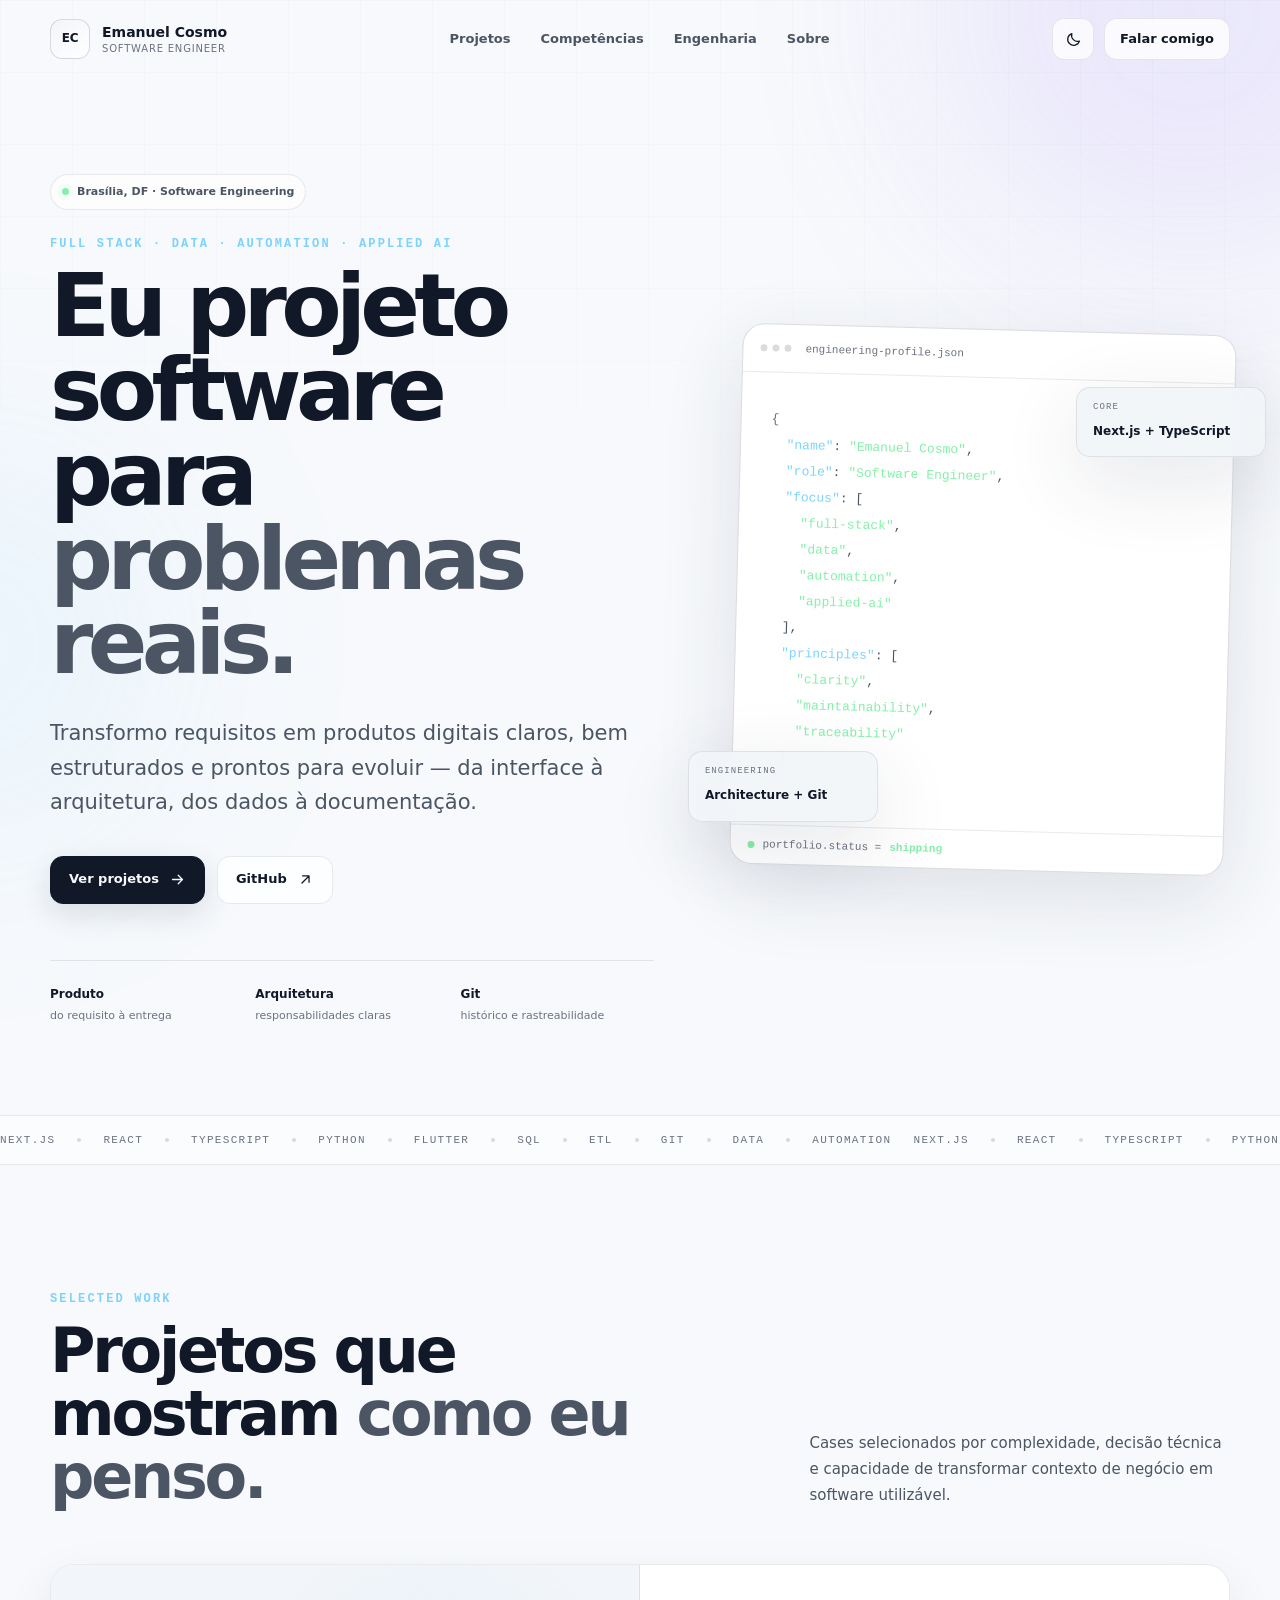
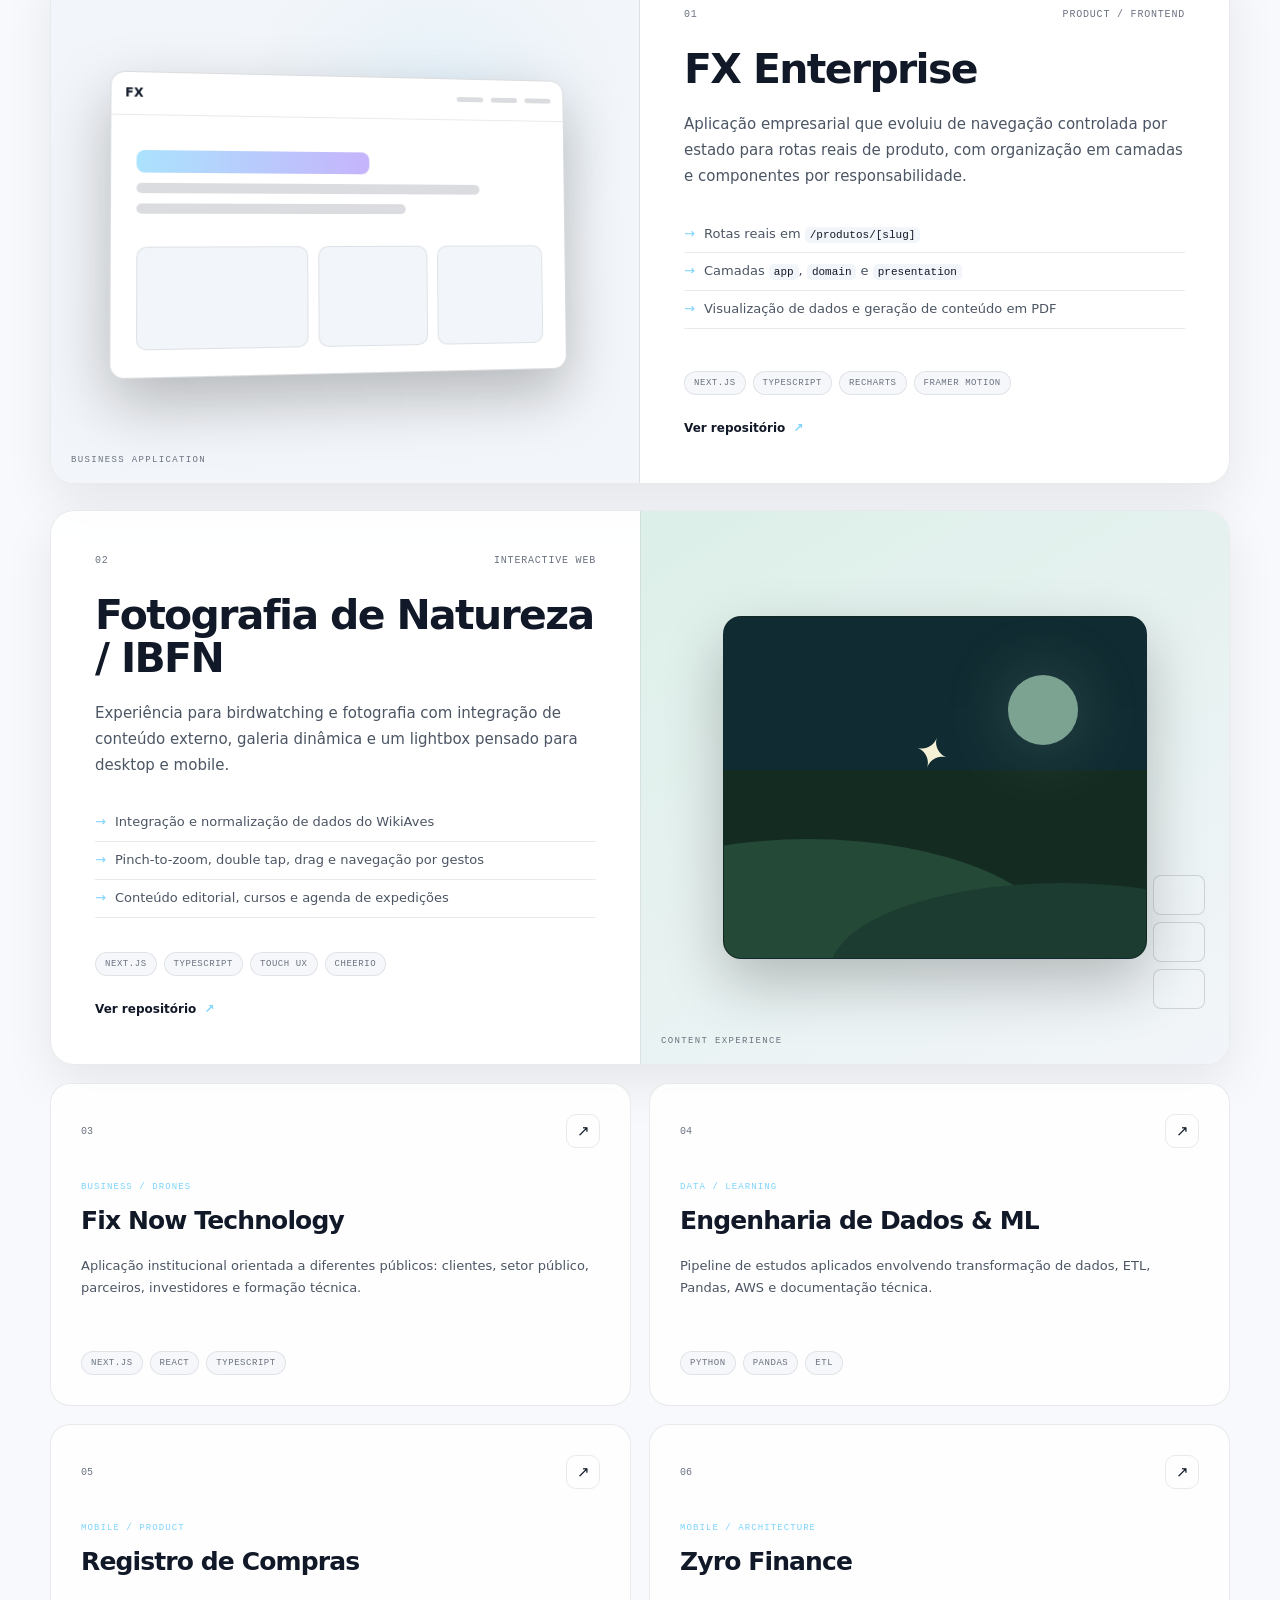
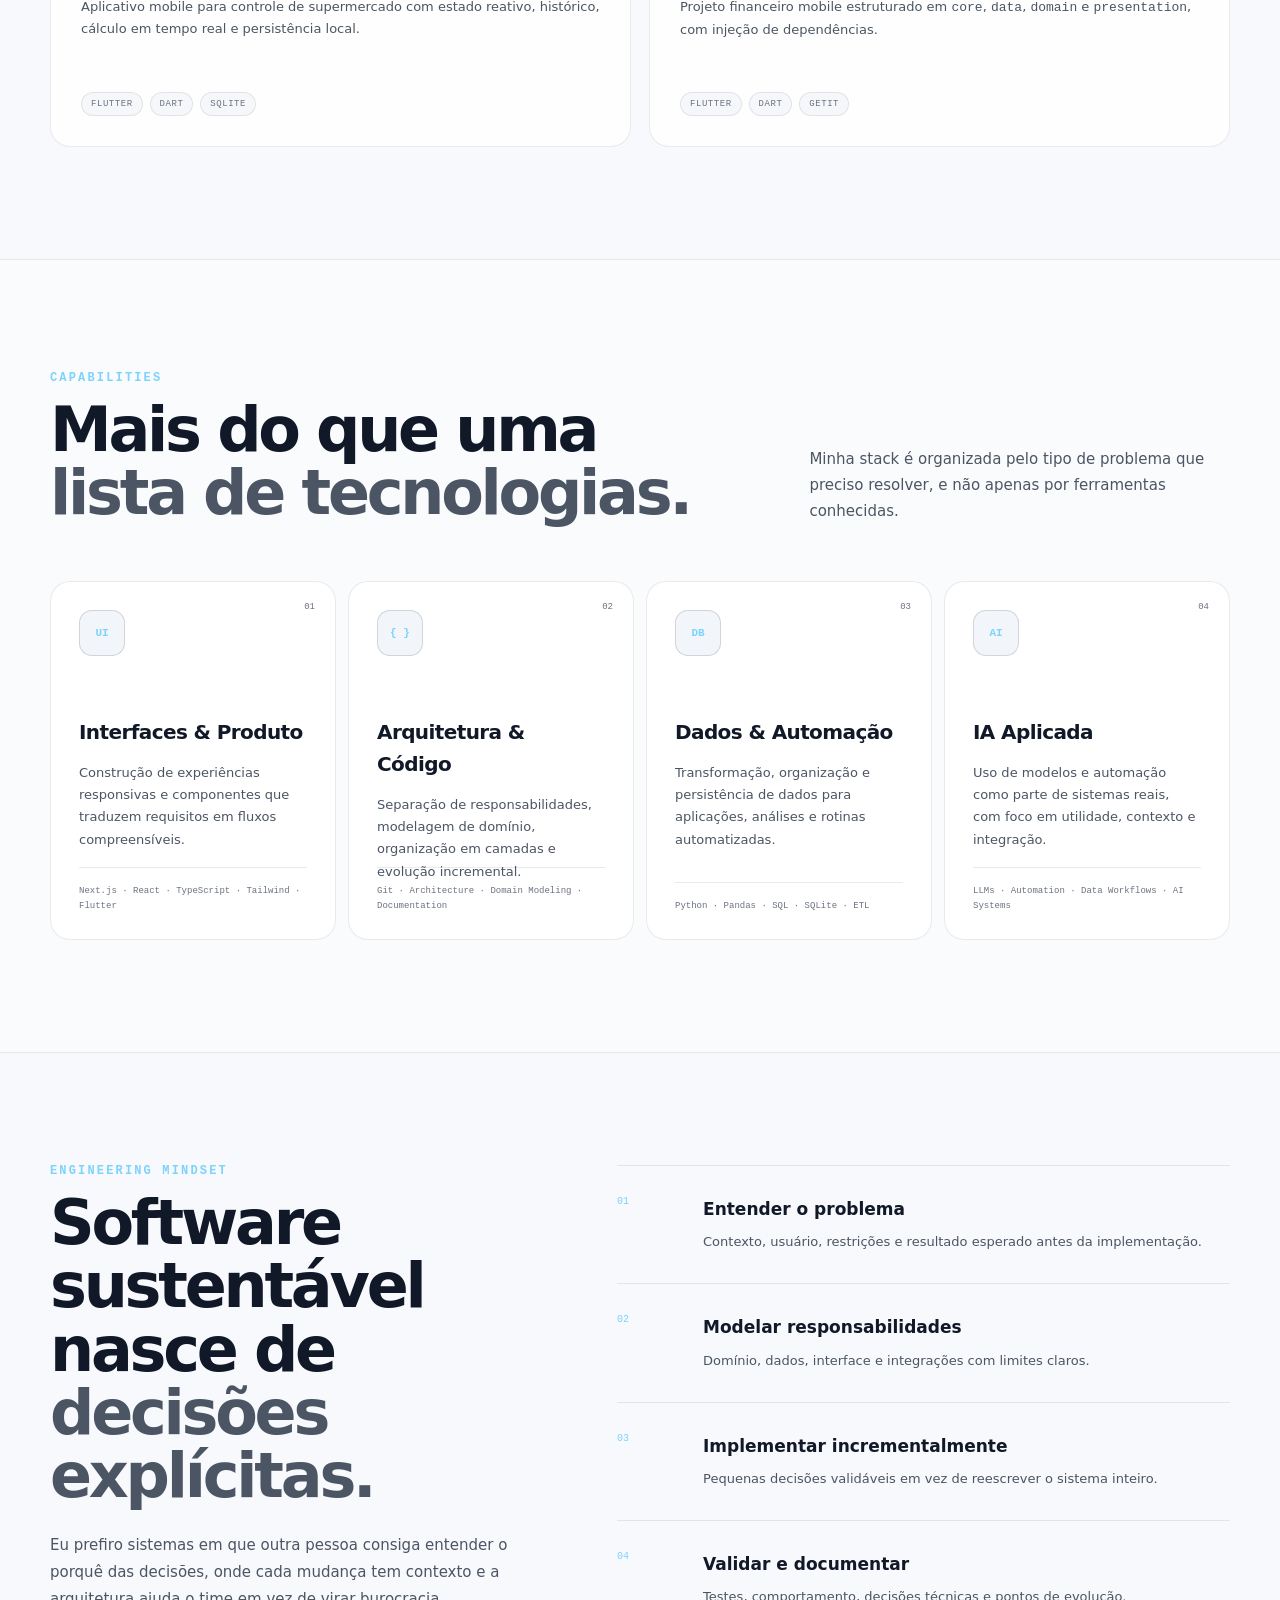
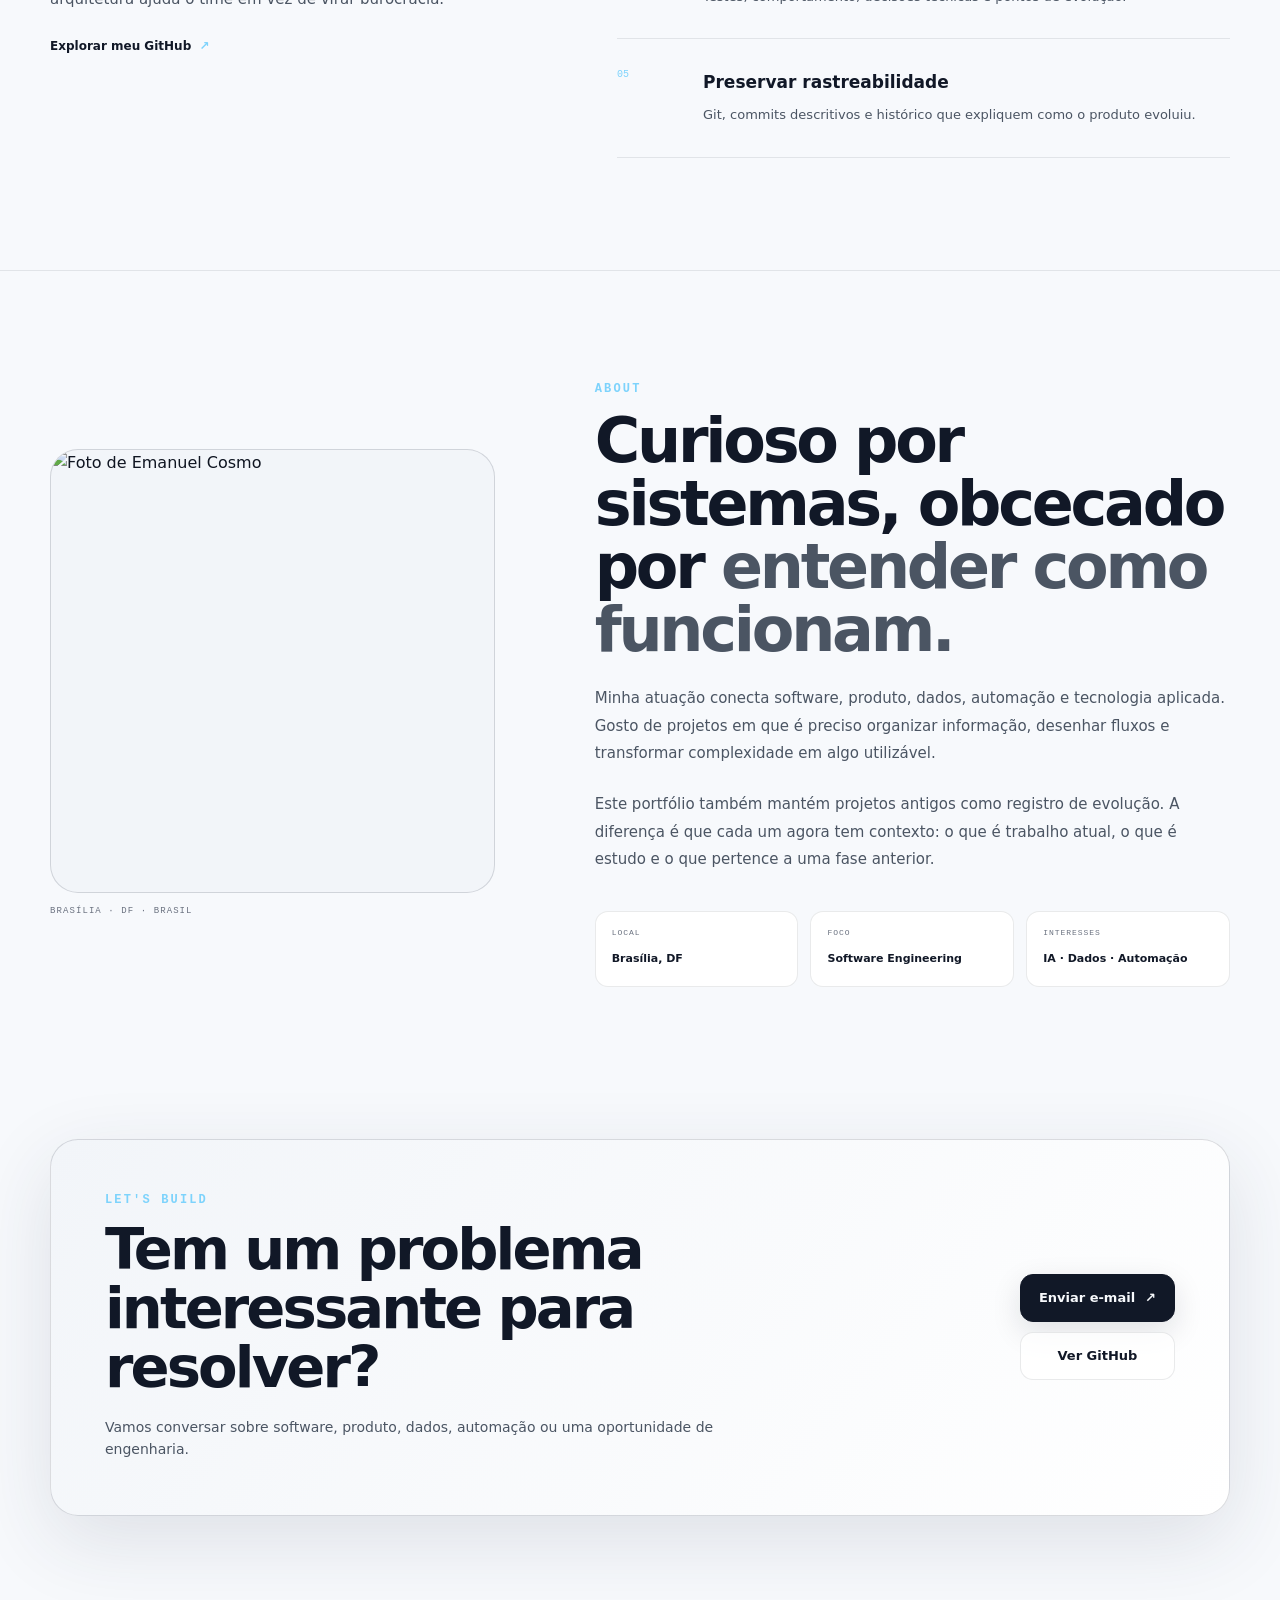
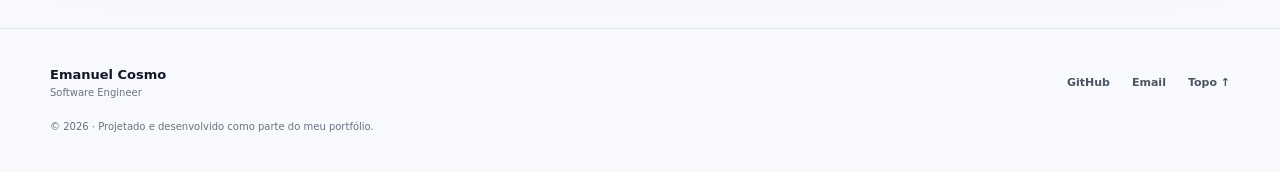
==== docs/index.html @ 71a80a71 "fix: publish redesigned portfolio from GitHub Pages source" ====
<!doctype html>
<html lang="pt-BR" data-theme="dark">
<head>
  <meta charset="utf-8" />
  <meta name="viewport" content="width=device-width, initial-scale=1" />
  <meta name="description" content="Portfólio de Emanuel Cosmo — Software Engineer em Brasília, DF. Full Stack, dados, automação e IA aplicada." />
  <meta name="theme-color" content="#090d14" />
  <meta name="color-scheme" content="dark light" />
  <meta property="og:title" content="Emanuel Cosmo — Software Engineer" />
  <meta property="og:description" content="Software, produtos digitais, dados e automação. Conheça projetos, decisões de engenharia e stack." />
  <meta property="og:type" content="website" />
  <meta property="og:url" content="https://c-o-s-m-o.github.io/" />
  <meta property="og:image" content="https://avatars.githubusercontent.com/u/66525527?v=4" />
  <meta name="twitter:card" content="summary" />
  <link rel="canonical" href="https://c-o-s-m-o.github.io/" />
  <link rel="preconnect" href="https://avatars.githubusercontent.com" />
  <link rel="stylesheet" href="styles.css" />
  <title>Emanuel Cosmo — Software Engineer</title>
</head>
<body>
  <a class="skip-link" href="#main">Ir para o conteúdo</a>

  <div class="page-grid" aria-hidden="true"></div>
  <div class="ambient ambient-one" aria-hidden="true"></div>
  <div class="ambient ambient-two" aria-hidden="true"></div>

  <header class="site-header" data-header>
    <div class="container nav-shell">
      <a class="brand" href="#top" aria-label="Emanuel Cosmo — início">
        <span class="brand-mark">EC</span>
        <span class="brand-copy">
          <strong>Emanuel Cosmo</strong>
          <small>Software Engineer</small>
        </span>
      </a>

      <nav class="desktop-nav" aria-label="Navegação principal">
        <a href="#work">Projetos</a>
        <a href="#capabilities">Competências</a>
        <a href="#process">Engenharia</a>
        <a href="#about">Sobre</a>
      </nav>

      <div class="nav-actions">
        <button class="icon-button" type="button" data-theme-toggle aria-label="Alternar tema" title="Alternar tema">
          <svg class="theme-icon theme-icon-sun" viewBox="0 0 24 24" aria-hidden="true"><path d="M12 3v2M12 19v2M3 12h2M19 12h2M5.64 5.64l1.42 1.42M16.94 16.94l1.42 1.42M18.36 5.64l-1.42 1.42M7.06 16.94l-1.42 1.42"/><circle cx="12" cy="12" r="4"/></svg>
          <svg class="theme-icon theme-icon-moon" viewBox="0 0 24 24" aria-hidden="true"><path d="M20.4 14.3A8.5 8.5 0 0 1 9.7 3.6 8.5 8.5 0 1 0 20.4 14.3Z"/></svg>
        </button>
        <a class="button button-ghost header-cta" href="mailto:emanuelcosmo@hotmail.com">Falar comigo</a>
        <button class="icon-button mobile-menu-button" type="button" data-menu-toggle aria-label="Abrir menu" aria-expanded="false">
          <span></span><span></span><span></span>
        </button>
      </div>
    </div>

    <nav class="mobile-nav" data-mobile-nav aria-label="Navegação mobile">
      <a href="#work">Projetos</a>
      <a href="#capabilities">Competências</a>
      <a href="#process">Engenharia</a>
      <a href="#about">Sobre</a>
      <a href="mailto:emanuelcosmo@hotmail.com">Contato</a>
    </nav>
  </header>

  <main id="main">
    <section class="hero section" id="top">
      <div class="container hero-grid">
        <div class="hero-copy reveal">
          <div class="availability"><span class="availability-dot"></span> Brasília, DF · Software Engineering</div>
          <p class="kicker">FULL STACK · DATA · AUTOMATION · APPLIED AI</p>
          <h1>Eu projeto software para <span>problemas reais.</span></h1>
          <p class="hero-lead">Transformo requisitos em produtos digitais claros, bem estruturados e prontos para evoluir — da interface à arquitetura, dos dados à documentação.</p>

          <div class="hero-actions">
            <a class="button button-primary" href="#work">
              Ver projetos
              <svg viewBox="0 0 24 24" aria-hidden="true"><path d="M5 12h14M13 6l6 6-6 6"/></svg>
            </a>
            <a class="button button-secondary" href="https://github.com/c-o-s-m-o" target="_blank" rel="noreferrer">
              GitHub
              <svg viewBox="0 0 24 24" aria-hidden="true"><path d="M7 17 17 7M8 7h9v9"/></svg>
            </a>
          </div>

          <div class="hero-proof" aria-label="Destaques profissionais">
            <div><strong>Produto</strong><span>do requisito à entrega</span></div>
            <div><strong>Arquitetura</strong><span>responsabilidades claras</span></div>
            <div><strong>Git</strong><span>histórico e rastreabilidade</span></div>
          </div>
        </div>

        <div class="hero-visual reveal delay-1" aria-label="Resumo de engenharia">
          <div class="terminal-card">
            <div class="terminal-top">
              <div class="terminal-dots"><i></i><i></i><i></i></div>
              <span>engineering-profile.json</span>
            </div>
            <pre><code><span class="syntax-muted">{</span>
  <span class="syntax-key">"name"</span>: <span class="syntax-string">"Emanuel Cosmo"</span>,
  <span class="syntax-key">"role"</span>: <span class="syntax-string">"Software Engineer"</span>,
  <span class="syntax-key">"focus"</span>: [
    <span class="syntax-string">"full-stack"</span>,
    <span class="syntax-string">"data"</span>,
    <span class="syntax-string">"automation"</span>,
    <span class="syntax-string">"applied-ai"</span>
  ],
  <span class="syntax-key">"principles"</span>: [
    <span class="syntax-string">"clarity"</span>,
    <span class="syntax-string">"maintainability"</span>,
    <span class="syntax-string">"traceability"</span>
  ]
<span class="syntax-muted">}</span></code></pre>
            <div class="terminal-status"><span></span> portfolio.status = <strong>shipping</strong></div>
          </div>

          <div class="floating-card floating-card-one">
            <small>CORE</small>
            <strong>Next.js + TypeScript</strong>
          </div>
          <div class="floating-card floating-card-two">
            <small>ENGINEERING</small>
            <strong>Architecture + Git</strong>
          </div>
        </div>
      </div>
    </section>

    <section class="marquee" aria-label="Tecnologias principais">
      <div class="marquee-track">
        <span>Next.js</span><i></i><span>React</span><i></i><span>TypeScript</span><i></i><span>Python</span><i></i><span>Flutter</span><i></i><span>SQL</span><i></i><span>ETL</span><i></i><span>Git</span><i></i><span>Data</span><i></i><span>Automation</span>
        <span aria-hidden="true">Next.js</span><i aria-hidden="true"></i><span aria-hidden="true">React</span><i aria-hidden="true"></i><span aria-hidden="true">TypeScript</span><i aria-hidden="true"></i><span aria-hidden="true">Python</span><i aria-hidden="true"></i><span aria-hidden="true">Flutter</span><i aria-hidden="true"></i><span aria-hidden="true">SQL</span><i aria-hidden="true"></i><span aria-hidden="true">ETL</span><i aria-hidden="true"></i><span aria-hidden="true">Git</span><i aria-hidden="true"></i><span aria-hidden="true">Data</span><i aria-hidden="true"></i><span aria-hidden="true">Automation</span>
      </div>
    </section>

    <section class="section work-section" id="work">
      <div class="container">
        <div class="section-heading reveal">
          <div>
            <p class="kicker">SELECTED WORK</p>
            <h2>Projetos que mostram <span>como eu penso.</span></h2>
          </div>
          <p>Cases selecionados por complexidade, decisão técnica e capacidade de transformar contexto de negócio em software utilizável.</p>
        </div>

        <div class="featured-projects">
          <article class="project-card project-featured reveal">
            <div class="project-visual visual-enterprise" aria-hidden="true">
              <div class="mock-window">
                <div class="mock-nav"><b>FX</b><span></span><span></span><span></span></div>
                <div class="mock-hero-lines"><i></i><i></i><i></i></div>
                <div class="mock-dashboard"><div></div><div></div><div></div></div>
              </div>
              <span class="visual-label">BUSINESS APPLICATION</span>
            </div>
            <div class="project-content">
              <div class="project-meta"><span>01</span><span>Product / Frontend</span></div>
              <h3>FX Enterprise</h3>
              <p>Aplicação empresarial que evoluiu de navegação controlada por estado para rotas reais de produto, com organização em camadas e componentes por responsabilidade.</p>
              <ul class="project-points">
                <li>Rotas reais em <code>/produtos/[slug]</code></li>
                <li>Camadas <code>app</code>, <code>domain</code> e <code>presentation</code></li>
                <li>Visualização de dados e geração de conteúdo em PDF</li>
              </ul>
              <div class="project-footer">
                <div class="tags"><span>Next.js</span><span>TypeScript</span><span>Recharts</span><span>Framer Motion</span></div>
                <a class="text-link" href="https://github.com/c-o-s-m-o/fx_enterprise" target="_blank" rel="noreferrer">Ver repositório <span>↗</span></a>
              </div>
            </div>
          </article>

          <article class="project-card project-featured reverse reveal">
            <div class="project-visual visual-nature" aria-hidden="true">
              <div class="nature-frame"><div class="nature-sun"></div><div class="nature-bird">✦</div><div class="nature-hill hill-a"></div><div class="nature-hill hill-b"></div></div>
              <div class="photo-strip"><i></i><i></i><i></i></div>
              <span class="visual-label">CONTENT EXPERIENCE</span>
            </div>
            <div class="project-content">
              <div class="project-meta"><span>02</span><span>Interactive Web</span></div>
              <h3>Fotografia de Natureza / IBFN</h3>
              <p>Experiência para birdwatching e fotografia com integração de conteúdo externo, galeria dinâmica e um lightbox pensado para desktop e mobile.</p>
              <ul class="project-points">
                <li>Integração e normalização de dados do WikiAves</li>
                <li>Pinch-to-zoom, double tap, drag e navegação por gestos</li>
                <li>Conteúdo editorial, cursos e agenda de expedições</li>
              </ul>
              <div class="project-footer">
                <div class="tags"><span>Next.js</span><span>TypeScript</span><span>Touch UX</span><span>Cheerio</span></div>
                <a class="text-link" href="https://github.com/c-o-s-m-o/Ibfn-Instituto_Brasileiro_de_Fotografia_de_Natureza" target="_blank" rel="noreferrer">Ver repositório <span>↗</span></a>
              </div>
            </div>
          </article>
        </div>

        <div class="project-grid reveal">
          <a class="mini-project" href="https://github.com/c-o-s-m-o/FixNowTechnology" target="_blank" rel="noreferrer">
            <div class="mini-top"><span>03</span><span class="mini-icon">↗</span></div>
            <p class="mini-type">BUSINESS / DRONES</p>
            <h3>Fix Now Technology</h3>
            <p>Aplicação institucional orientada a diferentes públicos: clientes, setor público, parceiros, investidores e formação técnica.</p>
            <div class="tags"><span>Next.js</span><span>React</span><span>TypeScript</span></div>
          </a>

          <a class="mini-project" href="https://github.com/c-o-s-m-o/totvs-fundamentos-engenharia-dados-machine-learning" target="_blank" rel="noreferrer">
            <div class="mini-top"><span>04</span><span class="mini-icon">↗</span></div>
            <p class="mini-type">DATA / LEARNING</p>
            <h3>Engenharia de Dados & ML</h3>
            <p>Pipeline de estudos aplicados envolvendo transformação de dados, ETL, Pandas, AWS e documentação técnica.</p>
            <div class="tags"><span>Python</span><span>Pandas</span><span>ETL</span></div>
          </a>

          <a class="mini-project" href="https://github.com/c-o-s-m-o/registro_de_compras" target="_blank" rel="noreferrer">
            <div class="mini-top"><span>05</span><span class="mini-icon">↗</span></div>
            <p class="mini-type">MOBILE / PRODUCT</p>
            <h3>Registro de Compras</h3>
            <p>Aplicativo mobile para controle de supermercado com estado reativo, histórico, cálculo em tempo real e persistência local.</p>
            <div class="tags"><span>Flutter</span><span>Dart</span><span>SQLite</span></div>
          </a>

          <a class="mini-project" href="https://github.com/c-o-s-m-o/zyro_finance" target="_blank" rel="noreferrer">
            <div class="mini-top"><span>06</span><span class="mini-icon">↗</span></div>
            <p class="mini-type">MOBILE / ARCHITECTURE</p>
            <h3>Zyro Finance</h3>
            <p>Projeto financeiro mobile estruturado em <code>core</code>, <code>data</code>, <code>domain</code> e <code>presentation</code>, com injeção de dependências.</p>
            <div class="tags"><span>Flutter</span><span>Dart</span><span>GetIt</span></div>
          </a>
        </div>
      </div>
    </section>

    <section class="section capabilities-section" id="capabilities">
      <div class="container">
        <div class="section-heading reveal">
          <div><p class="kicker">CAPABILITIES</p><h2>Mais do que uma <span>lista de tecnologias.</span></h2></div>
          <p>Minha stack é organizada pelo tipo de problema que preciso resolver, e não apenas por ferramentas conhecidas.</p>
        </div>

        <div class="capability-grid">
          <article class="capability-card reveal">
            <span class="capability-number">01</span>
            <div class="capability-icon">UI</div>
            <h3>Interfaces & Produto</h3>
            <p>Construção de experiências responsivas e componentes que traduzem requisitos em fluxos compreensíveis.</p>
            <div class="capability-stack">Next.js · React · TypeScript · Tailwind · Flutter</div>
          </article>
          <article class="capability-card reveal delay-1">
            <span class="capability-number">02</span>
            <div class="capability-icon">{ }</div>
            <h3>Arquitetura & Código</h3>
            <p>Separação de responsabilidades, modelagem de domínio, organização em camadas e evolução incremental.</p>
            <div class="capability-stack">Git · Architecture · Domain Modeling · Documentation</div>
          </article>
          <article class="capability-card reveal delay-2">
            <span class="capability-number">03</span>
            <div class="capability-icon">DB</div>
            <h3>Dados & Automação</h3>
            <p>Transformação, organização e persistência de dados para aplicações, análises e rotinas automatizadas.</p>
            <div class="capability-stack">Python · Pandas · SQL · SQLite · ETL</div>
          </article>
          <article class="capability-card reveal delay-3">
            <span class="capability-number">04</span>
            <div class="capability-icon">AI</div>
            <h3>IA Aplicada</h3>
            <p>Uso de modelos e automação como parte de sistemas reais, com foco em utilidade, contexto e integração.</p>
            <div class="capability-stack">LLMs · Automation · Data Workflows · AI Systems</div>
          </article>
        </div>
      </div>
    </section>

    <section class="section process-section" id="process">
      <div class="container process-layout">
        <div class="process-intro reveal">
          <p class="kicker">ENGINEERING MINDSET</p>
          <h2>Software sustentável nasce de <span>decisões explícitas.</span></h2>
          <p>Eu prefiro sistemas em que outra pessoa consiga entender o porquê das decisões, onde cada mudança tem contexto e a arquitetura ajuda o time em vez de virar burocracia.</p>
          <a class="text-link" href="https://github.com/c-o-s-m-o" target="_blank" rel="noreferrer">Explorar meu GitHub <span>↗</span></a>
        </div>

        <ol class="process-list reveal delay-1">
          <li><span>01</span><div><strong>Entender o problema</strong><p>Contexto, usuário, restrições e resultado esperado antes da implementação.</p></div></li>
          <li><span>02</span><div><strong>Modelar responsabilidades</strong><p>Domínio, dados, interface e integrações com limites claros.</p></div></li>
          <li><span>03</span><div><strong>Implementar incrementalmente</strong><p>Pequenas decisões validáveis em vez de reescrever o sistema inteiro.</p></div></li>
          <li><span>04</span><div><strong>Validar e documentar</strong><p>Testes, comportamento, decisões técnicas e pontos de evolução.</p></div></li>
          <li><span>05</span><div><strong>Preservar rastreabilidade</strong><p>Git, commits descritivos e histórico que expliquem como o produto evoluiu.</p></div></li>
        </ol>
      </div>
    </section>

    <section class="section about-section" id="about">
      <div class="container about-grid">
        <div class="about-photo reveal">
          <div class="portrait-frame">
            <img src="https://avatars.githubusercontent.com/u/66525527?v=4" alt="Foto de Emanuel Cosmo" width="460" height="460" loading="lazy" />
          </div>
          <span class="portrait-caption">Brasília · DF · Brasil</span>
        </div>

        <div class="about-copy reveal delay-1">
          <p class="kicker">ABOUT</p>
          <h2>Curioso por sistemas, obcecado por <span>entender como funcionam.</span></h2>
          <p>Minha atuação conecta software, produto, dados, automação e tecnologia aplicada. Gosto de projetos em que é preciso organizar informação, desenhar fluxos e transformar complexidade em algo utilizável.</p>
          <p>Este portfólio também mantém projetos antigos como registro de evolução. A diferença é que cada um agora tem contexto: o que é trabalho atual, o que é estudo e o que pertence a uma fase anterior.</p>

          <div class="about-facts">
            <div><small>LOCAL</small><strong>Brasília, DF</strong></div>
            <div><small>FOCO</small><strong>Software Engineering</strong></div>
            <div><small>INTERESSES</small><strong>IA · Dados · Automação</strong></div>
          </div>
        </div>
      </div>
    </section>

    <section class="contact-section section">
      <div class="container reveal">
        <div class="contact-card">
          <div>
            <p class="kicker">LET'S BUILD</p>
            <h2>Tem um problema interessante para resolver?</h2>
            <p>Vamos conversar sobre software, produto, dados, automação ou uma oportunidade de engenharia.</p>
          </div>
          <div class="contact-actions">
            <a class="button button-primary" href="mailto:emanuelcosmo@hotmail.com">Enviar e-mail <span>↗</span></a>
            <a class="button button-secondary" href="https://github.com/c-o-s-m-o" target="_blank" rel="noreferrer">Ver GitHub</a>
          </div>
        </div>
      </div>
    </section>
  </main>

  <footer class="site-footer">
    <div class="container footer-grid">
      <div><strong>Emanuel Cosmo</strong><span>Software Engineer</span></div>
      <div class="footer-links"><a href="https://github.com/c-o-s-m-o" target="_blank" rel="noreferrer">GitHub</a><a href="mailto:emanuelcosmo@hotmail.com">Email</a><a href="#top">Topo ↑</a></div>
      <p>© <span data-year></span> · Projetado e desenvolvido como parte do meu portfólio.</p>
    </div>
  </footer>

  <script src="app.js" defer></script>
</body>
</html>
---- docs/styles.css ----
/* Professional portfolio — Emanuel Cosmo */
:root {
  --bg: #090d14;
  --surface: #101722;
  --surface-2: #151f2d;
  --surface-3: #1b2738;
  --text: #f4f7fb;
  --muted: #9aa8ba;
  --subtle: #718095;
  --line: rgba(255,255,255,.09);
  --line-strong: rgba(255,255,255,.16);
  --accent: #7dd3fc;
  --accent-2: #a78bfa;
  --accent-3: #86efac;
  --shadow: 0 24px 80px rgba(0,0,0,.28);
  --radius: 24px;
  --max: 1180px;
}

html[data-theme="light"] {
  --bg: #f7f9fc;
  --surface: #ffffff;
  --surface-2: #f2f5f9;
  --surface-3: #e9eef5;
  --text: #111827;
  --muted: #4b5563;
  --subtle: #6b7280;
  --line: rgba(15,23,42,.09);
  --line-strong: rgba(15,23,42,.15);
  --shadow: 0 24px 80px rgba(39,51,77,.12);
}

* { box-sizing: border-box; }
html { scroll-behavior: smooth; }
body {
  margin: 0;
  min-width: 320px;
  overflow-x: hidden;
  font-family: Inter, ui-sans-serif, system-ui, -apple-system, BlinkMacSystemFont, "Segoe UI", sans-serif;
  background: var(--bg);
  color: var(--text);
  line-height: 1.6;
  -webkit-font-smoothing: antialiased;
}
body.menu-open { overflow: hidden; }
::selection { background: rgba(125,211,252,.25); }
a { color: inherit; text-decoration: none; }
button, a { -webkit-tap-highlight-color: transparent; }
button { font: inherit; }
img { max-width: 100%; display: block; }
code { font-family: "SFMono-Regular", Consolas, "Liberation Mono", monospace; }

.skip-link {
  position: fixed;
  top: 10px;
  left: 10px;
  transform: translateY(-150%);
  z-index: 1000;
  padding: 10px 14px;
  border-radius: 10px;
  background: var(--text);
  color: var(--bg);
  font-weight: 800;
}
.skip-link:focus { transform: translateY(0); }

.container { width: min(calc(100% - 40px), var(--max)); margin: 0 auto; }
.section { padding: 112px 0; position: relative; }
.kicker {
  margin: 0 0 14px;
  color: var(--accent);
  font-family: "SFMono-Regular", Consolas, monospace;
  font-size: 12px;
  line-height: 1;
  letter-spacing: .18em;
  font-weight: 800;
}

.page-grid {
  position: fixed;
  inset: 0;
  pointer-events: none;
  opacity: .24;
  z-index: -3;
  background-image:
    linear-gradient(var(--line) 1px, transparent 1px),
    linear-gradient(90deg, var(--line) 1px, transparent 1px);
  background-size: 72px 72px;
  mask-image: linear-gradient(to bottom, black 0, transparent 72%);
}
.ambient { position: fixed; z-index: -2; border-radius: 50%; filter: blur(110px); pointer-events: none; opacity: .16; }
.ambient-one { width: 500px; height: 500px; background: var(--accent-2); top: -240px; right: -160px; }
.ambient-two { width: 420px; height: 420px; background: var(--accent); bottom: 5%; left: -240px; opacity: .1; }

.site-header {
  position: fixed;
  top: 0;
  left: 0;
  right: 0;
  z-index: 100;
  border-bottom: 1px solid transparent;
  transition: background .3s ease, border-color .3s ease, box-shadow .3s ease;
}
.site-header.scrolled {
  background: color-mix(in srgb, var(--bg) 82%, transparent);
  border-color: var(--line);
  backdrop-filter: blur(18px);
  box-shadow: 0 8px 30px rgba(0,0,0,.08);
}
.nav-shell { height: 78px; display: flex; align-items: center; justify-content: space-between; gap: 24px; }
.brand { display: inline-flex; align-items: center; gap: 12px; }
.brand-mark {
  width: 40px;
  height: 40px;
  display: grid;
  place-items: center;
  border: 1px solid var(--line-strong);
  border-radius: 12px;
  background: linear-gradient(145deg, var(--surface-2), var(--surface));
  font-size: 12px;
  letter-spacing: -.03em;
  font-weight: 900;
}
.brand-copy { display: flex; flex-direction: column; line-height: 1.15; }
.brand-copy strong { font-size: 14px; }
.brand-copy small { margin-top: 3px; color: var(--subtle); font-size: 10px; letter-spacing: .08em; text-transform: uppercase; }
.desktop-nav { display: flex; align-items: center; gap: 30px; }
.desktop-nav a { position: relative; color: var(--muted); font-size: 13px; font-weight: 700; transition: color .2s ease; }
.desktop-nav a::after { content: ""; position: absolute; height: 1px; left: 0; right: 100%; bottom: -6px; background: var(--accent); transition: right .2s ease; }
.desktop-nav a:hover { color: var(--text); }
.desktop-nav a:hover::after { right: 0; }
.nav-actions { display: flex; align-items: center; gap: 10px; }
.icon-button {
  width: 42px;
  height: 42px;
  border: 1px solid var(--line);
  border-radius: 12px;
  background: color-mix(in srgb, var(--surface) 75%, transparent);
  color: var(--text);
  cursor: pointer;
  display: grid;
  place-items: center;
  transition: transform .2s ease, border-color .2s ease, background .2s ease;
}
.icon-button:hover { transform: translateY(-2px); border-color: var(--line-strong); background: var(--surface-2); }
.theme-icon { width: 17px; height: 17px; fill: none; stroke: currentColor; stroke-width: 1.8; stroke-linecap: round; stroke-linejoin: round; }
html[data-theme="dark"] .theme-icon-moon { display: none; }
html[data-theme="light"] .theme-icon-sun { display: none; }
.mobile-menu-button, .mobile-nav { display: none; }
.mobile-menu-button { gap: 4px; }
.mobile-menu-button span { display: block; width: 17px; height: 1px; background: currentColor; transition: transform .2s ease, opacity .2s ease; }
.mobile-menu-button.active span:nth-child(1) { transform: translateY(5px) rotate(45deg); }
.mobile-menu-button.active span:nth-child(2) { opacity: 0; }
.mobile-menu-button.active span:nth-child(3) { transform: translateY(-5px) rotate(-45deg); }

.button {
  min-height: 48px;
  padding: 0 18px;
  display: inline-flex;
  align-items: center;
  justify-content: center;
  gap: 10px;
  border-radius: 13px;
  border: 1px solid var(--line);
  font-size: 13px;
  font-weight: 800;
  transition: transform .2s ease, border-color .2s ease, background .2s ease, box-shadow .2s ease;
}
.button svg { width: 17px; height: 17px; fill: none; stroke: currentColor; stroke-width: 1.8; stroke-linecap: round; stroke-linejoin: round; }
.button:hover { transform: translateY(-2px); }
.button-primary {
  background: var(--text);
  color: var(--bg);
  border-color: var(--text);
  box-shadow: 0 10px 30px color-mix(in srgb, var(--text) 12%, transparent);
}
.button-secondary, .button-ghost { background: color-mix(in srgb, var(--surface) 78%, transparent); }
.button-secondary:hover, .button-ghost:hover { border-color: var(--line-strong); background: var(--surface-2); }
.header-cta { min-height: 42px; padding-inline: 15px; }

.hero { padding-top: 174px; padding-bottom: 90px; min-height: 820px; display: flex; align-items: center; }
.hero-grid { display: grid; grid-template-columns: 1.1fr .9fr; align-items: center; gap: 82px; }
.availability {
  width: max-content;
  max-width: 100%;
  display: inline-flex;
  align-items: center;
  gap: 8px;
  padding: 8px 11px;
  margin-bottom: 28px;
  border: 1px solid var(--line);
  border-radius: 999px;
  background: color-mix(in srgb, var(--surface) 70%, transparent);
  color: var(--muted);
  font-size: 11px;
  font-weight: 700;
}
.availability-dot { width: 7px; height: 7px; border-radius: 50%; background: var(--accent-3); box-shadow: 0 0 0 5px rgba(134,239,172,.08); }
.hero h1 { margin: 0; max-width: 760px; font-size: clamp(54px, 7vw, 88px); line-height: .96; letter-spacing: -.065em; font-weight: 850; }
.hero h1 span, .section-heading h2 span, .process-intro h2 span, .about-copy h2 span { color: var(--muted); font-weight: inherit; }
.hero-lead { max-width: 690px; margin: 30px 0 0; color: var(--muted); font-size: clamp(18px, 1.7vw, 21px); line-height: 1.65; }
.hero-actions { display: flex; flex-wrap: wrap; gap: 12px; margin-top: 36px; }
.hero-proof { display: grid; grid-template-columns: repeat(3, 1fr); gap: 12px; margin-top: 56px; padding-top: 24px; border-top: 1px solid var(--line); }
.hero-proof div { display: flex; flex-direction: column; gap: 3px; }
.hero-proof strong { font-size: 12px; }
.hero-proof span { color: var(--subtle); font-size: 11px; }

.hero-visual { position: relative; min-height: 540px; display: flex; align-items: center; justify-content: center; }
.terminal-card {
  position: relative;
  z-index: 2;
  width: 100%;
  max-width: 530px;
  overflow: hidden;
  border: 1px solid var(--line-strong);
  border-radius: 22px;
  background: color-mix(in srgb, var(--surface) 92%, transparent);
  box-shadow: var(--shadow);
  transform: rotate(1.5deg);
}
.terminal-top { height: 48px; display: flex; align-items: center; gap: 14px; padding: 0 17px; border-bottom: 1px solid var(--line); color: var(--subtle); font: 11px "SFMono-Regular", Consolas, monospace; }
.terminal-dots { display: flex; gap: 5px; }
.terminal-dots i { width: 7px; height: 7px; border-radius: 50%; background: var(--line-strong); }
.terminal-card pre { margin: 0; padding: 34px 30px 28px; overflow-x: auto; font-size: 13px; line-height: 2; }
.terminal-card code { color: var(--muted); }
.syntax-key { color: var(--accent); }
.syntax-string { color: var(--accent-3); }
.syntax-muted { color: var(--subtle); }
.terminal-status { display: flex; align-items: center; gap: 8px; padding: 13px 17px; border-top: 1px solid var(--line); color: var(--subtle); font: 11px "SFMono-Regular", Consolas, monospace; }
.terminal-status span { width: 7px; height: 7px; border-radius: 50%; background: var(--accent-3); }
.terminal-status strong { color: var(--accent-3); font-weight: 700; }
.floating-card { position: absolute; z-index: 3; min-width: 190px; padding: 14px 16px; border: 1px solid var(--line); border-radius: 14px; background: color-mix(in srgb, var(--surface-2) 90%, transparent); box-shadow: var(--shadow); backdrop-filter: blur(12px); }
.floating-card small { display: block; margin-bottom: 5px; color: var(--subtle); font: 9px "SFMono-Regular", Consolas, monospace; letter-spacing: .12em; }
.floating-card strong { font-size: 12px; }
.floating-card-one { top: 58px; right: -36px; }
.floating-card-two { bottom: 48px; left: -48px; }

.marquee { overflow: hidden; border-top: 1px solid var(--line); border-bottom: 1px solid var(--line); background: color-mix(in srgb, var(--surface) 45%, transparent); }
.marquee-track { width: max-content; padding: 18px 0; display: flex; align-items: center; gap: 22px; color: var(--subtle); font: 11px "SFMono-Regular", Consolas, monospace; letter-spacing: .12em; text-transform: uppercase; animation: marquee 34s linear infinite; }
.marquee-track i { width: 4px; height: 4px; border-radius: 50%; background: var(--line-strong); }
@keyframes marquee { to { transform: translateX(-50%); } }

.section-heading { display: grid; grid-template-columns: 1.05fr .65fr; gap: 80px; align-items: end; margin-bottom: 56px; }
.section-heading h2, .process-intro h2, .about-copy h2 { margin: 0; font-size: clamp(40px, 5vw, 62px); line-height: 1.02; letter-spacing: -.052em; }
.section-heading > p { margin: 0; color: var(--muted); font-size: 15px; line-height: 1.75; }
.work-section { padding-top: 128px; }
.featured-projects { display: grid; gap: 26px; }
.project-card { overflow: hidden; border: 1px solid var(--line); border-radius: var(--radius); background: color-mix(in srgb, var(--surface) 90%, transparent); box-shadow: 0 18px 50px rgba(0,0,0,.08); }
.project-featured { display: grid; grid-template-columns: 1fr 1fr; min-height: 520px; }
.project-featured.reverse .project-visual { order: 2; }
.project-featured.reverse .project-content { order: 1; }
.project-visual { position: relative; min-height: 420px; display: flex; align-items: center; justify-content: center; overflow: hidden; border-right: 1px solid var(--line); background: var(--surface-2); }
.project-featured.reverse .project-visual { border-right: 0; border-left: 1px solid var(--line); }
.visual-label { position: absolute; left: 20px; bottom: 18px; color: var(--subtle); font: 9px "SFMono-Regular", Consolas, monospace; letter-spacing: .15em; }
.visual-enterprise { background: radial-gradient(circle at 65% 30%, rgba(125,211,252,.12), transparent 36%), var(--surface-2); }
.mock-window { width: 78%; border: 1px solid var(--line-strong); border-radius: 14px; background: var(--surface); box-shadow: 0 24px 60px rgba(0,0,0,.25); transform: perspective(900px) rotateY(8deg) rotateX(2deg); }
.mock-nav { height: 42px; display: flex; align-items: center; gap: 8px; padding: 0 13px; border-bottom: 1px solid var(--line); }
.mock-nav b { margin-right: auto; font-size: 12px; }
.mock-nav span { width: 28px; height: 5px; border-radius: 5px; background: var(--line-strong); }
.mock-hero-lines { padding: 34px 24px 22px; }
.mock-hero-lines i { display: block; height: 10px; margin-bottom: 10px; border-radius: 8px; background: var(--line-strong); }
.mock-hero-lines i:first-child { width: 56%; height: 22px; background: linear-gradient(90deg, var(--accent), var(--accent-2)); opacity: .65; }
.mock-hero-lines i:nth-child(2) { width: 84%; }
.mock-hero-lines i:nth-child(3) { width: 65%; }
.mock-dashboard { display: grid; grid-template-columns: 1.2fr .8fr .8fr; gap: 10px; padding: 0 24px 26px; }
.mock-dashboard div { height: 100px; border: 1px solid var(--line); border-radius: 10px; background: var(--surface-2); }
.visual-nature { background: linear-gradient(150deg, #0e1d1b, var(--surface-2)); }
html[data-theme="light"] .visual-nature { background: linear-gradient(150deg, #dcefe8, var(--surface-2)); }
.nature-frame { position: relative; width: 72%; height: 62%; overflow: hidden; border: 1px solid var(--line-strong); border-radius: 18px; background: linear-gradient(to bottom, #102b31 0 45%, #142b22 45%); box-shadow: 0 24px 60px rgba(0,0,0,.24); }
.nature-sun { position: absolute; width: 70px; height: 70px; right: 16%; top: 17%; border-radius: 50%; background: #b7e4c7; opacity: .65; box-shadow: 0 0 70px rgba(183,228,199,.35); }
.nature-bird { position: absolute; z-index: 3; top: 30%; left: 45%; color: #f5f1d7; font-size: 42px; transform: rotate(18deg); }
.nature-hill { position: absolute; bottom: -30%; border-radius: 50% 50% 0 0; background: #244936; }
.hill-a { width: 120%; height: 65%; left: -40%; }
.hill-b { width: 110%; height: 52%; right: -35%; background: #1d3c31; }
.photo-strip { position: absolute; right: 4%; bottom: 10%; display: grid; gap: 7px; }
.photo-strip i { width: 52px; height: 40px; border: 1px solid var(--line-strong); border-radius: 8px; background: rgba(255,255,255,.08); backdrop-filter: blur(6px); }
.project-content { padding: 44px; display: flex; flex-direction: column; justify-content: center; }
.project-meta { display: flex; align-items: center; justify-content: space-between; margin-bottom: 28px; color: var(--subtle); font: 10px "SFMono-Regular", Consolas, monospace; letter-spacing: .08em; text-transform: uppercase; }
.project-content h3 { margin: 0; font-size: clamp(30px, 3.2vw, 42px); letter-spacing: -.04em; line-height: 1.04; }
.project-content > p { margin: 20px 0 0; color: var(--muted); font-size: 15px; line-height: 1.75; }
.project-points { margin: 26px 0 0; padding: 0; list-style: none; }
.project-points li { position: relative; padding: 8px 0 8px 20px; color: var(--muted); font-size: 13px; border-bottom: 1px solid var(--line); }
.project-points li::before { content: "→"; position: absolute; left: 0; color: var(--accent); }
.project-points code { padding: 2px 5px; border-radius: 5px; background: var(--surface-2); color: var(--text); font-size: 11px; }
.project-footer { margin-top: auto; padding-top: 34px; }
.tags { display: flex; flex-wrap: wrap; gap: 7px; }
.tags span { padding: 6px 9px; border: 1px solid var(--line); border-radius: 999px; color: var(--subtle); background: color-mix(in srgb, var(--surface-2) 74%, transparent); font: 9px "SFMono-Regular", Consolas, monospace; text-transform: uppercase; letter-spacing: .06em; }
.text-link { display: inline-flex; gap: 8px; align-items: center; margin-top: 24px; font-size: 12px; font-weight: 800; }
.text-link span { color: var(--accent); }
.project-grid { display: grid; grid-template-columns: repeat(2, 1fr); gap: 18px; margin-top: 18px; }
.mini-project { min-height: 300px; padding: 30px; border: 1px solid var(--line); border-radius: 20px; background: color-mix(in srgb, var(--surface) 85%, transparent); transition: transform .25s ease, border-color .25s ease, background .25s ease; }
.mini-project:hover { transform: translateY(-5px); border-color: var(--line-strong); background: var(--surface-2); }
.mini-top { display: flex; justify-content: space-between; align-items: center; color: var(--subtle); font: 10px "SFMono-Regular", Consolas, monospace; }
.mini-icon { width: 34px; height: 34px; display: grid; place-items: center; border: 1px solid var(--line); border-radius: 10px; color: var(--text); font-size: 15px; }
.mini-type { margin: 34px 0 9px; color: var(--accent); font: 9px "SFMono-Regular", Consolas, monospace; letter-spacing: .12em; }
.mini-project h3 { margin: 0; font-size: 25px; letter-spacing: -.035em; }
.mini-project > p:not(.mini-type) { min-height: 72px; margin: 14px 0 24px; color: var(--muted); font-size: 13px; line-height: 1.7; }

.capabilities-section { background: color-mix(in srgb, var(--surface) 38%, transparent); border-top: 1px solid var(--line); border-bottom: 1px solid var(--line); }
.capability-grid { display: grid; grid-template-columns: repeat(4, 1fr); gap: 12px; }
.capability-card { position: relative; min-height: 340px; padding: 28px; overflow: hidden; border: 1px solid var(--line); border-radius: 20px; background: var(--surface); }
.capability-number { position: absolute; top: 20px; right: 20px; color: var(--subtle); font: 9px "SFMono-Regular", Consolas, monospace; }
.capability-icon { width: 46px; height: 46px; margin-bottom: 60px; display: grid; place-items: center; border: 1px solid var(--line-strong); border-radius: 13px; color: var(--accent); background: var(--surface-2); font: 11px "SFMono-Regular", Consolas, monospace; font-weight: 800; }
.capability-card h3 { margin: 0; font-size: 20px; letter-spacing: -.03em; }
.capability-card p { margin: 14px 0 28px; color: var(--muted); font-size: 13px; line-height: 1.72; }
.capability-stack { position: absolute; left: 28px; right: 28px; bottom: 26px; padding-top: 16px; border-top: 1px solid var(--line); color: var(--subtle); font: 9px "SFMono-Regular", Consolas, monospace; line-height: 1.6; }

.process-layout { display: grid; grid-template-columns: .8fr 1.05fr; gap: 100px; }
.process-intro { position: sticky; top: 120px; align-self: start; }
.process-intro > p:not(.kicker) { margin: 25px 0 0; color: var(--muted); font-size: 15px; line-height: 1.8; }
.process-list { margin: 0; padding: 0; list-style: none; border-top: 1px solid var(--line); }
.process-list li { display: grid; grid-template-columns: 66px 1fr; gap: 20px; padding: 30px 0; border-bottom: 1px solid var(--line); }
.process-list > li > span { color: var(--accent); font: 10px "SFMono-Regular", Consolas, monospace; }
.process-list strong { font-size: 17px; }
.process-list p { margin: 8px 0 0; color: var(--muted); font-size: 13px; line-height: 1.7; }

.about-section { border-top: 1px solid var(--line); }
.about-grid { display: grid; grid-template-columns: .7fr 1fr; gap: 100px; align-items: center; }
.portrait-frame { position: relative; overflow: hidden; aspect-ratio: 1 / 1; border: 1px solid var(--line-strong); border-radius: 28px; background: var(--surface-2); }
.portrait-frame::after { content: ""; position: absolute; inset: 0; box-shadow: inset 0 0 0 1px rgba(255,255,255,.04); pointer-events: none; }
.portrait-frame img { width: 100%; height: 100%; object-fit: cover; filter: saturate(.82) contrast(1.03); }
.portrait-caption { display: inline-block; margin-top: 13px; color: var(--subtle); font: 9px "SFMono-Regular", Consolas, monospace; letter-spacing: .12em; text-transform: uppercase; }
.about-copy > p:not(.kicker) { margin: 24px 0 0; color: var(--muted); font-size: 15px; line-height: 1.82; }
.about-facts { display: grid; grid-template-columns: repeat(3, 1fr); gap: 12px; margin-top: 38px; }
.about-facts div { padding: 16px; border: 1px solid var(--line); border-radius: 13px; background: var(--surface); }
.about-facts small { display: block; margin-bottom: 7px; color: var(--subtle); font: 8px "SFMono-Regular", Consolas, monospace; letter-spacing: .12em; }
.about-facts strong { font-size: 11px; }

.contact-section { padding-top: 40px; }
.contact-card { padding: 54px; display: flex; align-items: center; justify-content: space-between; gap: 50px; border: 1px solid var(--line-strong); border-radius: 28px; background: linear-gradient(130deg, var(--surface-2), var(--surface)); box-shadow: var(--shadow); }
.contact-card h2 { max-width: 700px; margin: 0; font-size: clamp(34px, 4.5vw, 58px); line-height: 1.03; letter-spacing: -.05em; }
.contact-card p:not(.kicker) { max-width: 620px; margin: 18px 0 0; color: var(--muted); font-size: 14px; }
.contact-actions { flex-shrink: 0; display: flex; flex-direction: column; gap: 10px; }

.site-footer { padding: 36px 0; border-top: 1px solid var(--line); }
.footer-grid { display: grid; grid-template-columns: 1fr auto; gap: 18px 40px; align-items: center; }
.footer-grid > div:first-child { display: flex; flex-direction: column; }
.footer-grid strong { font-size: 13px; }
.footer-grid span, .footer-grid p { color: var(--subtle); font-size: 10px; }
.footer-links { display: flex; gap: 22px; color: var(--muted); font-size: 11px; font-weight: 700; }
.footer-grid p { grid-column: 1 / -1; margin: 0; }

.reveal { opacity: 0; transform: translateY(22px); transition: opacity .7s ease, transform .7s ease; }
.reveal.visible { opacity: 1; transform: translateY(0); }
.delay-1 { transition-delay: .08s; }
.delay-2 { transition-delay: .16s; }
.delay-3 { transition-delay: .24s; }

@media (prefers-reduced-motion: reduce) {
  *, *::before, *::after { scroll-behavior: auto !important; animation-duration: .01ms !important; animation-iteration-count: 1 !important; transition-duration: .01ms !important; }
  .reveal { opacity: 1; transform: none; }
}

@media (max-width: 1060px) {
  .desktop-nav { display: none; }
  .mobile-menu-button { display: grid; }
  .mobile-nav {
    display: grid;
    position: fixed;
    top: 78px;
    left: 20px;
    right: 20px;
    padding: 14px;
    border: 1px solid var(--line);
    border-radius: 18px;
    background: var(--surface);
    box-shadow: var(--shadow);
    opacity: 0;
    transform: translateY(-10px);
    visibility: hidden;
    transition: .2s ease;
  }
  .mobile-nav.open { opacity: 1; transform: translateY(0); visibility: visible; }
  .mobile-nav a { padding: 13px 12px; border-bottom: 1px solid var(--line); color: var(--muted); font-size: 13px; font-weight: 700; }
  .mobile-nav a:last-child { border-bottom: 0; }
  .hero-grid { grid-template-columns: 1fr; gap: 20px; }
  .hero { min-height: auto; }
  .hero-copy { max-width: 850px; }
  .hero-visual { min-height: 500px; max-width: 680px; width: 100%; margin: 0 auto; }
  .capability-grid { grid-template-columns: repeat(2, 1fr); }
  .process-layout { gap: 60px; }
  .about-grid { gap: 60px; }
}

@media (max-width: 820px) {
  .section { padding: 86px 0; }
  .header-cta { display: none; }
  .hero { padding-top: 142px; padding-bottom: 70px; }
  .hero h1 { font-size: clamp(48px, 14vw, 72px); }
  .hero-proof { grid-template-columns: 1fr; }
  .hero-proof div { padding: 4px 0; }
  .floating-card-one { right: -4px; }
  .floating-card-two { left: -4px; }
  .section-heading { grid-template-columns: 1fr; gap: 20px; margin-bottom: 38px; }
  .project-featured, .project-featured.reverse { grid-template-columns: 1fr; }
  .project-featured.reverse .project-visual, .project-featured.reverse .project-content { order: initial; }
  .project-visual, .project-featured.reverse .project-visual { border: 0; border-bottom: 1px solid var(--line); }
  .project-grid { grid-template-columns: 1fr; }
  .process-layout, .about-grid { grid-template-columns: 1fr; gap: 45px; }
  .process-intro { position: static; }
  .about-photo { max-width: 440px; }
  .contact-card { padding: 38px; align-items: flex-start; flex-direction: column; }
  .contact-actions { flex-direction: row; flex-wrap: wrap; }
}

@media (max-width: 580px) {
  .container { width: min(calc(100% - 28px), var(--max)); }
  .nav-shell { height: 70px; }
  .brand-copy small { display: none; }
  .mobile-nav { top: 70px; left: 14px; right: 14px; }
  .hero { padding-top: 124px; }
  .hero-visual { min-height: 400px; }
  .terminal-card { transform: none; }
  .terminal-card pre { padding: 26px 20px; font-size: 10.5px; }
  .floating-card { display: none; }
  .capability-grid { grid-template-columns: 1fr; }
  .capability-card { min-height: 285px; }
  .capability-icon { margin-bottom: 36px; }
  .project-content { padding: 30px 24px; }
  .project-visual { min-height: 300px; }
  .mock-window { width: 88%; }
  .nature-frame { width: 82%; }
  .mini-project { padding: 24px; }
  .about-facts { grid-template-columns: 1fr; }
  .contact-card { padding: 30px 24px; }
  .contact-actions { width: 100%; }
  .contact-actions .button { width: 100%; }
  .footer-grid { grid-template-columns: 1fr; }
  .footer-links { flex-wrap: wrap; }
}
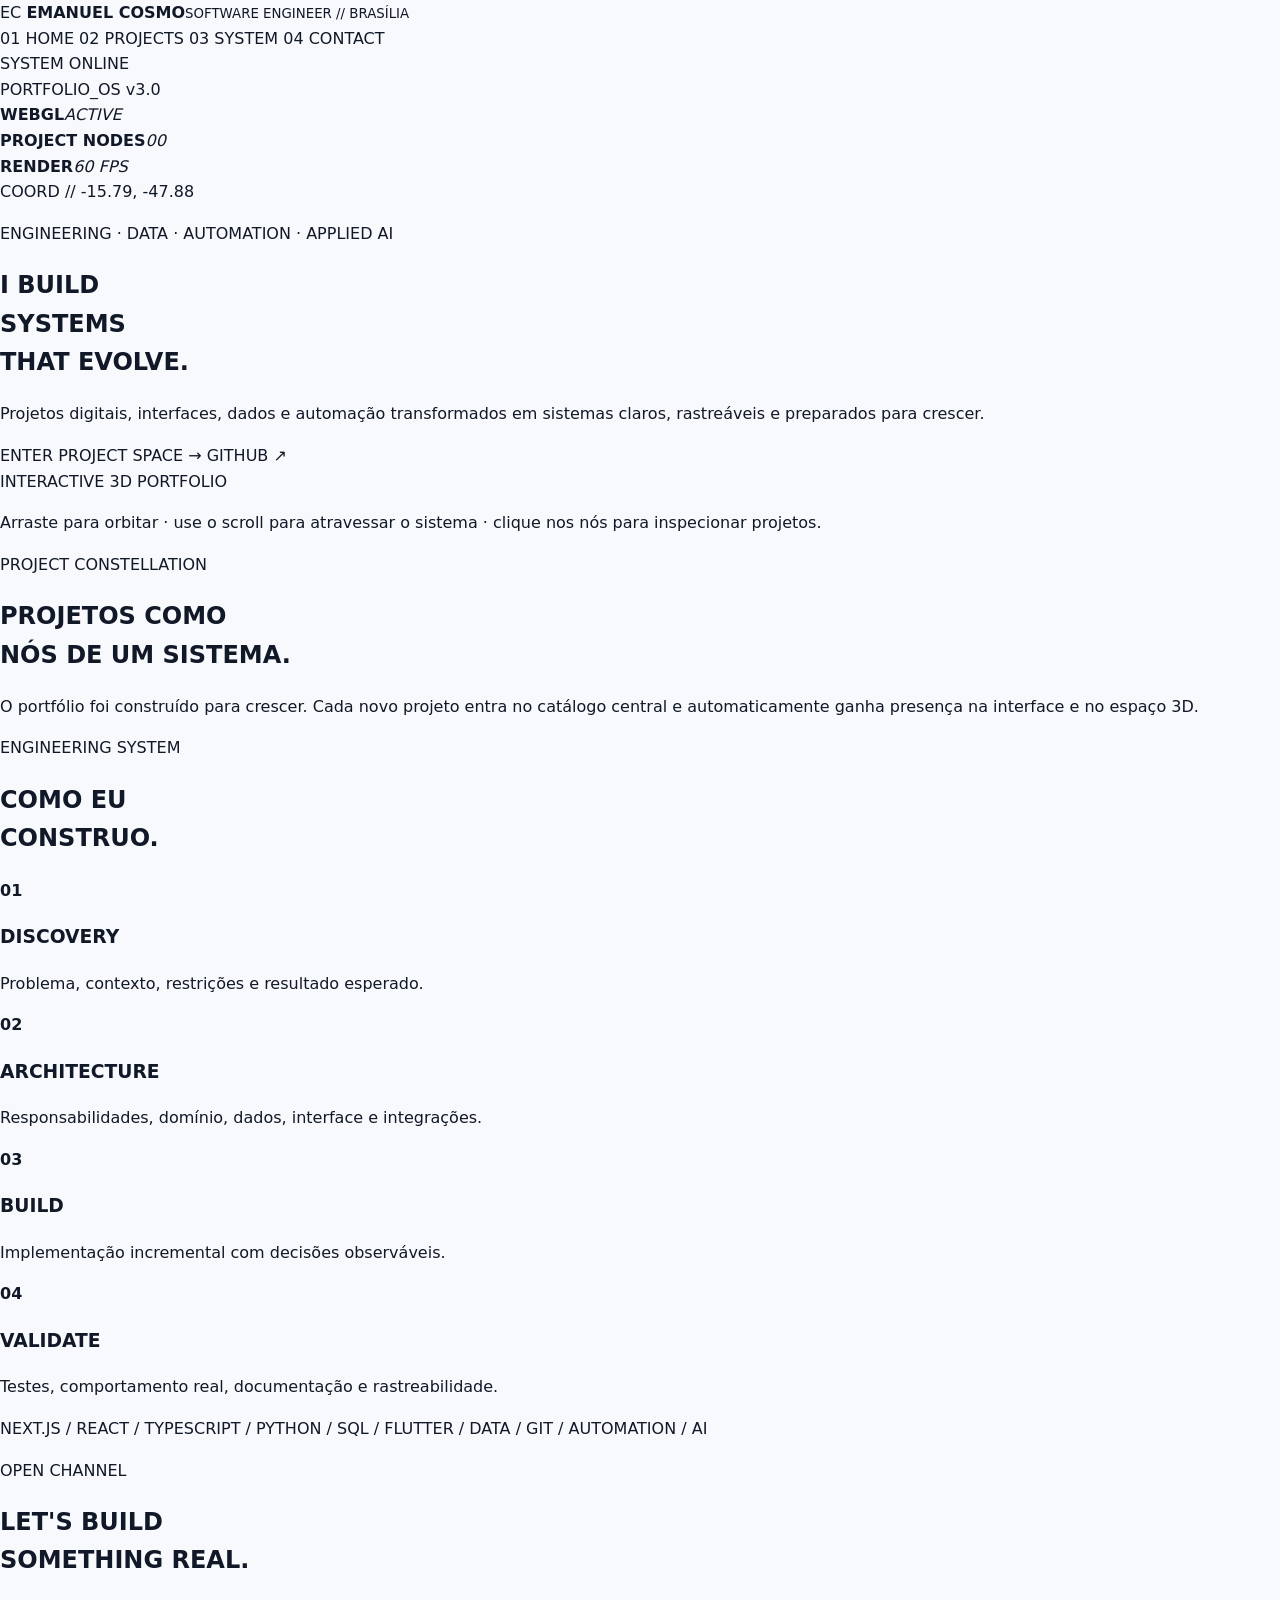
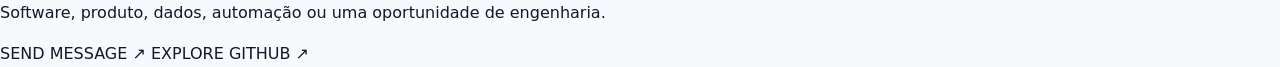
==== commit 3e472c07: "feat: rebuild portfolio as immersive Three.js experience" ====
--- a/docs/index.html
+++ b/docs/index.html
@@ -1,340 +1,116 @@
 <!doctype html>
-<html lang="pt-BR" data-theme="dark">
+<html lang="pt-BR">
 <head>
   <meta charset="utf-8" />
-  <meta name="viewport" content="width=device-width, initial-scale=1" />
-  <meta name="description" content="Portfólio de Emanuel Cosmo — Software Engineer em Brasília, DF. Full Stack, dados, automação e IA aplicada." />
-  <meta name="theme-color" content="#090d14" />
-  <meta name="color-scheme" content="dark light" />
-  <meta property="og:title" content="Emanuel Cosmo — Software Engineer" />
-  <meta property="og:description" content="Software, produtos digitais, dados e automação. Conheça projetos, decisões de engenharia e stack." />
+  <meta name="viewport" content="width=device-width,initial-scale=1" />
+  <meta name="description" content="Portfólio imersivo de Emanuel Cosmo — Software Engineer, Full Stack, Data, Automation e Applied AI." />
+  <meta name="theme-color" content="#020711" />
+  <meta property="og:title" content="Emanuel Cosmo — Immersive Engineering Portfolio" />
+  <meta property="og:description" content="Explore projetos como um sistema 3D interativo." />
   <meta property="og:type" content="website" />
   <meta property="og:url" content="https://c-o-s-m-o.github.io/" />
   <meta property="og:image" content="https://avatars.githubusercontent.com/u/66525527?v=4" />
-  <meta name="twitter:card" content="summary" />
-  <link rel="canonical" href="https://c-o-s-m-o.github.io/" />
-  <link rel="preconnect" href="https://avatars.githubusercontent.com" />
+  <title>Emanuel Cosmo — Immersive Engineering Portfolio</title>
   <link rel="stylesheet" href="styles.css" />
-  <title>Emanuel Cosmo — Software Engineer</title>
 </head>
 <body>
-  <a class="skip-link" href="#main">Ir para o conteúdo</a>
+  <div id="webgl" aria-hidden="true"></div>
+  <div class="noise" aria-hidden="true"></div>
+  <div class="vignette" aria-hidden="true"></div>
 
-  <div class="page-grid" aria-hidden="true"></div>
-  <div class="ambient ambient-one" aria-hidden="true"></div>
-  <div class="ambient ambient-two" aria-hidden="true"></div>
-
-  <header class="site-header" data-header>
-    <div class="container nav-shell">
-      <a class="brand" href="#top" aria-label="Emanuel Cosmo — início">
-        <span class="brand-mark">EC</span>
-        <span class="brand-copy">
-          <strong>Emanuel Cosmo</strong>
-          <small>Software Engineer</small>
-        </span>
-      </a>
-
-      <nav class="desktop-nav" aria-label="Navegação principal">
-        <a href="#work">Projetos</a>
-        <a href="#capabilities">Competências</a>
-        <a href="#process">Engenharia</a>
-        <a href="#about">Sobre</a>
-      </nav>
-
-      <div class="nav-actions">
-        <button class="icon-button" type="button" data-theme-toggle aria-label="Alternar tema" title="Alternar tema">
-          <svg class="theme-icon theme-icon-sun" viewBox="0 0 24 24" aria-hidden="true"><path d="M12 3v2M12 19v2M3 12h2M19 12h2M5.64 5.64l1.42 1.42M16.94 16.94l1.42 1.42M18.36 5.64l-1.42 1.42M7.06 16.94l-1.42 1.42"/><circle cx="12" cy="12" r="4"/></svg>
-          <svg class="theme-icon theme-icon-moon" viewBox="0 0 24 24" aria-hidden="true"><path d="M20.4 14.3A8.5 8.5 0 0 1 9.7 3.6 8.5 8.5 0 1 0 20.4 14.3Z"/></svg>
-        </button>
-        <a class="button button-ghost header-cta" href="mailto:emanuelcosmo@hotmail.com">Falar comigo</a>
-        <button class="icon-button mobile-menu-button" type="button" data-menu-toggle aria-label="Abrir menu" aria-expanded="false">
-          <span></span><span></span><span></span>
-        </button>
-      </div>
-    </div>
-
-    <nav class="mobile-nav" data-mobile-nav aria-label="Navegação mobile">
-      <a href="#work">Projetos</a>
-      <a href="#capabilities">Competências</a>
-      <a href="#process">Engenharia</a>
-      <a href="#about">Sobre</a>
-      <a href="mailto:emanuelcosmo@hotmail.com">Contato</a>
+  <header class="hud-top">
+    <a class="identity" href="#home">
+      <span class="sigil">EC</span>
+      <span><strong>EMANUEL COSMO</strong><small>SOFTWARE ENGINEER // BRASÍLIA</small></span>
+    </a>
+    <nav>
+      <a href="#home">01 HOME</a>
+      <a href="#projects">02 PROJECTS</a>
+      <a href="#system">03 SYSTEM</a>
+      <a href="#contact">04 CONTACT</a>
     </nav>
+    <div class="status"><i></i><span>SYSTEM ONLINE</span></div>
   </header>
 
-  <main id="main">
-    <section class="hero section" id="top">
-      <div class="container hero-grid">
-        <div class="hero-copy reveal">
-          <div class="availability"><span class="availability-dot"></span> Brasília, DF · Software Engineering</div>
-          <p class="kicker">FULL STACK · DATA · AUTOMATION · APPLIED AI</p>
-          <h1>Eu projeto software para <span>problemas reais.</span></h1>
-          <p class="hero-lead">Transformo requisitos em produtos digitais claros, bem estruturados e prontos para evoluir — da interface à arquitetura, dos dados à documentação.</p>
+  <aside class="hud-left" aria-label="Telemetria">
+    <span>PORTFOLIO_OS v3.0</span>
+    <div class="telemetry"><b>WEBGL</b><em>ACTIVE</em></div>
+    <div class="telemetry"><b>PROJECT NODES</b><em id="project-count">00</em></div>
+    <div class="telemetry"><b>RENDER</b><em id="fps">60 FPS</em></div>
+  </aside>
 
-          <div class="hero-actions">
-            <a class="button button-primary" href="#work">
-              Ver projetos
-              <svg viewBox="0 0 24 24" aria-hidden="true"><path d="M5 12h14M13 6l6 6-6 6"/></svg>
-            </a>
-            <a class="button button-secondary" href="https://github.com/c-o-s-m-o" target="_blank" rel="noreferrer">
-              GitHub
-              <svg viewBox="0 0 24 24" aria-hidden="true"><path d="M7 17 17 7M8 7h9v9"/></svg>
-            </a>
-          </div>
+  <aside class="hud-right" aria-hidden="true">
+    <span>COORD // -15.79, -47.88</span>
+    <div class="scanner"><div></div></div>
+  </aside>
 
-          <div class="hero-proof" aria-label="Destaques profissionais">
-            <div><strong>Produto</strong><span>do requisito à entrega</span></div>
-            <div><strong>Arquitetura</strong><span>responsabilidades claras</span></div>
-            <div><strong>Git</strong><span>histórico e rastreabilidade</span></div>
-          </div>
+  <main>
+    <section id="home" class="panel hero-panel">
+      <div class="hero-copy">
+        <p class="eyebrow">ENGINEERING · DATA · AUTOMATION · APPLIED AI</p>
+        <h1>I BUILD<br><span>SYSTEMS</span><br>THAT EVOLVE.</h1>
+        <p class="lead">Projetos digitais, interfaces, dados e automação transformados em sistemas claros, rastreáveis e preparados para crescer.</p>
+        <div class="actions">
+          <a class="btn primary" href="#projects">ENTER PROJECT SPACE <span>→</span></a>
+          <a class="btn" href="https://github.com/c-o-s-m-o" target="_blank" rel="noreferrer">GITHUB ↗</a>
         </div>
+      </div>
 
-        <div class="hero-visual reveal delay-1" aria-label="Resumo de engenharia">
-          <div class="terminal-card">
-            <div class="terminal-top">
-              <div class="terminal-dots"><i></i><i></i><i></i></div>
-              <span>engineering-profile.json</span>
-            </div>
-            <pre><code><span class="syntax-muted">{</span>
-  <span class="syntax-key">"name"</span>: <span class="syntax-string">"Emanuel Cosmo"</span>,
-  <span class="syntax-key">"role"</span>: <span class="syntax-string">"Software Engineer"</span>,
-  <span class="syntax-key">"focus"</span>: [
-    <span class="syntax-string">"full-stack"</span>,
-    <span class="syntax-string">"data"</span>,
-    <span class="syntax-string">"automation"</span>,
-    <span class="syntax-string">"applied-ai"</span>
-  ],
-  <span class="syntax-key">"principles"</span>: [
-    <span class="syntax-string">"clarity"</span>,
-    <span class="syntax-string">"maintainability"</span>,
-    <span class="syntax-string">"traceability"</span>
-  ]
-<span class="syntax-muted">}</span></code></pre>
-            <div class="terminal-status"><span></span> portfolio.status = <strong>shipping</strong></div>
-          </div>
-
-          <div class="floating-card floating-card-one">
-            <small>CORE</small>
-            <strong>Next.js + TypeScript</strong>
-          </div>
-          <div class="floating-card floating-card-two">
-            <small>ENGINEERING</small>
-            <strong>Architecture + Git</strong>
-          </div>
-        </div>
+      <div class="hero-caption">
+        <span>INTERACTIVE 3D PORTFOLIO</span>
+        <p>Arraste para orbitar · use o scroll para atravessar o sistema · clique nos nós para inspecionar projetos.</p>
       </div>
     </section>
 
-    <section class="marquee" aria-label="Tecnologias principais">
-      <div class="marquee-track">
-        <span>Next.js</span><i></i><span>React</span><i></i><span>TypeScript</span><i></i><span>Python</span><i></i><span>Flutter</span><i></i><span>SQL</span><i></i><span>ETL</span><i></i><span>Git</span><i></i><span>Data</span><i></i><span>Automation</span>
-        <span aria-hidden="true">Next.js</span><i aria-hidden="true"></i><span aria-hidden="true">React</span><i aria-hidden="true"></i><span aria-hidden="true">TypeScript</span><i aria-hidden="true"></i><span aria-hidden="true">Python</span><i aria-hidden="true"></i><span aria-hidden="true">Flutter</span><i aria-hidden="true"></i><span aria-hidden="true">SQL</span><i aria-hidden="true"></i><span aria-hidden="true">ETL</span><i aria-hidden="true"></i><span aria-hidden="true">Git</span><i aria-hidden="true"></i><span aria-hidden="true">Data</span><i aria-hidden="true"></i><span aria-hidden="true">Automation</span>
+    <section id="projects" class="panel projects-panel">
+      <div class="section-intro">
+        <p class="eyebrow">PROJECT CONSTELLATION</p>
+        <h2>PROJETOS COMO<br><span>NÓS DE UM SISTEMA.</span></h2>
+        <p>O portfólio foi construído para crescer. Cada novo projeto entra no catálogo central e automaticamente ganha presença na interface e no espaço 3D.</p>
       </div>
+      <div id="project-list" class="project-list" aria-live="polite"></div>
     </section>
 
-    <section class="section work-section" id="work">
-      <div class="container">
-        <div class="section-heading reveal">
-          <div>
-            <p class="kicker">SELECTED WORK</p>
-            <h2>Projetos que mostram <span>como eu penso.</span></h2>
-          </div>
-          <p>Cases selecionados por complexidade, decisão técnica e capacidade de transformar contexto de negócio em software utilizável.</p>
-        </div>
-
-        <div class="featured-projects">
-          <article class="project-card project-featured reveal">
-            <div class="project-visual visual-enterprise" aria-hidden="true">
-              <div class="mock-window">
-                <div class="mock-nav"><b>FX</b><span></span><span></span><span></span></div>
-                <div class="mock-hero-lines"><i></i><i></i><i></i></div>
-                <div class="mock-dashboard"><div></div><div></div><div></div></div>
-              </div>
-              <span class="visual-label">BUSINESS APPLICATION</span>
-            </div>
-            <div class="project-content">
-              <div class="project-meta"><span>01</span><span>Product / Frontend</span></div>
-              <h3>FX Enterprise</h3>
-              <p>Aplicação empresarial que evoluiu de navegação controlada por estado para rotas reais de produto, com organização em camadas e componentes por responsabilidade.</p>
-              <ul class="project-points">
-                <li>Rotas reais em <code>/produtos/[slug]</code></li>
-                <li>Camadas <code>app</code>, <code>domain</code> e <code>presentation</code></li>
-                <li>Visualização de dados e geração de conteúdo em PDF</li>
-              </ul>
-              <div class="project-footer">
-                <div class="tags"><span>Next.js</span><span>TypeScript</span><span>Recharts</span><span>Framer Motion</span></div>
-                <a class="text-link" href="https://github.com/c-o-s-m-o/fx_enterprise" target="_blank" rel="noreferrer">Ver repositório <span>↗</span></a>
-              </div>
-            </div>
-          </article>
-
-          <article class="project-card project-featured reverse reveal">
-            <div class="project-visual visual-nature" aria-hidden="true">
-              <div class="nature-frame"><div class="nature-sun"></div><div class="nature-bird">✦</div><div class="nature-hill hill-a"></div><div class="nature-hill hill-b"></div></div>
-              <div class="photo-strip"><i></i><i></i><i></i></div>
-              <span class="visual-label">CONTENT EXPERIENCE</span>
-            </div>
-            <div class="project-content">
-              <div class="project-meta"><span>02</span><span>Interactive Web</span></div>
-              <h3>Fotografia de Natureza / IBFN</h3>
-              <p>Experiência para birdwatching e fotografia com integração de conteúdo externo, galeria dinâmica e um lightbox pensado para desktop e mobile.</p>
-              <ul class="project-points">
-                <li>Integração e normalização de dados do WikiAves</li>
-                <li>Pinch-to-zoom, double tap, drag e navegação por gestos</li>
-                <li>Conteúdo editorial, cursos e agenda de expedições</li>
-              </ul>
-              <div class="project-footer">
-                <div class="tags"><span>Next.js</span><span>TypeScript</span><span>Touch UX</span><span>Cheerio</span></div>
-                <a class="text-link" href="https://github.com/c-o-s-m-o/Ibfn-Instituto_Brasileiro_de_Fotografia_de_Natureza" target="_blank" rel="noreferrer">Ver repositório <span>↗</span></a>
-              </div>
-            </div>
-          </article>
-        </div>
-
-        <div class="project-grid reveal">
-          <a class="mini-project" href="https://github.com/c-o-s-m-o/FixNowTechnology" target="_blank" rel="noreferrer">
-            <div class="mini-top"><span>03</span><span class="mini-icon">↗</span></div>
-            <p class="mini-type">BUSINESS / DRONES</p>
-            <h3>Fix Now Technology</h3>
-            <p>Aplicação institucional orientada a diferentes públicos: clientes, setor público, parceiros, investidores e formação técnica.</p>
-            <div class="tags"><span>Next.js</span><span>React</span><span>TypeScript</span></div>
-          </a>
-
-          <a class="mini-project" href="https://github.com/c-o-s-m-o/totvs-fundamentos-engenharia-dados-machine-learning" target="_blank" rel="noreferrer">
-            <div class="mini-top"><span>04</span><span class="mini-icon">↗</span></div>
-            <p class="mini-type">DATA / LEARNING</p>
-            <h3>Engenharia de Dados & ML</h3>
-            <p>Pipeline de estudos aplicados envolvendo transformação de dados, ETL, Pandas, AWS e documentação técnica.</p>
-            <div class="tags"><span>Python</span><span>Pandas</span><span>ETL</span></div>
-          </a>
-
-          <a class="mini-project" href="https://github.com/c-o-s-m-o/registro_de_compras" target="_blank" rel="noreferrer">
-            <div class="mini-top"><span>05</span><span class="mini-icon">↗</span></div>
-            <p class="mini-type">MOBILE / PRODUCT</p>
-            <h3>Registro de Compras</h3>
-            <p>Aplicativo mobile para controle de supermercado com estado reativo, histórico, cálculo em tempo real e persistência local.</p>
-            <div class="tags"><span>Flutter</span><span>Dart</span><span>SQLite</span></div>
-          </a>
-
-          <a class="mini-project" href="https://github.com/c-o-s-m-o/zyro_finance" target="_blank" rel="noreferrer">
-            <div class="mini-top"><span>06</span><span class="mini-icon">↗</span></div>
-            <p class="mini-type">MOBILE / ARCHITECTURE</p>
-            <h3>Zyro Finance</h3>
-            <p>Projeto financeiro mobile estruturado em <code>core</code>, <code>data</code>, <code>domain</code> e <code>presentation</code>, com injeção de dependências.</p>
-            <div class="tags"><span>Flutter</span><span>Dart</span><span>GetIt</span></div>
-          </a>
-        </div>
+    <section id="system" class="panel system-panel">
+      <div class="section-intro compact">
+        <p class="eyebrow">ENGINEERING SYSTEM</p>
+        <h2>COMO EU<br><span>CONSTRUO.</span></h2>
       </div>
+      <div class="system-grid">
+        <article><b>01</b><h3>DISCOVERY</h3><p>Problema, contexto, restrições e resultado esperado.</p></article>
+        <article><b>02</b><h3>ARCHITECTURE</h3><p>Responsabilidades, domínio, dados, interface e integrações.</p></article>
+        <article><b>03</b><h3>BUILD</h3><p>Implementação incremental com decisões observáveis.</p></article>
+        <article><b>04</b><h3>VALIDATE</h3><p>Testes, comportamento real, documentação e rastreabilidade.</p></article>
+      </div>
+      <div class="stack-line">NEXT.JS / REACT / TYPESCRIPT / PYTHON / SQL / FLUTTER / DATA / GIT / AUTOMATION / AI</div>
     </section>
 
-    <section class="section capabilities-section" id="capabilities">
-      <div class="container">
-        <div class="section-heading reveal">
-          <div><p class="kicker">CAPABILITIES</p><h2>Mais do que uma <span>lista de tecnologias.</span></h2></div>
-          <p>Minha stack é organizada pelo tipo de problema que preciso resolver, e não apenas por ferramentas conhecidas.</p>
-        </div>
-
-        <div class="capability-grid">
-          <article class="capability-card reveal">
-            <span class="capability-number">01</span>
-            <div class="capability-icon">UI</div>
-            <h3>Interfaces & Produto</h3>
-            <p>Construção de experiências responsivas e componentes que traduzem requisitos em fluxos compreensíveis.</p>
-            <div class="capability-stack">Next.js · React · TypeScript · Tailwind · Flutter</div>
-          </article>
-          <article class="capability-card reveal delay-1">
-            <span class="capability-number">02</span>
-            <div class="capability-icon">{ }</div>
-            <h3>Arquitetura & Código</h3>
-            <p>Separação de responsabilidades, modelagem de domínio, organização em camadas e evolução incremental.</p>
-            <div class="capability-stack">Git · Architecture · Domain Modeling · Documentation</div>
-          </article>
-          <article class="capability-card reveal delay-2">
-            <span class="capability-number">03</span>
-            <div class="capability-icon">DB</div>
-            <h3>Dados & Automação</h3>
-            <p>Transformação, organização e persistência de dados para aplicações, análises e rotinas automatizadas.</p>
-            <div class="capability-stack">Python · Pandas · SQL · SQLite · ETL</div>
-          </article>
-          <article class="capability-card reveal delay-3">
-            <span class="capability-number">04</span>
-            <div class="capability-icon">AI</div>
-            <h3>IA Aplicada</h3>
-            <p>Uso de modelos e automação como parte de sistemas reais, com foco em utilidade, contexto e integração.</p>
-            <div class="capability-stack">LLMs · Automation · Data Workflows · AI Systems</div>
-          </article>
-        </div>
-      </div>
-    </section>
-
-    <section class="section process-section" id="process">
-      <div class="container process-layout">
-        <div class="process-intro reveal">
-          <p class="kicker">ENGINEERING MINDSET</p>
-          <h2>Software sustentável nasce de <span>decisões explícitas.</span></h2>
-          <p>Eu prefiro sistemas em que outra pessoa consiga entender o porquê das decisões, onde cada mudança tem contexto e a arquitetura ajuda o time em vez de virar burocracia.</p>
-          <a class="text-link" href="https://github.com/c-o-s-m-o" target="_blank" rel="noreferrer">Explorar meu GitHub <span>↗</span></a>
-        </div>
-
-        <ol class="process-list reveal delay-1">
-          <li><span>01</span><div><strong>Entender o problema</strong><p>Contexto, usuário, restrições e resultado esperado antes da implementação.</p></div></li>
-          <li><span>02</span><div><strong>Modelar responsabilidades</strong><p>Domínio, dados, interface e integrações com limites claros.</p></div></li>
-          <li><span>03</span><div><strong>Implementar incrementalmente</strong><p>Pequenas decisões validáveis em vez de reescrever o sistema inteiro.</p></div></li>
-          <li><span>04</span><div><strong>Validar e documentar</strong><p>Testes, comportamento, decisões técnicas e pontos de evolução.</p></div></li>
-          <li><span>05</span><div><strong>Preservar rastreabilidade</strong><p>Git, commits descritivos e histórico que expliquem como o produto evoluiu.</p></div></li>
-        </ol>
-      </div>
-    </section>
-
-    <section class="section about-section" id="about">
-      <div class="container about-grid">
-        <div class="about-photo reveal">
-          <div class="portrait-frame">
-            <img src="https://avatars.githubusercontent.com/u/66525527?v=4" alt="Foto de Emanuel Cosmo" width="460" height="460" loading="lazy" />
-          </div>
-          <span class="portrait-caption">Brasília · DF · Brasil</span>
-        </div>
-
-        <div class="about-copy reveal delay-1">
-          <p class="kicker">ABOUT</p>
-          <h2>Curioso por sistemas, obcecado por <span>entender como funcionam.</span></h2>
-          <p>Minha atuação conecta software, produto, dados, automação e tecnologia aplicada. Gosto de projetos em que é preciso organizar informação, desenhar fluxos e transformar complexidade em algo utilizável.</p>
-          <p>Este portfólio também mantém projetos antigos como registro de evolução. A diferença é que cada um agora tem contexto: o que é trabalho atual, o que é estudo e o que pertence a uma fase anterior.</p>
-
-          <div class="about-facts">
-            <div><small>LOCAL</small><strong>Brasília, DF</strong></div>
-            <div><small>FOCO</small><strong>Software Engineering</strong></div>
-            <div><small>INTERESSES</small><strong>IA · Dados · Automação</strong></div>
-          </div>
-        </div>
-      </div>
-    </section>
-
-    <section class="contact-section section">
-      <div class="container reveal">
-        <div class="contact-card">
-          <div>
-            <p class="kicker">LET'S BUILD</p>
-            <h2>Tem um problema interessante para resolver?</h2>
-            <p>Vamos conversar sobre software, produto, dados, automação ou uma oportunidade de engenharia.</p>
-          </div>
-          <div class="contact-actions">
-            <a class="button button-primary" href="mailto:emanuelcosmo@hotmail.com">Enviar e-mail <span>↗</span></a>
-            <a class="button button-secondary" href="https://github.com/c-o-s-m-o" target="_blank" rel="noreferrer">Ver GitHub</a>
-          </div>
+    <section id="contact" class="panel contact-panel">
+      <div>
+        <p class="eyebrow">OPEN CHANNEL</p>
+        <h2>LET'S BUILD<br><span>SOMETHING REAL.</span></h2>
+        <p>Software, produto, dados, automação ou uma oportunidade de engenharia.</p>
+        <div class="actions">
+          <a class="btn primary" href="mailto:emanuelcosmo@hotmail.com">SEND MESSAGE ↗</a>
+          <a class="btn" href="https://github.com/c-o-s-m-o" target="_blank" rel="noreferrer">EXPLORE GITHUB ↗</a>
         </div>
       </div>
     </section>
   </main>
 
-  <footer class="site-footer">
-    <div class="container footer-grid">
-      <div><strong>Emanuel Cosmo</strong><span>Software Engineer</span></div>
-      <div class="footer-links"><a href="https://github.com/c-o-s-m-o" target="_blank" rel="noreferrer">GitHub</a><a href="mailto:emanuelcosmo@hotmail.com">Email</a><a href="#top">Topo ↑</a></div>
-      <p>© <span data-year></span> · Projetado e desenvolvido como parte do meu portfólio.</p>
-    </div>
-  </footer>
+  <div id="project-modal" class="project-modal" hidden>
+    <button class="modal-close" type="button" aria-label="Fechar">×</button>
+    <div class="modal-index"></div>
+    <p class="modal-eyebrow"></p>
+    <h2></h2>
+    <p class="modal-description"></p>
+    <div class="modal-stack"></div>
+    <a class="btn primary modal-link" target="_blank" rel="noreferrer">OPEN REPOSITORY ↗</a>
+  </div>
 
-  <script src="app.js" defer></script>
+  <div class="cursor-dot" aria-hidden="true"></div>
+  <div class="cursor-ring" aria-hidden="true"></div>
+
+  <script type="module" src="app.js"></script>
 </body>
 </html>
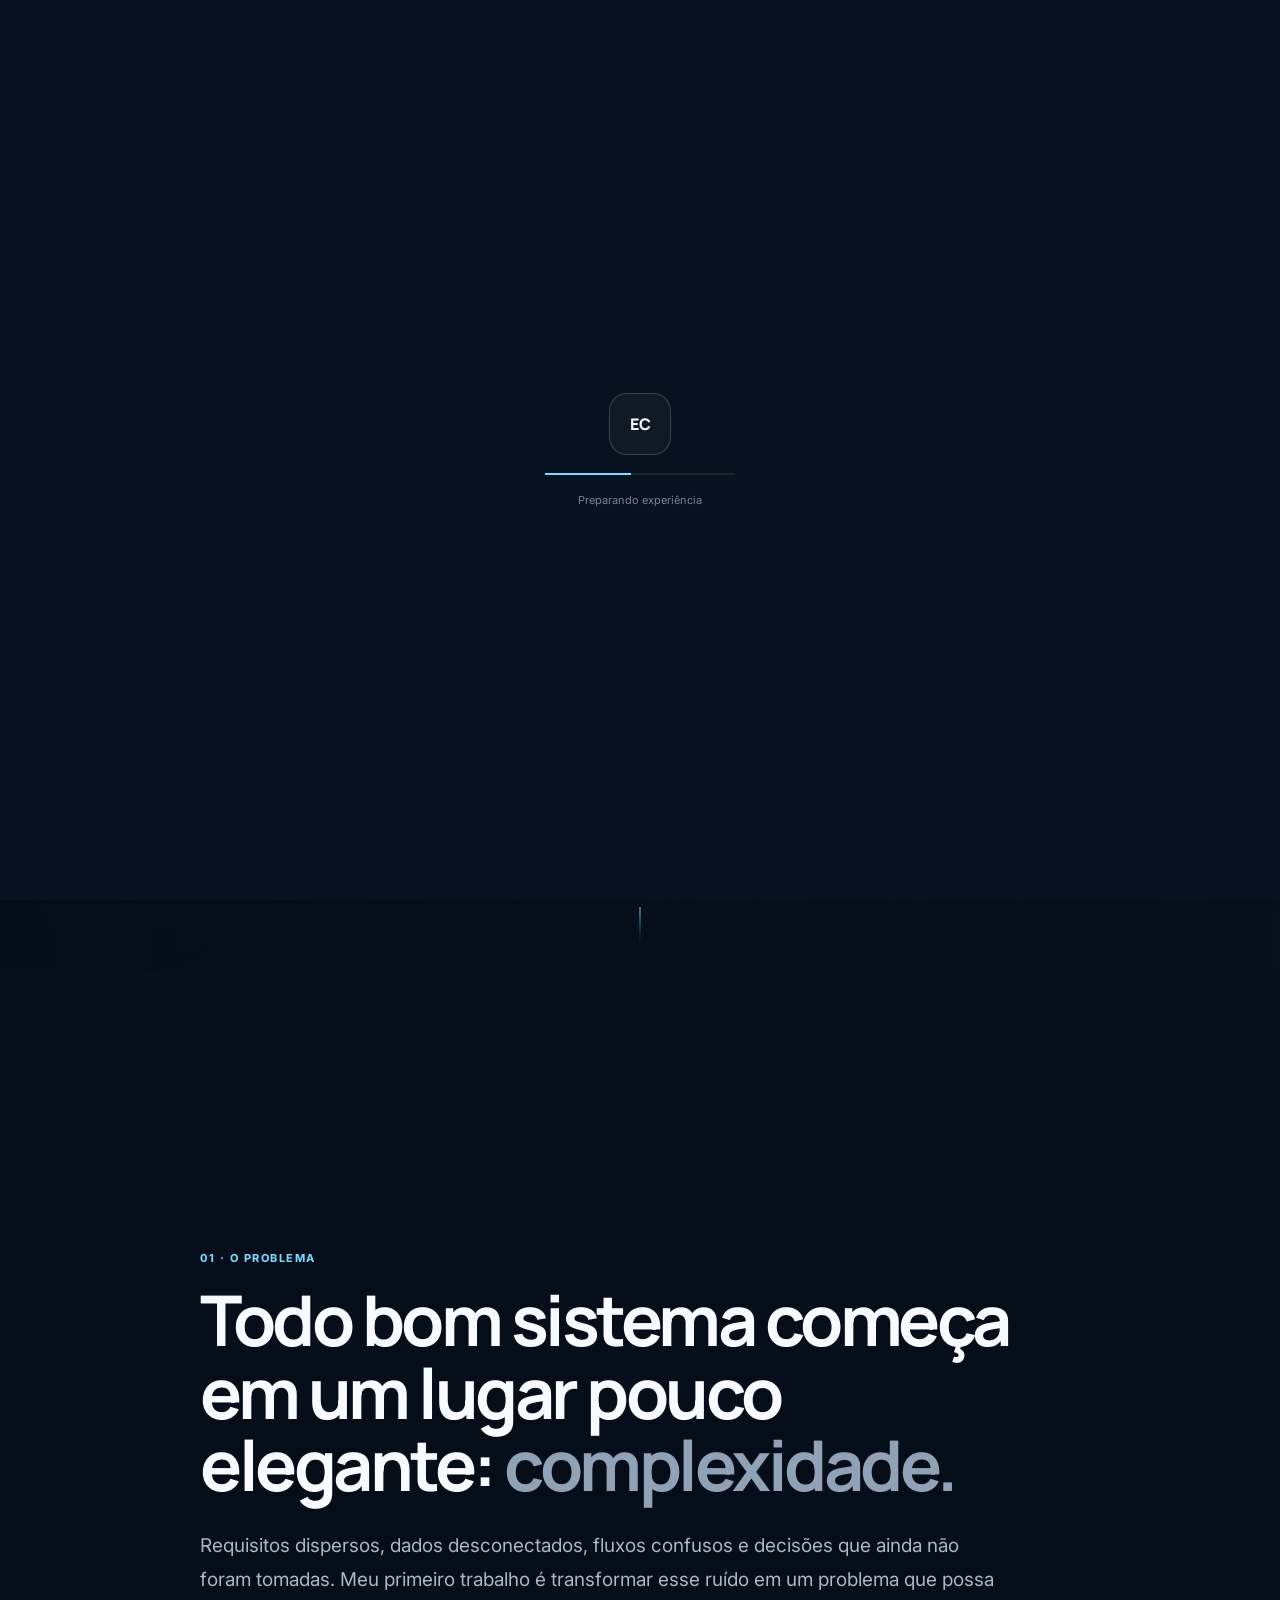
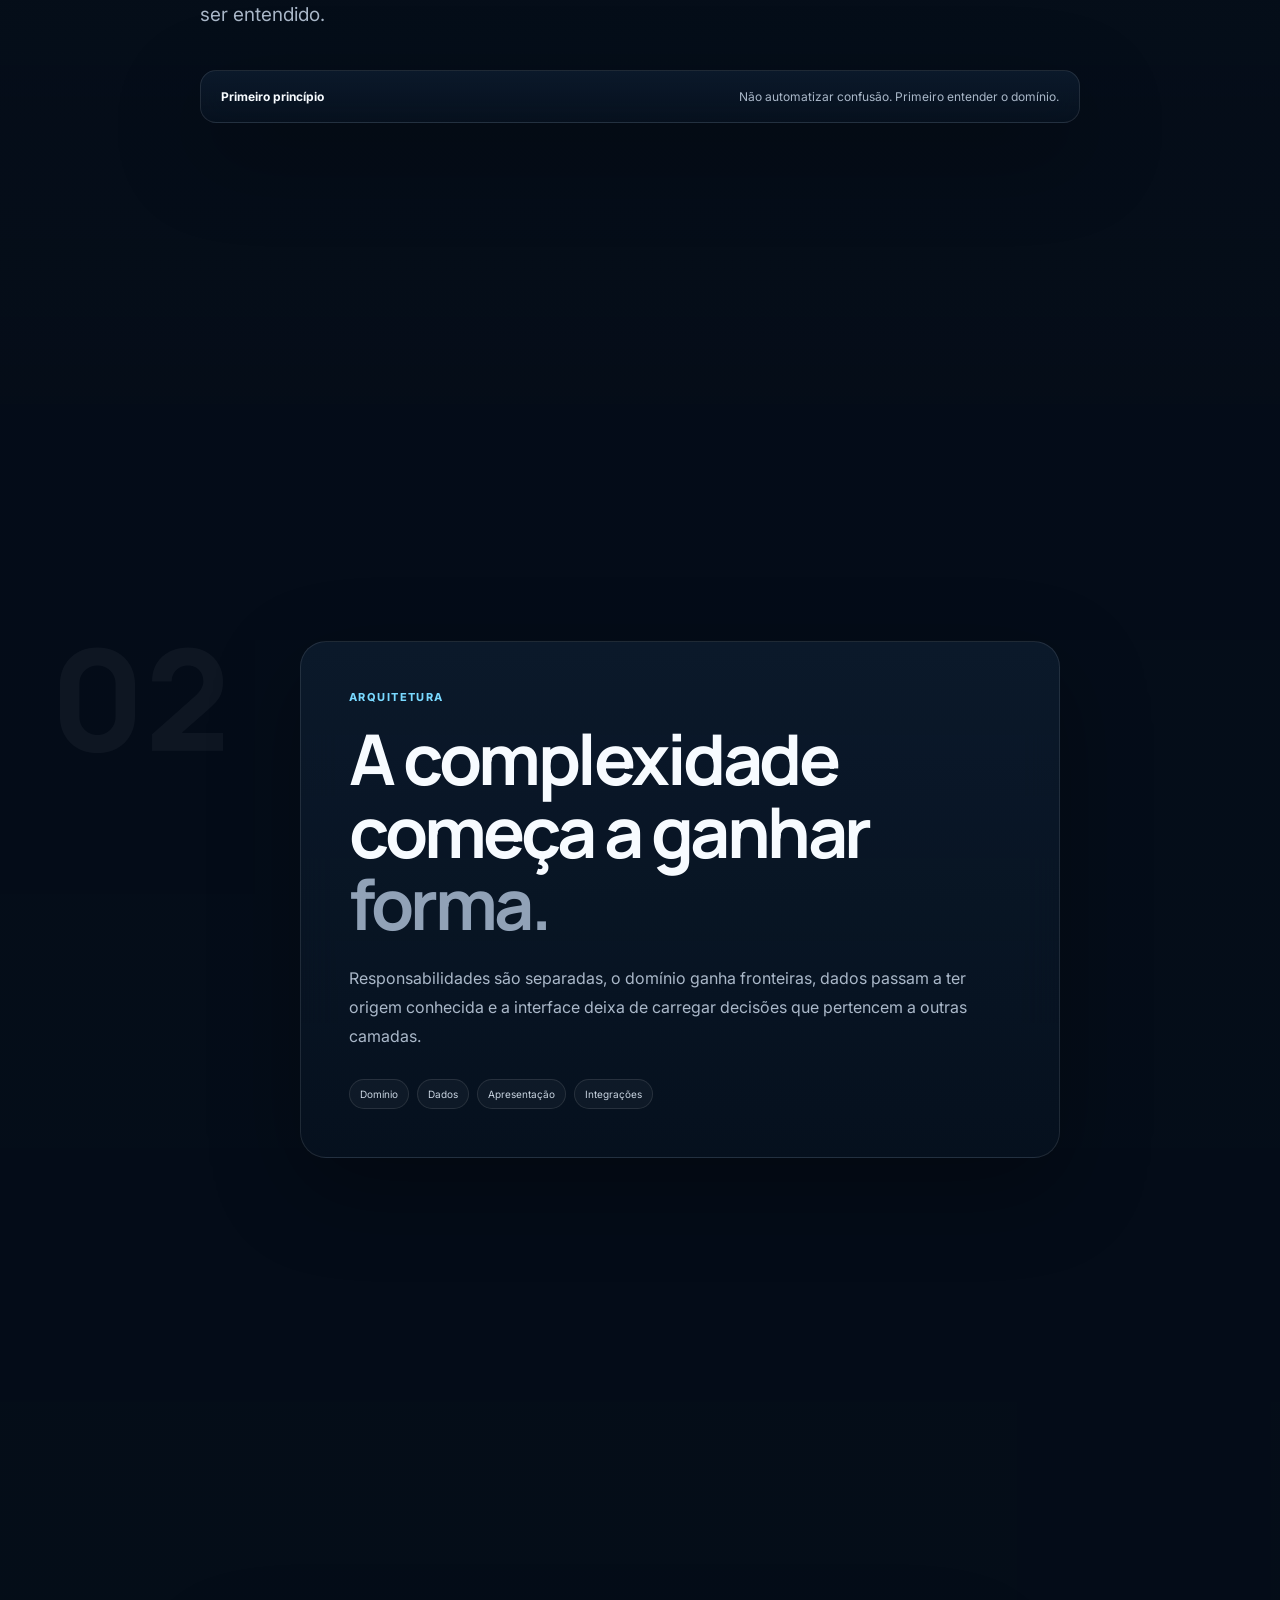
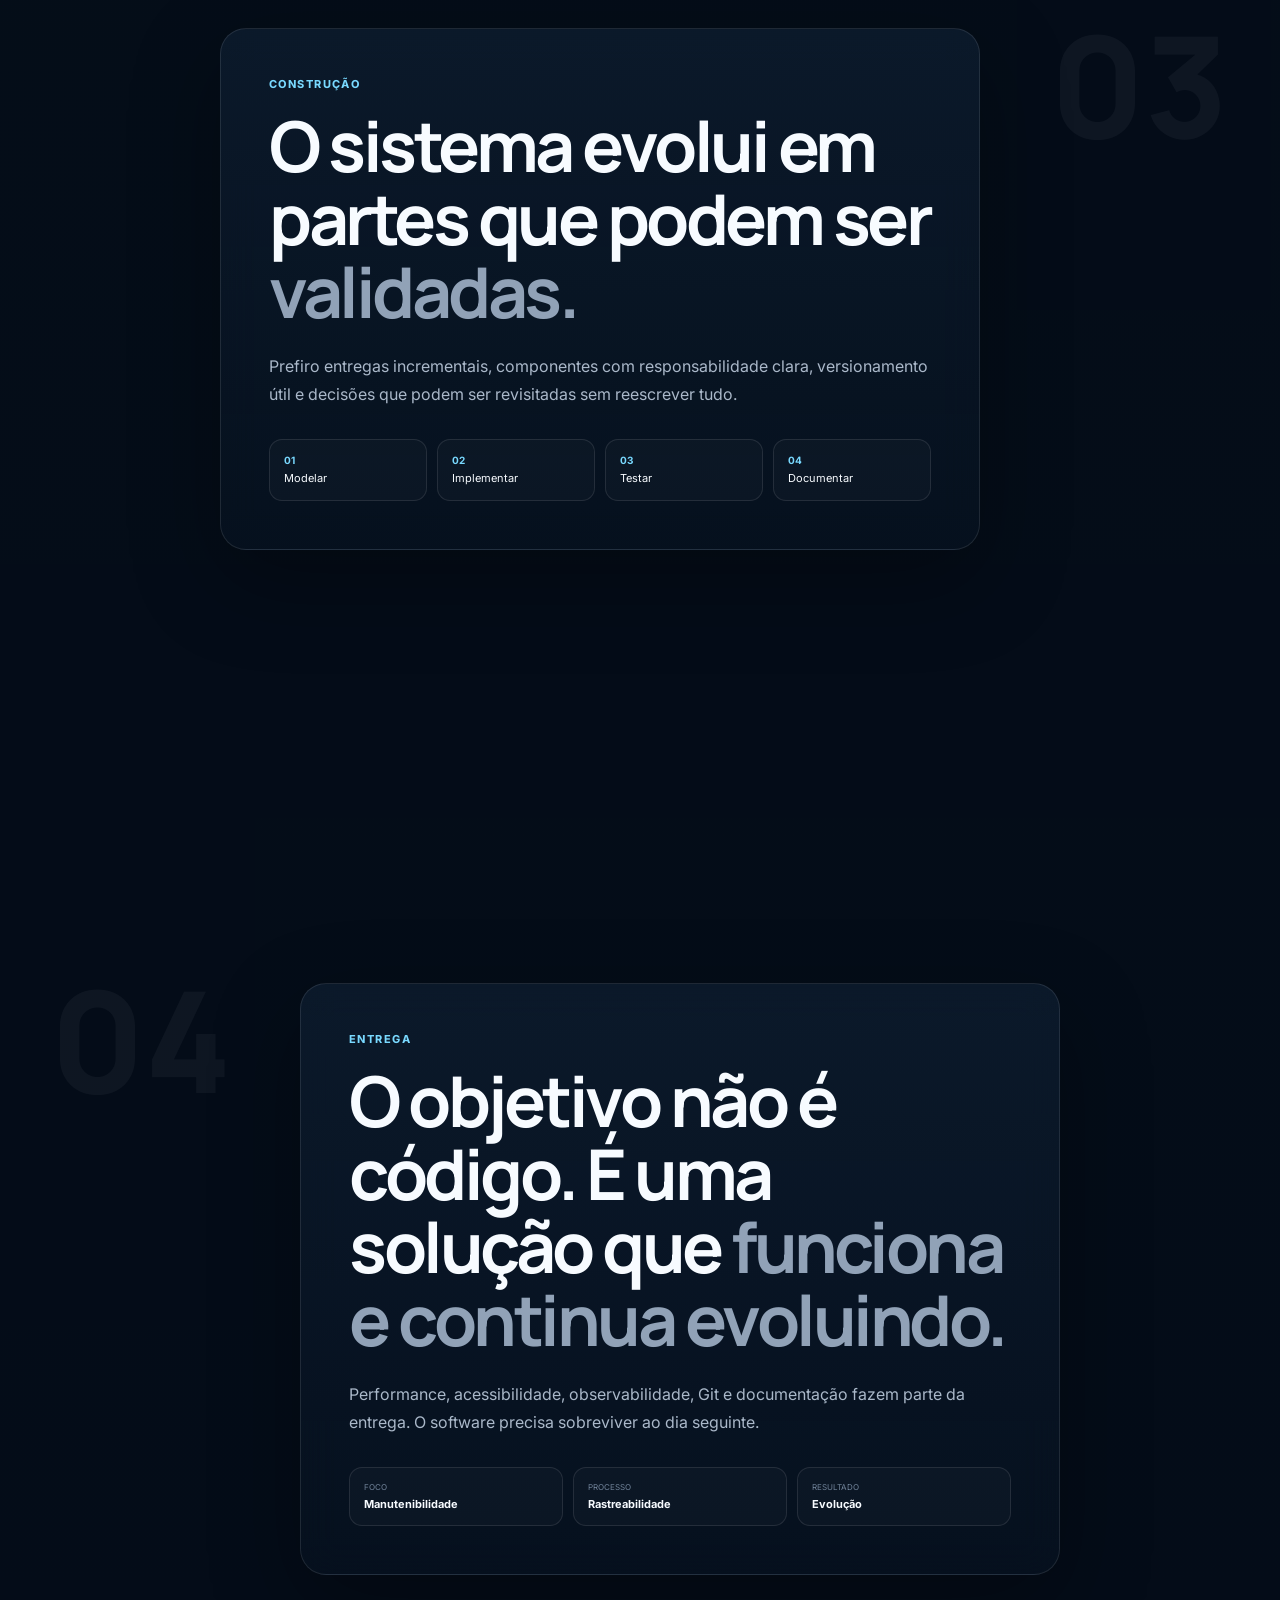
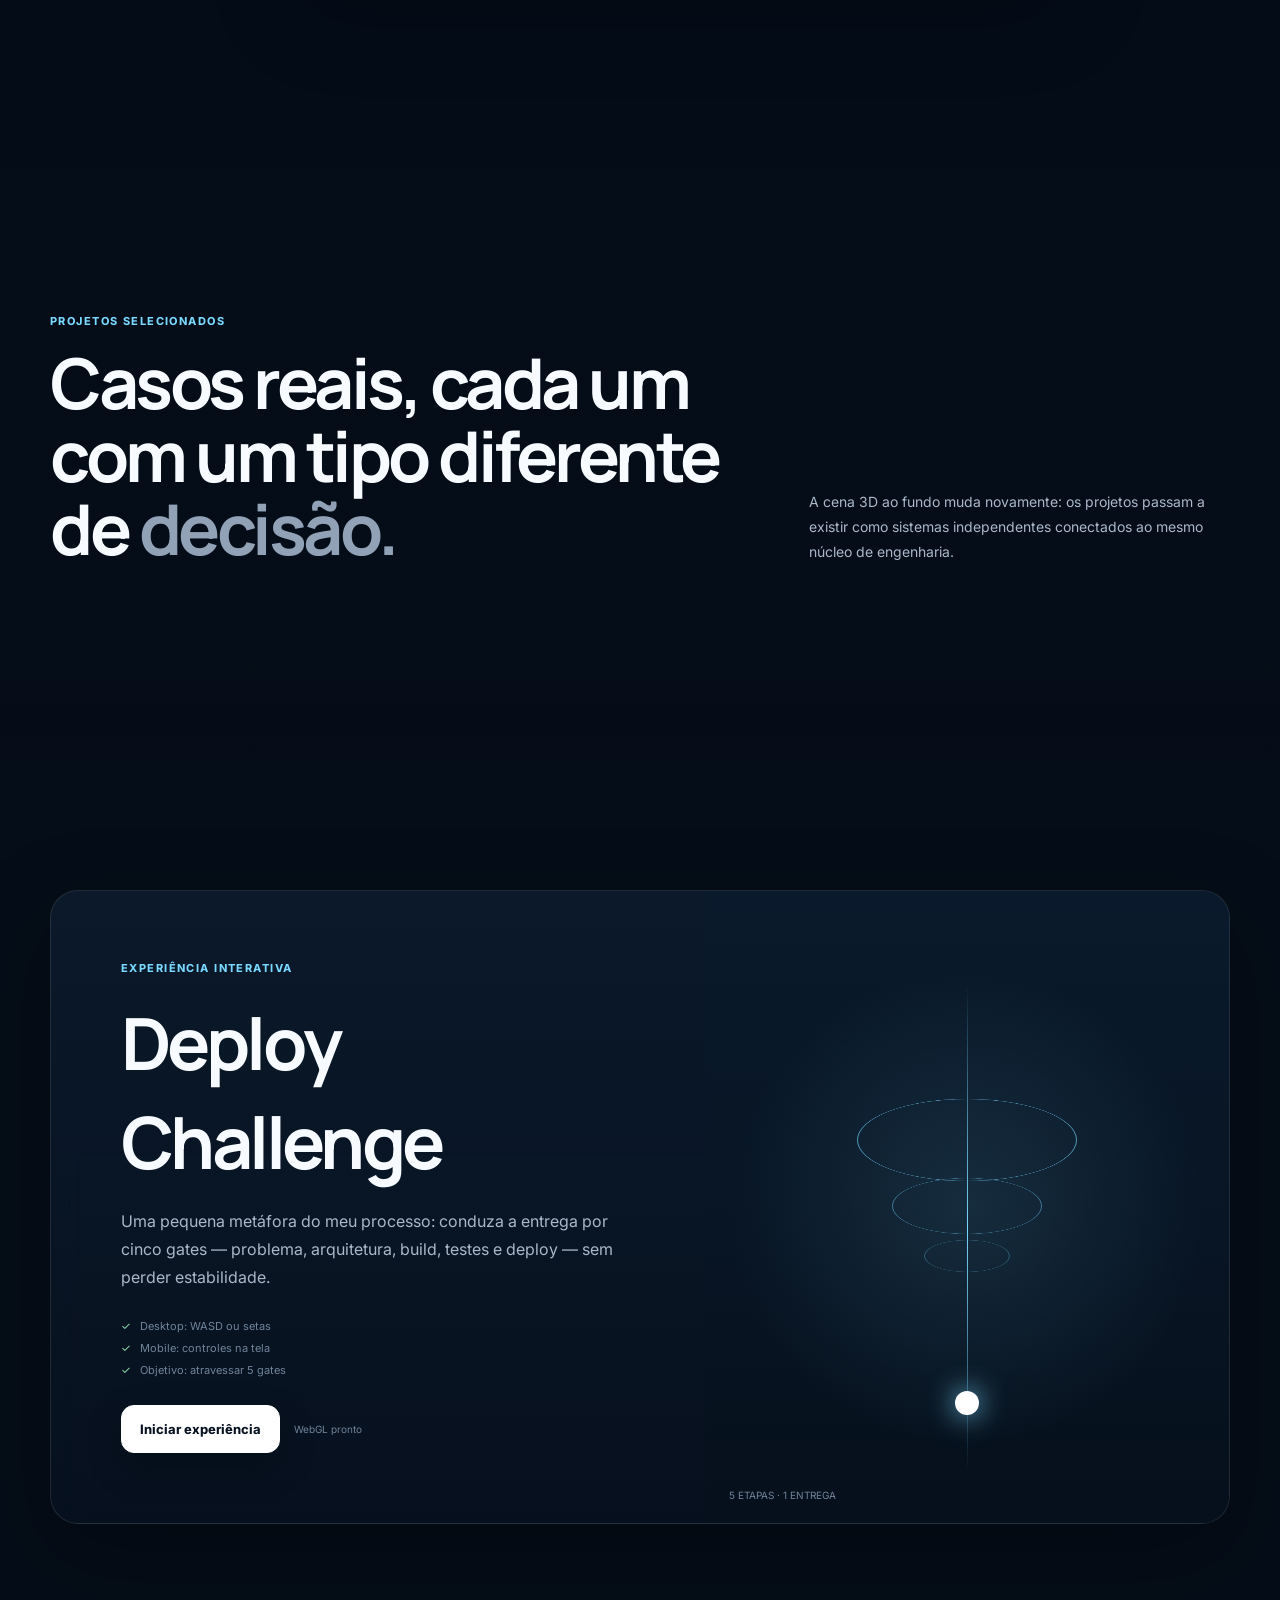
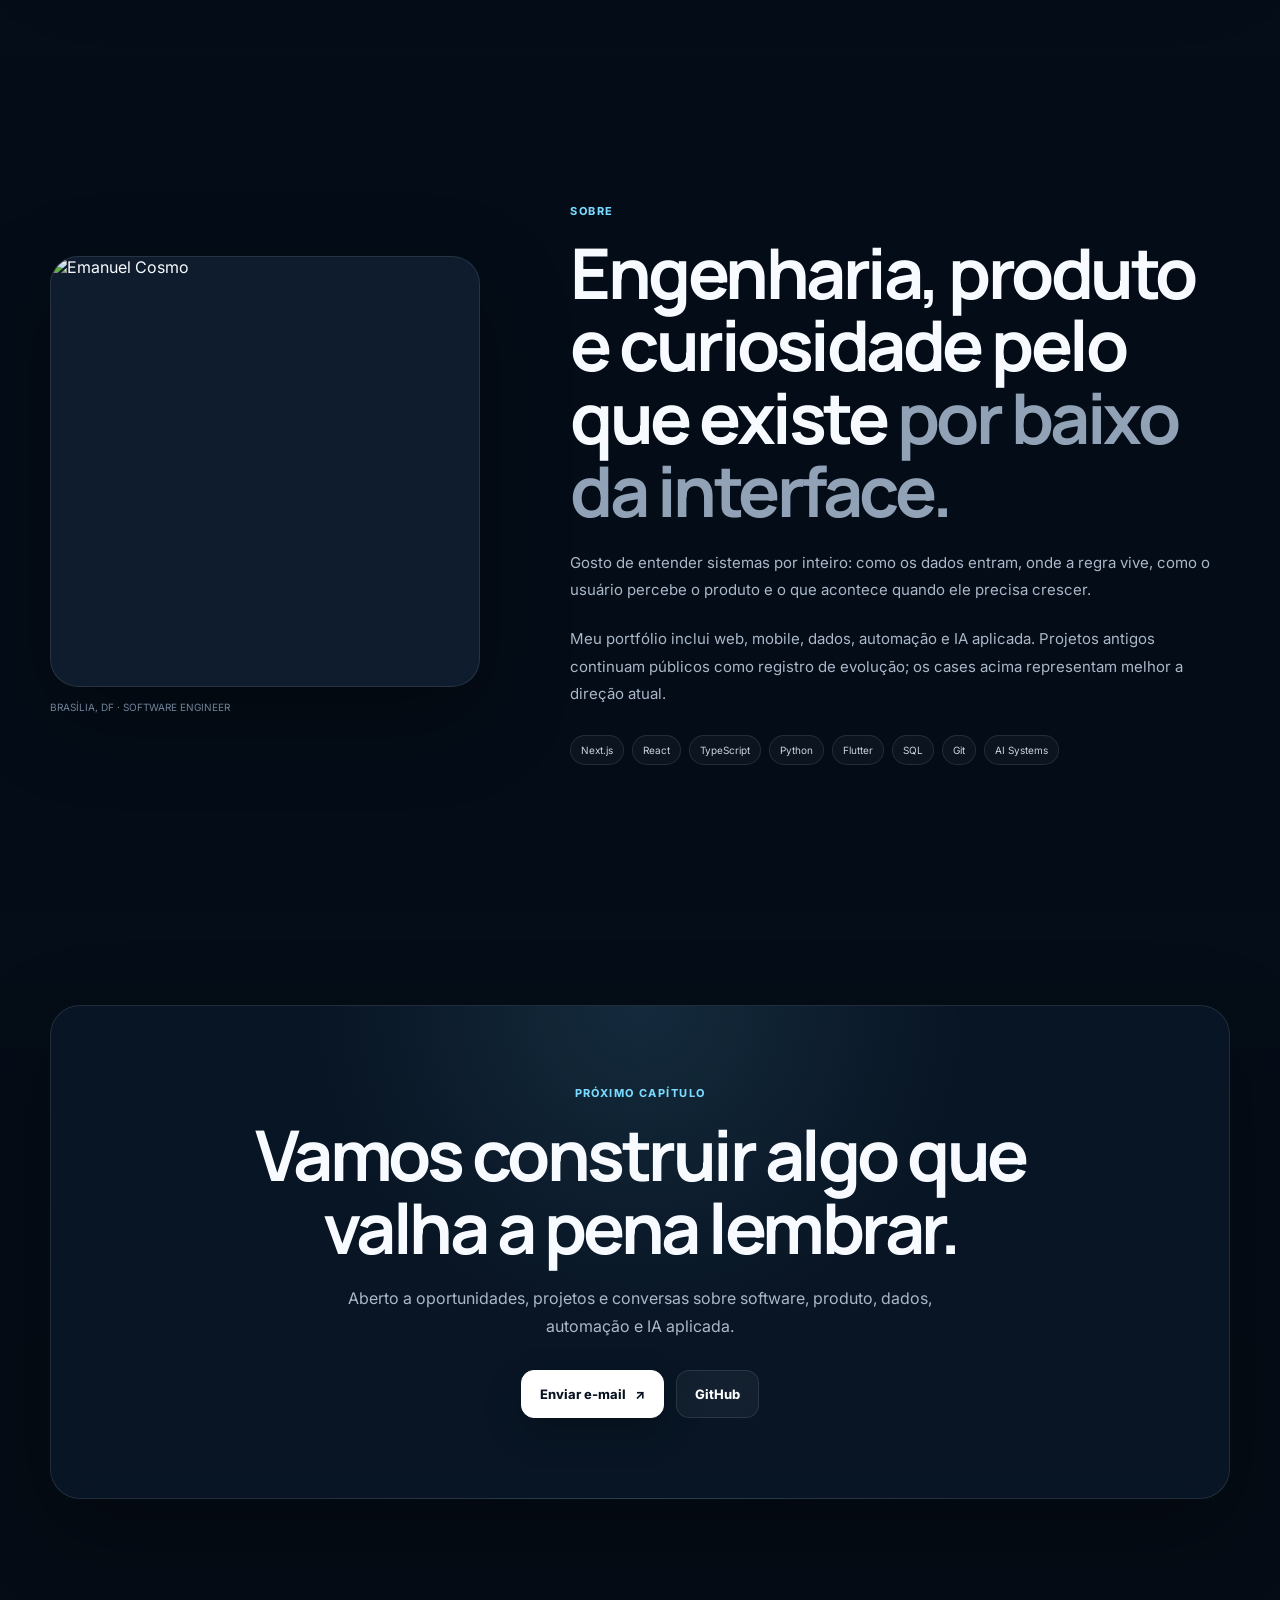
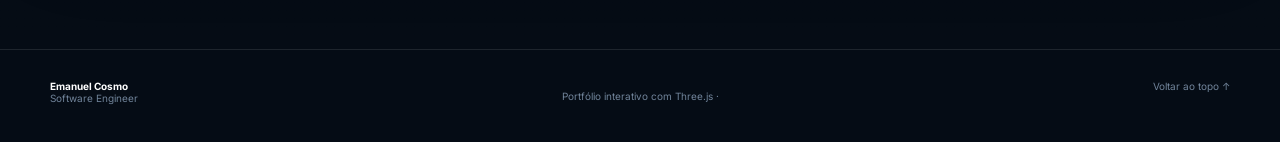
==== commit 82618a2a: "feat: rebuild portfolio as immersive business storytelling experience" ====
--- a/docs/index.html
+++ b/docs/index.html
@@ -2,114 +2,319 @@
 <html lang="pt-BR">
 <head>
   <meta charset="utf-8" />
-  <meta name="viewport" content="width=device-width,initial-scale=1" />
-  <meta name="description" content="Portfólio imersivo de Emanuel Cosmo — Software Engineer, Full Stack, Data, Automation e Applied AI." />
-  <meta name="theme-color" content="#020711" />
-  <meta property="og:title" content="Emanuel Cosmo — Immersive Engineering Portfolio" />
-  <meta property="og:description" content="Explore projetos como um sistema 3D interativo." />
+  <meta name="viewport" content="width=device-width, initial-scale=1" />
+  <meta name="description" content="Portfólio de Emanuel Cosmo — Software Engineer. Produtos digitais, arquitetura, dados, automação e IA aplicada." />
+  <meta name="theme-color" content="#07111f" />
+  <meta name="color-scheme" content="dark" />
+  <meta property="og:title" content="Emanuel Cosmo — Software Engineer" />
+  <meta property="og:description" content="Uma experiência interativa sobre como problemas se transformam em sistemas." />
   <meta property="og:type" content="website" />
   <meta property="og:url" content="https://c-o-s-m-o.github.io/" />
   <meta property="og:image" content="https://avatars.githubusercontent.com/u/66525527?v=4" />
-  <title>Emanuel Cosmo — Immersive Engineering Portfolio</title>
+  <link rel="canonical" href="https://c-o-s-m-o.github.io/" />
+  <link rel="preconnect" href="https://cdn.jsdelivr.net" />
+  <link rel="preconnect" href="https://fonts.googleapis.com" />
+  <link rel="preconnect" href="https://fonts.gstatic.com" crossorigin />
+  <link href="https://fonts.googleapis.com/css2?family=Inter:wght@400;500;600;700;800&family=Manrope:wght@500;600;700;800&display=swap" rel="stylesheet" />
   <link rel="stylesheet" href="styles.css" />
+  <script type="importmap">
+  {
+    "imports": {
+      "three": "https://cdn.jsdelivr.net/npm/three@0.184.0/build/three.module.js",
+      "three/addons/": "https://cdn.jsdelivr.net/npm/three@0.184.0/examples/jsm/"
+    }
+  }
+  </script>
+  <title>Emanuel Cosmo — Software Engineer</title>
 </head>
 <body>
-  <div id="webgl" aria-hidden="true"></div>
-  <div class="noise" aria-hidden="true"></div>
-  <div class="vignette" aria-hidden="true"></div>
-
-  <header class="hud-top">
-    <a class="identity" href="#home">
-      <span class="sigil">EC</span>
-      <span><strong>EMANUEL COSMO</strong><small>SOFTWARE ENGINEER // BRASÍLIA</small></span>
-    </a>
-    <nav>
-      <a href="#home">01 HOME</a>
-      <a href="#projects">02 PROJECTS</a>
-      <a href="#system">03 SYSTEM</a>
-      <a href="#contact">04 CONTACT</a>
+  <a class="skip-link" href="#content">Ir para o conteúdo</a>
+
+  <div class="experience-shell" aria-hidden="true">
+    <canvas id="experience"></canvas>
+    <div class="depth-vignette"></div>
+    <div class="depth-glow depth-glow-a"></div>
+    <div class="depth-glow depth-glow-b"></div>
+  </div>
+
+  <div class="loading-screen" data-loader>
+    <div class="loading-mark">EC</div>
+    <div class="loading-line"><span></span></div>
+    <p>Preparando experiência</p>
+  </div>
+
+  <header class="site-header">
+    <div class="container header-inner">
+      <a class="brand" href="#inicio" aria-label="Emanuel Cosmo — início">
+        <span class="brand-mark">EC</span>
+        <span class="brand-text">
+          <strong>Emanuel Cosmo</strong>
+          <small>Software Engineer</small>
+        </span>
+      </a>
+
+      <nav class="desktop-nav" aria-label="Navegação principal">
+        <a href="#historia">História</a>
+        <a href="#projetos">Projetos</a>
+        <a href="#desafio">Experiência</a>
+        <a href="#sobre">Sobre</a>
+      </nav>
+
+      <div class="header-actions">
+        <a class="button button-secondary desktop-contact" href="mailto:emanuelcosmo@hotmail.com">Vamos conversar</a>
+        <button class="menu-button" type="button" aria-label="Abrir menu" aria-expanded="false" data-menu-button>
+          <span></span><span></span>
+        </button>
+      </div>
+    </div>
+
+    <nav class="mobile-nav" data-mobile-nav aria-label="Navegação mobile">
+      <a href="#historia">História</a>
+      <a href="#projetos">Projetos</a>
+      <a href="#desafio">Experiência</a>
+      <a href="#sobre">Sobre</a>
+      <a href="mailto:emanuelcosmo@hotmail.com">Contato</a>
     </nav>
-    <div class="status"><i></i><span>SYSTEM ONLINE</span></div>
   </header>
 
-  <aside class="hud-left" aria-label="Telemetria">
-    <span>PORTFOLIO_OS v3.0</span>
-    <div class="telemetry"><b>WEBGL</b><em>ACTIVE</em></div>
-    <div class="telemetry"><b>PROJECT NODES</b><em id="project-count">00</em></div>
-    <div class="telemetry"><b>RENDER</b><em id="fps">60 FPS</em></div>
-  </aside>
-
-  <aside class="hud-right" aria-hidden="true">
-    <span>COORD // -15.79, -47.88</span>
-    <div class="scanner"><div></div></div>
-  </aside>
-
-  <main>
-    <section id="home" class="panel hero-panel">
-      <div class="hero-copy">
-        <p class="eyebrow">ENGINEERING · DATA · AUTOMATION · APPLIED AI</p>
-        <h1>I BUILD<br><span>SYSTEMS</span><br>THAT EVOLVE.</h1>
-        <p class="lead">Projetos digitais, interfaces, dados e automação transformados em sistemas claros, rastreáveis e preparados para crescer.</p>
-        <div class="actions">
-          <a class="btn primary" href="#projects">ENTER PROJECT SPACE <span>→</span></a>
-          <a class="btn" href="https://github.com/c-o-s-m-o" target="_blank" rel="noreferrer">GITHUB ↗</a>
-        </div>
-      </div>
-
-      <div class="hero-caption">
-        <span>INTERACTIVE 3D PORTFOLIO</span>
-        <p>Arraste para orbitar · use o scroll para atravessar o sistema · clique nos nós para inspecionar projetos.</p>
-      </div>
-    </section>
-
-    <section id="projects" class="panel projects-panel">
-      <div class="section-intro">
-        <p class="eyebrow">PROJECT CONSTELLATION</p>
-        <h2>PROJETOS COMO<br><span>NÓS DE UM SISTEMA.</span></h2>
-        <p>O portfólio foi construído para crescer. Cada novo projeto entra no catálogo central e automaticamente ganha presença na interface e no espaço 3D.</p>
-      </div>
-      <div id="project-list" class="project-list" aria-live="polite"></div>
-    </section>
-
-    <section id="system" class="panel system-panel">
-      <div class="section-intro compact">
-        <p class="eyebrow">ENGINEERING SYSTEM</p>
-        <h2>COMO EU<br><span>CONSTRUO.</span></h2>
-      </div>
-      <div class="system-grid">
-        <article><b>01</b><h3>DISCOVERY</h3><p>Problema, contexto, restrições e resultado esperado.</p></article>
-        <article><b>02</b><h3>ARCHITECTURE</h3><p>Responsabilidades, domínio, dados, interface e integrações.</p></article>
-        <article><b>03</b><h3>BUILD</h3><p>Implementação incremental com decisões observáveis.</p></article>
-        <article><b>04</b><h3>VALIDATE</h3><p>Testes, comportamento real, documentação e rastreabilidade.</p></article>
-      </div>
-      <div class="stack-line">NEXT.JS / REACT / TYPESCRIPT / PYTHON / SQL / FLUTTER / DATA / GIT / AUTOMATION / AI</div>
-    </section>
-
-    <section id="contact" class="panel contact-panel">
-      <div>
-        <p class="eyebrow">OPEN CHANNEL</p>
-        <h2>LET'S BUILD<br><span>SOMETHING REAL.</span></h2>
-        <p>Software, produto, dados, automação ou uma oportunidade de engenharia.</p>
-        <div class="actions">
-          <a class="btn primary" href="mailto:emanuelcosmo@hotmail.com">SEND MESSAGE ↗</a>
-          <a class="btn" href="https://github.com/c-o-s-m-o" target="_blank" rel="noreferrer">EXPLORE GITHUB ↗</a>
+  <main id="content">
+    <section class="hero scene-section" id="inicio" data-scene="hero">
+      <div class="container hero-grid">
+        <div class="hero-copy">
+          <div class="status-pill"><span></span> Brasília, DF · Brasil</div>
+          <p class="eyebrow">Software Engineering · Full Stack · Data · Automation</p>
+          <h1>Transformo problemas complexos em <span>produtos claros.</span></h1>
+          <p class="hero-lead">
+            Projeto software pensando em negócio, arquitetura, experiência e evolução. Este portfólio conta essa história de dentro para fora.
+          </p>
+
+          <div class="hero-actions">
+            <a class="button button-primary" href="#historia">Explorar a jornada <span>↓</span></a>
+            <a class="button button-secondary" href="https://github.com/c-o-s-m-o" target="_blank" rel="noreferrer">Ver GitHub <span>↗</span></a>
+          </div>
+
+          <div class="hero-metrics">
+            <div><strong>Produto</strong><span>do requisito à entrega</span></div>
+            <div><strong>Arquitetura</strong><span>decisões explícitas</span></div>
+            <div><strong>Dados & IA</strong><span>tecnologia aplicada</span></div>
+          </div>
+        </div>
+
+        <div class="hero-side-card glass-card">
+          <span class="card-label">Como eu trabalho</span>
+          <strong>Entender antes de construir.</strong>
+          <p>O 3D desta página acompanha a mesma lógica: começa caótico, ganha estrutura e termina em produto.</p>
+          <div class="mini-flow"><span>Problema</span><i></i><span>Arquitetura</span><i></i><span>Entrega</span></div>
+        </div>
+      </div>
+
+      <div class="scroll-cue">
+        <span>Role para entrar na história</span>
+        <i></i>
+      </div>
+    </section>
+
+    <section class="story-intro scene-section" id="historia" data-scene="problem">
+      <div class="container narrow">
+        <p class="eyebrow">01 · O problema</p>
+        <h2>Todo bom sistema começa em um lugar pouco elegante: <span>complexidade.</span></h2>
+        <p class="story-lead">
+          Requisitos dispersos, dados desconectados, fluxos confusos e decisões que ainda não foram tomadas. Meu primeiro trabalho é transformar esse ruído em um problema que possa ser entendido.
+        </p>
+        <div class="story-note">
+          <strong>Primeiro princípio</strong>
+          <span>Não automatizar confusão. Primeiro entender o domínio.</span>
+        </div>
+      </div>
+    </section>
+
+    <section class="story-chapter scene-section" data-scene="architecture">
+      <div class="container story-split">
+        <div class="chapter-index">02</div>
+        <div class="chapter-copy">
+          <p class="eyebrow">Arquitetura</p>
+          <h2>A complexidade começa a ganhar <span>forma.</span></h2>
+          <p>
+            Responsabilidades são separadas, o domínio ganha fronteiras, dados passam a ter origem conhecida e a interface deixa de carregar decisões que pertencem a outras camadas.
+          </p>
+          <div class="chapter-points">
+            <span>Domínio</span><span>Dados</span><span>Apresentação</span><span>Integrações</span>
+          </div>
+        </div>
+      </div>
+    </section>
+
+    <section class="story-chapter scene-section" data-scene="build">
+      <div class="container story-split reverse">
+        <div class="chapter-index">03</div>
+        <div class="chapter-copy">
+          <p class="eyebrow">Construção</p>
+          <h2>O sistema evolui em partes que podem ser <span>validadas.</span></h2>
+          <p>
+            Prefiro entregas incrementais, componentes com responsabilidade clara, versionamento útil e decisões que podem ser revisitadas sem reescrever tudo.
+          </p>
+          <div class="build-rail">
+            <div><strong>01</strong><span>Modelar</span></div>
+            <div><strong>02</strong><span>Implementar</span></div>
+            <div><strong>03</strong><span>Testar</span></div>
+            <div><strong>04</strong><span>Documentar</span></div>
+          </div>
+        </div>
+      </div>
+    </section>
+
+    <section class="story-chapter scene-section" data-scene="delivery">
+      <div class="container story-split">
+        <div class="chapter-index">04</div>
+        <div class="chapter-copy">
+          <p class="eyebrow">Entrega</p>
+          <h2>O objetivo não é código. É uma solução que <span>funciona e continua evoluindo.</span></h2>
+          <p>
+            Performance, acessibilidade, observabilidade, Git e documentação fazem parte da entrega. O software precisa sobreviver ao dia seguinte.
+          </p>
+          <div class="delivery-stats">
+            <div><small>FOCO</small><strong>Manutenibilidade</strong></div>
+            <div><small>PROCESSO</small><strong>Rastreabilidade</strong></div>
+            <div><small>RESULTADO</small><strong>Evolução</strong></div>
+          </div>
+        </div>
+      </div>
+    </section>
+
+    <section class="projects-section scene-section" id="projetos" data-scene="projects">
+      <div class="container">
+        <div class="section-heading">
+          <div>
+            <p class="eyebrow">Projetos selecionados</p>
+            <h2>Casos reais, cada um com um tipo diferente de <span>decisão.</span></h2>
+          </div>
+          <p>
+            A cena 3D ao fundo muda novamente: os projetos passam a existir como sistemas independentes conectados ao mesmo núcleo de engenharia.
+          </p>
+        </div>
+
+        <div class="projects-grid" data-project-list></div>
+      </div>
+    </section>
+
+    <section class="game-section scene-section" id="desafio" data-scene="game">
+      <div class="container">
+        <div class="game-card">
+          <div class="game-copy">
+            <p class="eyebrow">Experiência interativa</p>
+            <h2>Deploy Challenge</h2>
+            <p>
+              Uma pequena metáfora do meu processo: conduza a entrega por cinco gates — problema, arquitetura, build, testes e deploy — sem perder estabilidade.
+            </p>
+            <div class="game-rules">
+              <span>Desktop: WASD ou setas</span>
+              <span>Mobile: controles na tela</span>
+              <span>Objetivo: atravessar 5 gates</span>
+            </div>
+            <div class="game-actions">
+              <button class="button button-primary" type="button" data-game-start>Iniciar experiência</button>
+              <span class="game-availability" data-game-availability>WebGL pronto</span>
+            </div>
+          </div>
+
+          <div class="game-preview">
+            <div class="game-preview-line"></div>
+            <div class="game-preview-orb"></div>
+            <div class="game-preview-ring ring-one"></div>
+            <div class="game-preview-ring ring-two"></div>
+            <div class="game-preview-ring ring-three"></div>
+            <span>5 etapas · 1 entrega</span>
+          </div>
+        </div>
+      </div>
+    </section>
+
+    <section class="about-section scene-section" id="sobre" data-scene="about">
+      <div class="container about-grid">
+        <div class="about-image">
+          <div class="portrait-shell">
+            <img src="https://avatars.githubusercontent.com/u/66525527?v=4" alt="Emanuel Cosmo" width="520" height="520" loading="lazy" />
+          </div>
+          <span>Brasília, DF · Software Engineer</span>
+        </div>
+
+        <div class="about-copy">
+          <p class="eyebrow">Sobre</p>
+          <h2>Engenharia, produto e curiosidade pelo que existe <span>por baixo da interface.</span></h2>
+          <p>
+            Gosto de entender sistemas por inteiro: como os dados entram, onde a regra vive, como o usuário percebe o produto e o que acontece quando ele precisa crescer.
+          </p>
+          <p>
+            Meu portfólio inclui web, mobile, dados, automação e IA aplicada. Projetos antigos continuam públicos como registro de evolução; os cases acima representam melhor a direção atual.
+          </p>
+
+          <div class="about-tags">
+            <span>Next.js</span><span>React</span><span>TypeScript</span><span>Python</span><span>Flutter</span><span>SQL</span><span>Git</span><span>AI Systems</span>
+          </div>
+        </div>
+      </div>
+    </section>
+
+    <section class="contact-section scene-section" data-scene="contact">
+      <div class="container">
+        <div class="contact-panel">
+          <p class="eyebrow">Próximo capítulo</p>
+          <h2>Vamos construir algo que valha a pena lembrar.</h2>
+          <p>Aberto a oportunidades, projetos e conversas sobre software, produto, dados, automação e IA aplicada.</p>
+          <div class="contact-actions">
+            <a class="button button-primary" href="mailto:emanuelcosmo@hotmail.com">Enviar e-mail <span>↗</span></a>
+            <a class="button button-secondary" href="https://github.com/c-o-s-m-o" target="_blank" rel="noreferrer">GitHub</a>
+          </div>
         </div>
       </div>
     </section>
   </main>
 
-  <div id="project-modal" class="project-modal" hidden>
-    <button class="modal-close" type="button" aria-label="Fechar">×</button>
-    <div class="modal-index"></div>
-    <p class="modal-eyebrow"></p>
-    <h2></h2>
-    <p class="modal-description"></p>
-    <div class="modal-stack"></div>
-    <a class="btn primary modal-link" target="_blank" rel="noreferrer">OPEN REPOSITORY ↗</a>
+  <footer class="site-footer">
+    <div class="container footer-inner">
+      <div><strong>Emanuel Cosmo</strong><span>Software Engineer</span></div>
+      <p>Portfólio interativo com Three.js · <span data-year></span></p>
+      <div><a href="#inicio">Voltar ao topo ↑</a></div>
+    </div>
+  </footer>
+
+  <div class="project-tooltip" data-project-tooltip aria-hidden="true"></div>
+
+  <div class="game-overlay" data-game-overlay aria-hidden="true">
+    <div class="game-hud">
+      <div class="game-hud-brand"><span>Deploy Challenge</span><small>Engineering delivery simulation</small></div>
+      <div class="game-hud-stats">
+        <div><small>ETAPA</small><strong data-game-stage>Problema</strong></div>
+        <div><small>GATES</small><strong><span data-game-score>0</span>/5</strong></div>
+        <div><small>ESTABILIDADE</small><strong data-game-health>100%</strong></div>
+      </div>
+      <button class="game-exit" type="button" data-game-exit>Sair</button>
+    </div>
+
+    <div class="game-message" data-game-message>
+      <span>Use WASD, setas ou os controles da tela</span>
+    </div>
+
+    <div class="touch-controls" aria-label="Controles do jogo">
+      <button type="button" data-control="up">↑</button>
+      <button type="button" data-control="left">←</button>
+      <button type="button" data-control="down">↓</button>
+      <button type="button" data-control="right">→</button>
+    </div>
+
+    <div class="game-result" data-game-result aria-hidden="true">
+      <div class="game-result-card">
+        <span class="result-icon">✓</span>
+        <p class="eyebrow">Deploy concluído</p>
+        <h3>Entrega atravessou todas as etapas.</h3>
+        <p data-game-result-copy>Arquitetura clara, validação e estabilidade fizeram a diferença.</p>
+        <div>
+          <button class="button button-primary" type="button" data-game-restart>Jogar novamente</button>
+          <button class="button button-secondary" type="button" data-game-finish>Voltar ao portfólio</button>
+        </div>
+      </div>
+    </div>
   </div>
-
-  <div class="cursor-dot" aria-hidden="true"></div>
-  <div class="cursor-ring" aria-hidden="true"></div>
 
   <script type="module" src="app.js"></script>
 </body>
--- a/docs/styles.css
+++ b/docs/styles.css
@@ -1,430 +1 @@
-/* Professional portfolio — Emanuel Cosmo */
-:root {
-  --bg: #090d14;
-  --surface: #101722;
-  --surface-2: #151f2d;
-  --surface-3: #1b2738;
-  --text: #f4f7fb;
-  --muted: #9aa8ba;
-  --subtle: #718095;
-  --line: rgba(255,255,255,.09);
-  --line-strong: rgba(255,255,255,.16);
-  --accent: #7dd3fc;
-  --accent-2: #a78bfa;
-  --accent-3: #86efac;
-  --shadow: 0 24px 80px rgba(0,0,0,.28);
-  --radius: 24px;
-  --max: 1180px;
-}
-
-html[data-theme="light"] {
-  --bg: #f7f9fc;
-  --surface: #ffffff;
-  --surface-2: #f2f5f9;
-  --surface-3: #e9eef5;
-  --text: #111827;
-  --muted: #4b5563;
-  --subtle: #6b7280;
-  --line: rgba(15,23,42,.09);
-  --line-strong: rgba(15,23,42,.15);
-  --shadow: 0 24px 80px rgba(39,51,77,.12);
-}
-
-* { box-sizing: border-box; }
-html { scroll-behavior: smooth; }
-body {
-  margin: 0;
-  min-width: 320px;
-  overflow-x: hidden;
-  font-family: Inter, ui-sans-serif, system-ui, -apple-system, BlinkMacSystemFont, "Segoe UI", sans-serif;
-  background: var(--bg);
-  color: var(--text);
-  line-height: 1.6;
-  -webkit-font-smoothing: antialiased;
-}
-body.menu-open { overflow: hidden; }
-::selection { background: rgba(125,211,252,.25); }
-a { color: inherit; text-decoration: none; }
-button, a { -webkit-tap-highlight-color: transparent; }
-button { font: inherit; }
-img { max-width: 100%; display: block; }
-code { font-family: "SFMono-Regular", Consolas, "Liberation Mono", monospace; }
-
-.skip-link {
-  position: fixed;
-  top: 10px;
-  left: 10px;
-  transform: translateY(-150%);
-  z-index: 1000;
-  padding: 10px 14px;
-  border-radius: 10px;
-  background: var(--text);
-  color: var(--bg);
-  font-weight: 800;
-}
-.skip-link:focus { transform: translateY(0); }
-
-.container { width: min(calc(100% - 40px), var(--max)); margin: 0 auto; }
-.section { padding: 112px 0; position: relative; }
-.kicker {
-  margin: 0 0 14px;
-  color: var(--accent);
-  font-family: "SFMono-Regular", Consolas, monospace;
-  font-size: 12px;
-  line-height: 1;
-  letter-spacing: .18em;
-  font-weight: 800;
-}
-
-.page-grid {
-  position: fixed;
-  inset: 0;
-  pointer-events: none;
-  opacity: .24;
-  z-index: -3;
-  background-image:
-    linear-gradient(var(--line) 1px, transparent 1px),
-    linear-gradient(90deg, var(--line) 1px, transparent 1px);
-  background-size: 72px 72px;
-  mask-image: linear-gradient(to bottom, black 0, transparent 72%);
-}
-.ambient { position: fixed; z-index: -2; border-radius: 50%; filter: blur(110px); pointer-events: none; opacity: .16; }
-.ambient-one { width: 500px; height: 500px; background: var(--accent-2); top: -240px; right: -160px; }
-.ambient-two { width: 420px; height: 420px; background: var(--accent); bottom: 5%; left: -240px; opacity: .1; }
-
-.site-header {
-  position: fixed;
-  top: 0;
-  left: 0;
-  right: 0;
-  z-index: 100;
-  border-bottom: 1px solid transparent;
-  transition: background .3s ease, border-color .3s ease, box-shadow .3s ease;
-}
-.site-header.scrolled {
-  background: color-mix(in srgb, var(--bg) 82%, transparent);
-  border-color: var(--line);
-  backdrop-filter: blur(18px);
-  box-shadow: 0 8px 30px rgba(0,0,0,.08);
-}
-.nav-shell { height: 78px; display: flex; align-items: center; justify-content: space-between; gap: 24px; }
-.brand { display: inline-flex; align-items: center; gap: 12px; }
-.brand-mark {
-  width: 40px;
-  height: 40px;
-  display: grid;
-  place-items: center;
-  border: 1px solid var(--line-strong);
-  border-radius: 12px;
-  background: linear-gradient(145deg, var(--surface-2), var(--surface));
-  font-size: 12px;
-  letter-spacing: -.03em;
-  font-weight: 900;
-}
-.brand-copy { display: flex; flex-direction: column; line-height: 1.15; }
-.brand-copy strong { font-size: 14px; }
-.brand-copy small { margin-top: 3px; color: var(--subtle); font-size: 10px; letter-spacing: .08em; text-transform: uppercase; }
-.desktop-nav { display: flex; align-items: center; gap: 30px; }
-.desktop-nav a { position: relative; color: var(--muted); font-size: 13px; font-weight: 700; transition: color .2s ease; }
-.desktop-nav a::after { content: ""; position: absolute; height: 1px; left: 0; right: 100%; bottom: -6px; background: var(--accent); transition: right .2s ease; }
-.desktop-nav a:hover { color: var(--text); }
-.desktop-nav a:hover::after { right: 0; }
-.nav-actions { display: flex; align-items: center; gap: 10px; }
-.icon-button {
-  width: 42px;
-  height: 42px;
-  border: 1px solid var(--line);
-  border-radius: 12px;
-  background: color-mix(in srgb, var(--surface) 75%, transparent);
-  color: var(--text);
-  cursor: pointer;
-  display: grid;
-  place-items: center;
-  transition: transform .2s ease, border-color .2s ease, background .2s ease;
-}
-.icon-button:hover { transform: translateY(-2px); border-color: var(--line-strong); background: var(--surface-2); }
-.theme-icon { width: 17px; height: 17px; fill: none; stroke: currentColor; stroke-width: 1.8; stroke-linecap: round; stroke-linejoin: round; }
-html[data-theme="dark"] .theme-icon-moon { display: none; }
-html[data-theme="light"] .theme-icon-sun { display: none; }
-.mobile-menu-button, .mobile-nav { display: none; }
-.mobile-menu-button { gap: 4px; }
-.mobile-menu-button span { display: block; width: 17px; height: 1px; background: currentColor; transition: transform .2s ease, opacity .2s ease; }
-.mobile-menu-button.active span:nth-child(1) { transform: translateY(5px) rotate(45deg); }
-.mobile-menu-button.active span:nth-child(2) { opacity: 0; }
-.mobile-menu-button.active span:nth-child(3) { transform: translateY(-5px) rotate(-45deg); }
-
-.button {
-  min-height: 48px;
-  padding: 0 18px;
-  display: inline-flex;
-  align-items: center;
-  justify-content: center;
-  gap: 10px;
-  border-radius: 13px;
-  border: 1px solid var(--line);
-  font-size: 13px;
-  font-weight: 800;
-  transition: transform .2s ease, border-color .2s ease, background .2s ease, box-shadow .2s ease;
-}
-.button svg { width: 17px; height: 17px; fill: none; stroke: currentColor; stroke-width: 1.8; stroke-linecap: round; stroke-linejoin: round; }
-.button:hover { transform: translateY(-2px); }
-.button-primary {
-  background: var(--text);
-  color: var(--bg);
-  border-color: var(--text);
-  box-shadow: 0 10px 30px color-mix(in srgb, var(--text) 12%, transparent);
-}
-.button-secondary, .button-ghost { background: color-mix(in srgb, var(--surface) 78%, transparent); }
-.button-secondary:hover, .button-ghost:hover { border-color: var(--line-strong); background: var(--surface-2); }
-.header-cta { min-height: 42px; padding-inline: 15px; }
-
-.hero { padding-top: 174px; padding-bottom: 90px; min-height: 820px; display: flex; align-items: center; }
-.hero-grid { display: grid; grid-template-columns: 1.1fr .9fr; align-items: center; gap: 82px; }
-.availability {
-  width: max-content;
-  max-width: 100%;
-  display: inline-flex;
-  align-items: center;
-  gap: 8px;
-  padding: 8px 11px;
-  margin-bottom: 28px;
-  border: 1px solid var(--line);
-  border-radius: 999px;
-  background: color-mix(in srgb, var(--surface) 70%, transparent);
-  color: var(--muted);
-  font-size: 11px;
-  font-weight: 700;
-}
-.availability-dot { width: 7px; height: 7px; border-radius: 50%; background: var(--accent-3); box-shadow: 0 0 0 5px rgba(134,239,172,.08); }
-.hero h1 { margin: 0; max-width: 760px; font-size: clamp(54px, 7vw, 88px); line-height: .96; letter-spacing: -.065em; font-weight: 850; }
-.hero h1 span, .section-heading h2 span, .process-intro h2 span, .about-copy h2 span { color: var(--muted); font-weight: inherit; }
-.hero-lead { max-width: 690px; margin: 30px 0 0; color: var(--muted); font-size: clamp(18px, 1.7vw, 21px); line-height: 1.65; }
-.hero-actions { display: flex; flex-wrap: wrap; gap: 12px; margin-top: 36px; }
-.hero-proof { display: grid; grid-template-columns: repeat(3, 1fr); gap: 12px; margin-top: 56px; padding-top: 24px; border-top: 1px solid var(--line); }
-.hero-proof div { display: flex; flex-direction: column; gap: 3px; }
-.hero-proof strong { font-size: 12px; }
-.hero-proof span { color: var(--subtle); font-size: 11px; }
-
-.hero-visual { position: relative; min-height: 540px; display: flex; align-items: center; justify-content: center; }
-.terminal-card {
-  position: relative;
-  z-index: 2;
-  width: 100%;
-  max-width: 530px;
-  overflow: hidden;
-  border: 1px solid var(--line-strong);
-  border-radius: 22px;
-  background: color-mix(in srgb, var(--surface) 92%, transparent);
-  box-shadow: var(--shadow);
-  transform: rotate(1.5deg);
-}
-.terminal-top { height: 48px; display: flex; align-items: center; gap: 14px; padding: 0 17px; border-bottom: 1px solid var(--line); color: var(--subtle); font: 11px "SFMono-Regular", Consolas, monospace; }
-.terminal-dots { display: flex; gap: 5px; }
-.terminal-dots i { width: 7px; height: 7px; border-radius: 50%; background: var(--line-strong); }
-.terminal-card pre { margin: 0; padding: 34px 30px 28px; overflow-x: auto; font-size: 13px; line-height: 2; }
-.terminal-card code { color: var(--muted); }
-.syntax-key { color: var(--accent); }
-.syntax-string { color: var(--accent-3); }
-.syntax-muted { color: var(--subtle); }
-.terminal-status { display: flex; align-items: center; gap: 8px; padding: 13px 17px; border-top: 1px solid var(--line); color: var(--subtle); font: 11px "SFMono-Regular", Consolas, monospace; }
-.terminal-status span { width: 7px; height: 7px; border-radius: 50%; background: var(--accent-3); }
-.terminal-status strong { color: var(--accent-3); font-weight: 700; }
-.floating-card { position: absolute; z-index: 3; min-width: 190px; padding: 14px 16px; border: 1px solid var(--line); border-radius: 14px; background: color-mix(in srgb, var(--surface-2) 90%, transparent); box-shadow: var(--shadow); backdrop-filter: blur(12px); }
-.floating-card small { display: block; margin-bottom: 5px; color: var(--subtle); font: 9px "SFMono-Regular", Consolas, monospace; letter-spacing: .12em; }
-.floating-card strong { font-size: 12px; }
-.floating-card-one { top: 58px; right: -36px; }
-.floating-card-two { bottom: 48px; left: -48px; }
-
-.marquee { overflow: hidden; border-top: 1px solid var(--line); border-bottom: 1px solid var(--line); background: color-mix(in srgb, var(--surface) 45%, transparent); }
-.marquee-track { width: max-content; padding: 18px 0; display: flex; align-items: center; gap: 22px; color: var(--subtle); font: 11px "SFMono-Regular", Consolas, monospace; letter-spacing: .12em; text-transform: uppercase; animation: marquee 34s linear infinite; }
-.marquee-track i { width: 4px; height: 4px; border-radius: 50%; background: var(--line-strong); }
-@keyframes marquee { to { transform: translateX(-50%); } }
-
-.section-heading { display: grid; grid-template-columns: 1.05fr .65fr; gap: 80px; align-items: end; margin-bottom: 56px; }
-.section-heading h2, .process-intro h2, .about-copy h2 { margin: 0; font-size: clamp(40px, 5vw, 62px); line-height: 1.02; letter-spacing: -.052em; }
-.section-heading > p { margin: 0; color: var(--muted); font-size: 15px; line-height: 1.75; }
-.work-section { padding-top: 128px; }
-.featured-projects { display: grid; gap: 26px; }
-.project-card { overflow: hidden; border: 1px solid var(--line); border-radius: var(--radius); background: color-mix(in srgb, var(--surface) 90%, transparent); box-shadow: 0 18px 50px rgba(0,0,0,.08); }
-.project-featured { display: grid; grid-template-columns: 1fr 1fr; min-height: 520px; }
-.project-featured.reverse .project-visual { order: 2; }
-.project-featured.reverse .project-content { order: 1; }
-.project-visual { position: relative; min-height: 420px; display: flex; align-items: center; justify-content: center; overflow: hidden; border-right: 1px solid var(--line); background: var(--surface-2); }
-.project-featured.reverse .project-visual { border-right: 0; border-left: 1px solid var(--line); }
-.visual-label { position: absolute; left: 20px; bottom: 18px; color: var(--subtle); font: 9px "SFMono-Regular", Consolas, monospace; letter-spacing: .15em; }
-.visual-enterprise { background: radial-gradient(circle at 65% 30%, rgba(125,211,252,.12), transparent 36%), var(--surface-2); }
-.mock-window { width: 78%; border: 1px solid var(--line-strong); border-radius: 14px; background: var(--surface); box-shadow: 0 24px 60px rgba(0,0,0,.25); transform: perspective(900px) rotateY(8deg) rotateX(2deg); }
-.mock-nav { height: 42px; display: flex; align-items: center; gap: 8px; padding: 0 13px; border-bottom: 1px solid var(--line); }
-.mock-nav b { margin-right: auto; font-size: 12px; }
-.mock-nav span { width: 28px; height: 5px; border-radius: 5px; background: var(--line-strong); }
-.mock-hero-lines { padding: 34px 24px 22px; }
-.mock-hero-lines i { display: block; height: 10px; margin-bottom: 10px; border-radius: 8px; background: var(--line-strong); }
-.mock-hero-lines i:first-child { width: 56%; height: 22px; background: linear-gradient(90deg, var(--accent), var(--accent-2)); opacity: .65; }
-.mock-hero-lines i:nth-child(2) { width: 84%; }
-.mock-hero-lines i:nth-child(3) { width: 65%; }
-.mock-dashboard { display: grid; grid-template-columns: 1.2fr .8fr .8fr; gap: 10px; padding: 0 24px 26px; }
-.mock-dashboard div { height: 100px; border: 1px solid var(--line); border-radius: 10px; background: var(--surface-2); }
-.visual-nature { background: linear-gradient(150deg, #0e1d1b, var(--surface-2)); }
-html[data-theme="light"] .visual-nature { background: linear-gradient(150deg, #dcefe8, var(--surface-2)); }
-.nature-frame { position: relative; width: 72%; height: 62%; overflow: hidden; border: 1px solid var(--line-strong); border-radius: 18px; background: linear-gradient(to bottom, #102b31 0 45%, #142b22 45%); box-shadow: 0 24px 60px rgba(0,0,0,.24); }
-.nature-sun { position: absolute; width: 70px; height: 70px; right: 16%; top: 17%; border-radius: 50%; background: #b7e4c7; opacity: .65; box-shadow: 0 0 70px rgba(183,228,199,.35); }
-.nature-bird { position: absolute; z-index: 3; top: 30%; left: 45%; color: #f5f1d7; font-size: 42px; transform: rotate(18deg); }
-.nature-hill { position: absolute; bottom: -30%; border-radius: 50% 50% 0 0; background: #244936; }
-.hill-a { width: 120%; height: 65%; left: -40%; }
-.hill-b { width: 110%; height: 52%; right: -35%; background: #1d3c31; }
-.photo-strip { position: absolute; right: 4%; bottom: 10%; display: grid; gap: 7px; }
-.photo-strip i { width: 52px; height: 40px; border: 1px solid var(--line-strong); border-radius: 8px; background: rgba(255,255,255,.08); backdrop-filter: blur(6px); }
-.project-content { padding: 44px; display: flex; flex-direction: column; justify-content: center; }
-.project-meta { display: flex; align-items: center; justify-content: space-between; margin-bottom: 28px; color: var(--subtle); font: 10px "SFMono-Regular", Consolas, monospace; letter-spacing: .08em; text-transform: uppercase; }
-.project-content h3 { margin: 0; font-size: clamp(30px, 3.2vw, 42px); letter-spacing: -.04em; line-height: 1.04; }
-.project-content > p { margin: 20px 0 0; color: var(--muted); font-size: 15px; line-height: 1.75; }
-.project-points { margin: 26px 0 0; padding: 0; list-style: none; }
-.project-points li { position: relative; padding: 8px 0 8px 20px; color: var(--muted); font-size: 13px; border-bottom: 1px solid var(--line); }
-.project-points li::before { content: "→"; position: absolute; left: 0; color: var(--accent); }
-.project-points code { padding: 2px 5px; border-radius: 5px; background: var(--surface-2); color: var(--text); font-size: 11px; }
-.project-footer { margin-top: auto; padding-top: 34px; }
-.tags { display: flex; flex-wrap: wrap; gap: 7px; }
-.tags span { padding: 6px 9px; border: 1px solid var(--line); border-radius: 999px; color: var(--subtle); background: color-mix(in srgb, var(--surface-2) 74%, transparent); font: 9px "SFMono-Regular", Consolas, monospace; text-transform: uppercase; letter-spacing: .06em; }
-.text-link { display: inline-flex; gap: 8px; align-items: center; margin-top: 24px; font-size: 12px; font-weight: 800; }
-.text-link span { color: var(--accent); }
-.project-grid { display: grid; grid-template-columns: repeat(2, 1fr); gap: 18px; margin-top: 18px; }
-.mini-project { min-height: 300px; padding: 30px; border: 1px solid var(--line); border-radius: 20px; background: color-mix(in srgb, var(--surface) 85%, transparent); transition: transform .25s ease, border-color .25s ease, background .25s ease; }
-.mini-project:hover { transform: translateY(-5px); border-color: var(--line-strong); background: var(--surface-2); }
-.mini-top { display: flex; justify-content: space-between; align-items: center; color: var(--subtle); font: 10px "SFMono-Regular", Consolas, monospace; }
-.mini-icon { width: 34px; height: 34px; display: grid; place-items: center; border: 1px solid var(--line); border-radius: 10px; color: var(--text); font-size: 15px; }
-.mini-type { margin: 34px 0 9px; color: var(--accent); font: 9px "SFMono-Regular", Consolas, monospace; letter-spacing: .12em; }
-.mini-project h3 { margin: 0; font-size: 25px; letter-spacing: -.035em; }
-.mini-project > p:not(.mini-type) { min-height: 72px; margin: 14px 0 24px; color: var(--muted); font-size: 13px; line-height: 1.7; }
-
-.capabilities-section { background: color-mix(in srgb, var(--surface) 38%, transparent); border-top: 1px solid var(--line); border-bottom: 1px solid var(--line); }
-.capability-grid { display: grid; grid-template-columns: repeat(4, 1fr); gap: 12px; }
-.capability-card { position: relative; min-height: 340px; padding: 28px; overflow: hidden; border: 1px solid var(--line); border-radius: 20px; background: var(--surface); }
-.capability-number { position: absolute; top: 20px; right: 20px; color: var(--subtle); font: 9px "SFMono-Regular", Consolas, monospace; }
-.capability-icon { width: 46px; height: 46px; margin-bottom: 60px; display: grid; place-items: center; border: 1px solid var(--line-strong); border-radius: 13px; color: var(--accent); background: var(--surface-2); font: 11px "SFMono-Regular", Consolas, monospace; font-weight: 800; }
-.capability-card h3 { margin: 0; font-size: 20px; letter-spacing: -.03em; }
-.capability-card p { margin: 14px 0 28px; color: var(--muted); font-size: 13px; line-height: 1.72; }
-.capability-stack { position: absolute; left: 28px; right: 28px; bottom: 26px; padding-top: 16px; border-top: 1px solid var(--line); color: var(--subtle); font: 9px "SFMono-Regular", Consolas, monospace; line-height: 1.6; }
-
-.process-layout { display: grid; grid-template-columns: .8fr 1.05fr; gap: 100px; }
-.process-intro { position: sticky; top: 120px; align-self: start; }
-.process-intro > p:not(.kicker) { margin: 25px 0 0; color: var(--muted); font-size: 15px; line-height: 1.8; }
-.process-list { margin: 0; padding: 0; list-style: none; border-top: 1px solid var(--line); }
-.process-list li { display: grid; grid-template-columns: 66px 1fr; gap: 20px; padding: 30px 0; border-bottom: 1px solid var(--line); }
-.process-list > li > span { color: var(--accent); font: 10px "SFMono-Regular", Consolas, monospace; }
-.process-list strong { font-size: 17px; }
-.process-list p { margin: 8px 0 0; color: var(--muted); font-size: 13px; line-height: 1.7; }
-
-.about-section { border-top: 1px solid var(--line); }
-.about-grid { display: grid; grid-template-columns: .7fr 1fr; gap: 100px; align-items: center; }
-.portrait-frame { position: relative; overflow: hidden; aspect-ratio: 1 / 1; border: 1px solid var(--line-strong); border-radius: 28px; background: var(--surface-2); }
-.portrait-frame::after { content: ""; position: absolute; inset: 0; box-shadow: inset 0 0 0 1px rgba(255,255,255,.04); pointer-events: none; }
-.portrait-frame img { width: 100%; height: 100%; object-fit: cover; filter: saturate(.82) contrast(1.03); }
-.portrait-caption { display: inline-block; margin-top: 13px; color: var(--subtle); font: 9px "SFMono-Regular", Consolas, monospace; letter-spacing: .12em; text-transform: uppercase; }
-.about-copy > p:not(.kicker) { margin: 24px 0 0; color: var(--muted); font-size: 15px; line-height: 1.82; }
-.about-facts { display: grid; grid-template-columns: repeat(3, 1fr); gap: 12px; margin-top: 38px; }
-.about-facts div { padding: 16px; border: 1px solid var(--line); border-radius: 13px; background: var(--surface); }
-.about-facts small { display: block; margin-bottom: 7px; color: var(--subtle); font: 8px "SFMono-Regular", Consolas, monospace; letter-spacing: .12em; }
-.about-facts strong { font-size: 11px; }
-
-.contact-section { padding-top: 40px; }
-.contact-card { padding: 54px; display: flex; align-items: center; justify-content: space-between; gap: 50px; border: 1px solid var(--line-strong); border-radius: 28px; background: linear-gradient(130deg, var(--surface-2), var(--surface)); box-shadow: var(--shadow); }
-.contact-card h2 { max-width: 700px; margin: 0; font-size: clamp(34px, 4.5vw, 58px); line-height: 1.03; letter-spacing: -.05em; }
-.contact-card p:not(.kicker) { max-width: 620px; margin: 18px 0 0; color: var(--muted); font-size: 14px; }
-.contact-actions { flex-shrink: 0; display: flex; flex-direction: column; gap: 10px; }
-
-.site-footer { padding: 36px 0; border-top: 1px solid var(--line); }
-.footer-grid { display: grid; grid-template-columns: 1fr auto; gap: 18px 40px; align-items: center; }
-.footer-grid > div:first-child { display: flex; flex-direction: column; }
-.footer-grid strong { font-size: 13px; }
-.footer-grid span, .footer-grid p { color: var(--subtle); font-size: 10px; }
-.footer-links { display: flex; gap: 22px; color: var(--muted); font-size: 11px; font-weight: 700; }
-.footer-grid p { grid-column: 1 / -1; margin: 0; }
-
-.reveal { opacity: 0; transform: translateY(22px); transition: opacity .7s ease, transform .7s ease; }
-.reveal.visible { opacity: 1; transform: translateY(0); }
-.delay-1 { transition-delay: .08s; }
-.delay-2 { transition-delay: .16s; }
-.delay-3 { transition-delay: .24s; }
-
-@media (prefers-reduced-motion: reduce) {
-  *, *::before, *::after { scroll-behavior: auto !important; animation-duration: .01ms !important; animation-iteration-count: 1 !important; transition-duration: .01ms !important; }
-  .reveal { opacity: 1; transform: none; }
-}
-
-@media (max-width: 1060px) {
-  .desktop-nav { display: none; }
-  .mobile-menu-button { display: grid; }
-  .mobile-nav {
-    display: grid;
-    position: fixed;
-    top: 78px;
-    left: 20px;
-    right: 20px;
-    padding: 14px;
-    border: 1px solid var(--line);
-    border-radius: 18px;
-    background: var(--surface);
-    box-shadow: var(--shadow);
-    opacity: 0;
-    transform: translateY(-10px);
-    visibility: hidden;
-    transition: .2s ease;
-  }
-  .mobile-nav.open { opacity: 1; transform: translateY(0); visibility: visible; }
-  .mobile-nav a { padding: 13px 12px; border-bottom: 1px solid var(--line); color: var(--muted); font-size: 13px; font-weight: 700; }
-  .mobile-nav a:last-child { border-bottom: 0; }
-  .hero-grid { grid-template-columns: 1fr; gap: 20px; }
-  .hero { min-height: auto; }
-  .hero-copy { max-width: 850px; }
-  .hero-visual { min-height: 500px; max-width: 680px; width: 100%; margin: 0 auto; }
-  .capability-grid { grid-template-columns: repeat(2, 1fr); }
-  .process-layout { gap: 60px; }
-  .about-grid { gap: 60px; }
-}
-
-@media (max-width: 820px) {
-  .section { padding: 86px 0; }
-  .header-cta { display: none; }
-  .hero { padding-top: 142px; padding-bottom: 70px; }
-  .hero h1 { font-size: clamp(48px, 14vw, 72px); }
-  .hero-proof { grid-template-columns: 1fr; }
-  .hero-proof div { padding: 4px 0; }
-  .floating-card-one { right: -4px; }
-  .floating-card-two { left: -4px; }
-  .section-heading { grid-template-columns: 1fr; gap: 20px; margin-bottom: 38px; }
-  .project-featured, .project-featured.reverse { grid-template-columns: 1fr; }
-  .project-featured.reverse .project-visual, .project-featured.reverse .project-content { order: initial; }
-  .project-visual, .project-featured.reverse .project-visual { border: 0; border-bottom: 1px solid var(--line); }
-  .project-grid { grid-template-columns: 1fr; }
-  .process-layout, .about-grid { grid-template-columns: 1fr; gap: 45px; }
-  .process-intro { position: static; }
-  .about-photo { max-width: 440px; }
-  .contact-card { padding: 38px; align-items: flex-start; flex-direction: column; }
-  .contact-actions { flex-direction: row; flex-wrap: wrap; }
-}
-
-@media (max-width: 580px) {
-  .container { width: min(calc(100% - 28px), var(--max)); }
-  .nav-shell { height: 70px; }
-  .brand-copy small { display: none; }
-  .mobile-nav { top: 70px; left: 14px; right: 14px; }
-  .hero { padding-top: 124px; }
-  .hero-visual { min-height: 400px; }
-  .terminal-card { transform: none; }
-  .terminal-card pre { padding: 26px 20px; font-size: 10.5px; }
-  .floating-card { display: none; }
-  .capability-grid { grid-template-columns: 1fr; }
-  .capability-card { min-height: 285px; }
-  .capability-icon { margin-bottom: 36px; }
-  .project-content { padding: 30px 24px; }
-  .project-visual { min-height: 300px; }
-  .mock-window { width: 88%; }
-  .nature-frame { width: 82%; }
-  .mini-project { padding: 24px; }
-  .about-facts { grid-template-columns: 1fr; }
-  .contact-card { padding: 30px 24px; }
-  .contact-actions { width: 100%; }
-  .contact-actions .button { width: 100%; }
-  .footer-grid { grid-template-columns: 1fr; }
-  .footer-links { flex-wrap: wrap; }
-}
+:root{--bg:#07111f;--deep:#030913;--surface:rgba(10,24,41,.72);--text:#f7fbff;--muted:#aab8c9;--subtle:#71849a;--line:rgba(255,255,255,.1);--accent:#79d9ff;--green:#8ee6b0;--shadow:0 30px 90px rgba(0,0,0,.3);--max:1180px}*{box-sizing:border-box}html{scroll-behavior:smooth}body{margin:0;min-width:320px;overflow-x:hidden;font-family:Inter,system-ui,sans-serif;color:var(--text);background:linear-gradient(180deg,#07111f,#050c15);-webkit-font-smoothing:antialiased}body.menu-open,body.game-active{overflow:hidden}body.game-active main,body.game-active .site-header,body.game-active .site-footer{opacity:0;pointer-events:none}main,.site-header,.site-footer{transition:opacity .3s}a{color:inherit;text-decoration:none}button{font:inherit}img{display:block;max-width:100%}.container{width:min(calc(100% - 40px),var(--max));margin:auto}.narrow{width:min(calc(100% - 40px),880px)}.scene-section{position:relative;z-index:2}.skip-link{position:fixed;z-index:9999;top:12px;left:12px;transform:translateY(-160%);padding:10px 14px;background:#fff;color:#07111f;border-radius:10px;font-weight:800}.skip-link:focus{transform:none}.experience-shell{position:fixed;inset:0;z-index:0;pointer-events:none}#experience{width:100%;height:100%;display:block}.depth-vignette{position:absolute;inset:0;background:linear-gradient(90deg,rgba(3,9,19,.42),transparent 48%,rgba(3,9,19,.18)),radial-gradient(circle at center,transparent 35%,rgba(2,7,14,.64) 115%)}.depth-glow{position:absolute;width:40vw;height:40vw;border-radius:50%;filter:blur(100px);opacity:.12}.depth-glow-a{top:0;right:-16%;background:#31a8ff}.depth-glow-b{bottom:8%;left:-18%;background:#5dd3a7}.loading-screen{position:fixed;inset:0;z-index:5000;display:grid;place-content:center;justify-items:center;gap:18px;background:#07111f;transition:.7s}.loading-screen.hidden{opacity:0;visibility:hidden}.loading-mark{width:62px;height:62px;display:grid;place-items:center;border:1px solid rgba(255,255,255,.18);border-radius:18px;font:800 16px Manrope;background:rgba(255,255,255,.04)}.loading-line{width:190px;height:2px;overflow:hidden;background:rgba(255,255,255,.08)}.loading-line span{display:block;width:45%;height:100%;background:var(--accent);animation:load 1.1s ease-in-out infinite alternate}.loading-screen p{margin:0;color:var(--subtle);font-size:11px}@keyframes load{from{transform:translateX(-100%)}to{transform:translateX(220%)}}.site-header{position:fixed;z-index:200;top:0;left:0;right:0;border-bottom:1px solid transparent;transition:.3s}.site-header.scrolled{background:rgba(5,13,24,.78);border-color:var(--line);backdrop-filter:blur(18px);box-shadow:0 15px 40px rgba(0,0,0,.15)}.header-inner{min-height:78px;display:flex;align-items:center;justify-content:space-between;gap:28px}.brand{display:flex;align-items:center;gap:12px}.brand-mark{width:40px;height:40px;display:grid;place-items:center;border:1px solid rgba(255,255,255,.18);border-radius:12px;background:rgba(255,255,255,.04);font:800 12px Manrope}.brand-text{display:flex;flex-direction:column;gap:2px}.brand-text strong{font:700 13px Manrope}.brand-text small{color:var(--subtle);font-size:10px;text-transform:uppercase;letter-spacing:.08em}.desktop-nav{display:flex;gap:28px}.desktop-nav a{color:var(--muted);font-size:13px;font-weight:600;transition:.2s}.desktop-nav a:hover{color:#fff}.header-actions{display:flex;gap:10px}.menu-button{display:none;width:42px;height:42px;border:1px solid var(--line);border-radius:12px;background:rgba(255,255,255,.04);color:#fff}.menu-button span{display:block;width:16px;height:1px;margin:5px auto;background:currentColor;transition:.25s}.menu-button.active span:first-child{transform:translateY(3px) rotate(45deg)}.menu-button.active span:last-child{transform:translateY(-3px) rotate(-45deg)}.mobile-nav{display:none;padding:16px 20px 22px;background:rgba(5,13,24,.97);border-top:1px solid var(--line)}.mobile-nav.open{display:grid}.mobile-nav a{padding:12px 0;color:var(--muted);border-bottom:1px solid rgba(255,255,255,.06)}.button{min-height:48px;padding:0 18px;display:inline-flex;align-items:center;justify-content:center;gap:9px;border:1px solid var(--line);border-radius:13px;font-weight:750;font-size:13px;cursor:pointer;transition:.2s}.button:hover{transform:translateY(-2px)}.button-primary{border-color:#fff;background:#fff;color:#07111f;box-shadow:0 14px 38px rgba(0,0,0,.18)}.button-secondary{background:rgba(255,255,255,.045);color:#fff;backdrop-filter:blur(12px)}.desktop-contact{min-height:42px}.eyebrow{margin:0 0 18px;color:var(--accent);font-size:11px;font-weight:750;letter-spacing:.13em;text-transform:uppercase}h1,h2,h3{font-family:Manrope,Inter,sans-serif}.hero{min-height:100svh;display:flex;align-items:center;padding:150px 0 90px}.hero:before{content:"";position:absolute;inset:0;z-index:-1;background:linear-gradient(90deg,rgba(5,13,24,.97),rgba(5,13,24,.72) 40%,rgba(5,13,24,.08) 72%,transparent)}.hero-grid{display:grid;grid-template-columns:minmax(0,1.06fr) minmax(320px,.54fr);align-items:center;gap:86px}.hero-copy{max-width:780px}.status-pill{width:max-content;max-width:100%;margin-bottom:28px;padding:8px 12px;display:flex;align-items:center;gap:8px;border:1px solid var(--line);border-radius:999px;background:rgba(255,255,255,.035);color:var(--muted);font-size:11px}.status-pill span{width:7px;height:7px;border-radius:50%;background:var(--green);box-shadow:0 0 0 5px rgba(142,230,176,.08)}.hero h1{margin:0;font-size:clamp(52px,7vw,88px);line-height:.99;letter-spacing:-.06em;font-weight:800}.hero h1 span,.story-intro h2 span,.chapter-copy h2 span,.section-heading h2 span,.about-copy h2 span{color:#91a2b7}.hero-lead{max-width:690px;margin:28px 0 0;color:var(--muted);font-size:clamp(17px,1.6vw,21px);line-height:1.68}.hero-actions{margin-top:34px;display:flex;flex-wrap:wrap;gap:12px}.hero-metrics{margin-top:54px;padding-top:22px;display:grid;grid-template-columns:repeat(3,1fr);gap:20px;border-top:1px solid var(--line)}.hero-metrics div{display:flex;flex-direction:column;gap:4px}.hero-metrics strong{font-size:12px}.hero-metrics span{color:var(--subtle);font-size:11px}.glass-card,.chapter-copy,.story-note,.project-card,.game-card,.contact-panel{border:1px solid var(--line);background:linear-gradient(180deg,rgba(15,32,52,.66),rgba(8,20,35,.56));backdrop-filter:blur(18px);box-shadow:var(--shadow)}.hero-side-card{align-self:end;margin-bottom:60px;padding:22px;border-radius:22px}.card-label{display:block;margin-bottom:22px;color:var(--subtle);font-size:10px;text-transform:uppercase}.hero-side-card>strong{font:700 21px Manrope}.hero-side-card p{color:var(--muted);font-size:13px;line-height:1.7}.mini-flow{display:flex;align-items:center;gap:8px;color:var(--subtle);font-size:9px;text-transform:uppercase}.mini-flow i{flex:1;height:1px;background:linear-gradient(90deg,var(--line),var(--accent))}.scroll-cue{position:absolute;left:50%;bottom:28px;transform:translateX(-50%);display:flex;flex-direction:column;align-items:center;gap:9px;color:var(--subtle);font-size:10px}.scroll-cue i{width:1px;height:34px;background:linear-gradient(var(--accent),transparent);animation:cue 1.5s infinite}@keyframes cue{50%{transform:scaleY(.45);opacity:.45}}.story-intro{min-height:115svh;display:flex;align-items:center;padding:120px 0;background:linear-gradient(180deg,rgba(5,13,24,.1),rgba(5,13,24,.66) 30%,rgba(5,13,24,.84))}.story-intro h2,.chapter-copy h2,.section-heading h2,.about-copy h2,.contact-panel h2{margin:0;font-size:clamp(42px,5.8vw,70px);line-height:1.04;letter-spacing:-.05em}.story-lead{max-width:800px;margin:28px 0 0;color:var(--muted);font-size:19px;line-height:1.8}.story-note{margin-top:38px;padding:18px 20px;border-radius:16px;display:flex;justify-content:space-between;gap:24px}.story-note strong{font-size:12px}.story-note span{color:var(--muted);font-size:12px}.story-chapter{min-height:110svh;display:flex;align-items:center;padding:120px 0;background:rgba(5,13,24,.76)}.story-split{display:grid;grid-template-columns:180px minmax(0,760px);gap:70px;align-items:start}.story-split.reverse{grid-template-columns:minmax(0,760px) 180px;justify-content:end}.story-split.reverse .chapter-index{order:2}.story-split.reverse .chapter-copy{order:1}.chapter-index{font:800 clamp(70px,11vw,160px)/.8 Manrope;color:rgba(255,255,255,.045)}.chapter-copy{padding:clamp(28px,4vw,48px);border-radius:26px}.chapter-copy>p:not(.eyebrow){margin:24px 0 0;color:var(--muted);font-size:16px;line-height:1.8}.chapter-points,.about-tags,.project-stack{margin-top:28px;display:flex;flex-wrap:wrap;gap:8px}.chapter-points span,.about-tags span,.project-stack span{padding:8px 10px;border:1px solid var(--line);border-radius:999px;background:rgba(255,255,255,.035);color:#c9d5e2;font-size:10px}.build-rail{margin-top:30px;display:grid;grid-template-columns:repeat(4,1fr);gap:10px}.build-rail div,.delivery-stats div{padding:14px;border:1px solid var(--line);border-radius:13px;background:rgba(255,255,255,.025)}.build-rail strong{display:block;color:var(--accent);font-size:10px}.build-rail span{font-size:11px}.delivery-stats{margin-top:30px;display:grid;grid-template-columns:repeat(3,1fr);gap:10px}.delivery-stats small{display:block;color:var(--subtle);font-size:8px}.delivery-stats strong{display:block;margin-top:5px;font-size:11px}.projects-section{padding:140px 0;background:linear-gradient(180deg,rgba(5,13,24,.84),rgba(5,13,24,.94))}.section-heading{display:grid;grid-template-columns:1.05fr .65fr;align-items:end;gap:80px;margin-bottom:55px}.section-heading>p{margin:0;color:var(--muted);font-size:14px;line-height:1.8}.projects-grid{display:grid;grid-template-columns:repeat(2,1fr);gap:16px}.project-card{position:relative;min-height:330px;padding:26px;border-radius:22px;overflow:hidden;transition:.3s}.project-card:before{content:"";position:absolute;width:170px;height:170px;right:-70px;top:-70px;border-radius:50%;background:var(--project-accent);filter:blur(80px);opacity:.12}.project-card:hover{transform:translateY(-6px);border-color:rgba(255,255,255,.2)}.project-top{display:flex;justify-content:space-between;color:var(--subtle);font-size:10px}.project-arrow{font-size:16px}.project-type{margin:44px 0 10px;color:var(--project-accent);font-size:10px;text-transform:uppercase;letter-spacing:.1em}.project-card h3{margin:0;font-size:27px}.project-card>p:not(.project-type){max-width:530px;color:var(--muted);font-size:13px;line-height:1.75}.game-section{padding:130px 0;background:#050d18}.game-card{min-height:560px;display:grid;grid-template-columns:1fr .8fr;overflow:hidden;border-radius:28px}.game-copy{padding:clamp(32px,6vw,70px)}.game-copy h2{margin:0;font-size:clamp(46px,6vw,72px);letter-spacing:-.05em}.game-copy>p:not(.eyebrow){max-width:600px;color:var(--muted);line-height:1.75}.game-rules{margin:28px 0;display:grid;gap:8px;color:var(--subtle);font-size:11px}.game-rules span:before{content:"✓";margin-right:9px;color:var(--green)}.game-actions{display:flex;align-items:center;gap:14px}.game-availability{color:var(--subtle);font-size:10px}.game-preview{position:relative;min-height:500px;overflow:hidden;background:radial-gradient(circle at center,rgba(121,217,255,.12),transparent 58%),linear-gradient(180deg,#0a1a2c,#06101c)}.game-preview-line{position:absolute;left:50%;top:15%;bottom:8%;width:1px;background:linear-gradient(transparent,var(--accent),transparent)}.game-preview-orb{position:absolute;z-index:3;left:calc(50% - 12px);bottom:17%;width:24px;height:24px;border-radius:50%;background:#fff;box-shadow:0 0 28px var(--accent)}.game-preview-ring{position:absolute;left:50%;border:1px solid rgba(121,217,255,.65);border-radius:50%;transform:translateX(-50%) rotateX(68deg)}.ring-one{width:220px;height:220px;top:22%}.ring-two{width:150px;height:150px;top:38%;opacity:.72}.ring-three{width:86px;height:86px;top:51%;opacity:.48}.game-preview>span{position:absolute;left:24px;bottom:22px;color:var(--subtle);font-size:10px;text-transform:uppercase}.about-section{padding:150px 0;background:rgba(5,13,24,.9)}.about-grid{display:grid;grid-template-columns:.75fr 1.15fr;gap:90px;align-items:center}.portrait-shell{overflow:hidden;aspect-ratio:1;border:1px solid var(--line);border-radius:28px;background:#0e1c2d;box-shadow:var(--shadow)}.portrait-shell img{width:100%;height:100%;object-fit:cover;filter:saturate(.84)}.about-image>span{display:block;margin-top:14px;color:var(--subtle);font-size:10px;text-transform:uppercase}.about-copy>p:not(.eyebrow){margin:22px 0 0;color:var(--muted);line-height:1.82;font-size:15px}.contact-section{padding:90px 0 150px;background:linear-gradient(180deg,rgba(5,13,24,.9),#050c15)}.contact-panel{padding:clamp(34px,7vw,80px);border-radius:30px;text-align:center;background:radial-gradient(circle at 50% 0%,rgba(121,217,255,.11),transparent 42%),rgba(10,24,41,.8)}.contact-panel h2{max-width:820px;margin:auto}.contact-panel>p:not(.eyebrow){max-width:660px;margin:20px auto 0;color:var(--muted);line-height:1.75}.contact-actions{margin-top:30px;display:flex;justify-content:center;flex-wrap:wrap;gap:12px}.site-footer{position:relative;z-index:2;padding:30px 0;border-top:1px solid var(--line);background:#050c15}.footer-inner{display:grid;grid-template-columns:1fr auto 1fr;gap:30px;color:var(--subtle);font-size:10px}.footer-inner>div:first-child{display:flex;flex-direction:column}.footer-inner strong{color:#fff}.footer-inner>div:last-child{text-align:right}.project-tooltip{position:fixed;z-index:220;pointer-events:none;padding:10px 12px;border:1px solid var(--line);border-radius:10px;background:rgba(5,13,24,.9);font-size:10px;opacity:0;transition:.15s}.project-tooltip.visible{opacity:1}.game-overlay{position:fixed;inset:0;z-index:1000;pointer-events:none;visibility:hidden;opacity:0;background:rgba(3,9,18,.08);transition:.35s}.game-overlay.active{pointer-events:auto;visibility:visible;opacity:1}.game-hud{position:absolute;top:20px;left:20px;right:20px;display:grid;grid-template-columns:1fr auto auto;align-items:center;gap:24px;padding:14px 16px;border:1px solid var(--line);border-radius:16px;background:rgba(5,13,24,.68);backdrop-filter:blur(16px)}.game-hud-brand{display:flex;flex-direction:column}.game-hud-brand span{font:700 13px Manrope}.game-hud-brand small,.game-hud-stats small{color:var(--subtle);font-size:8px}.game-hud-stats{display:flex;gap:22px}.game-hud-stats strong{display:block;margin-top:4px;font-size:11px}.game-exit{min-height:36px;padding:0 14px;border:1px solid var(--line);border-radius:10px;color:#fff;background:rgba(255,255,255,.04)}.game-message{position:absolute;left:50%;bottom:28px;transform:translateX(-50%);padding:9px 12px;border:1px solid var(--line);border-radius:999px;color:var(--muted);background:rgba(5,13,24,.65);font-size:10px}.touch-controls{position:absolute;left:20px;bottom:24px;display:none;grid-template-columns:repeat(3,48px);grid-template-rows:repeat(2,48px);gap:6px}.touch-controls button{border:1px solid rgba(255,255,255,.18);border-radius:13px;color:#fff;background:rgba(5,13,24,.68)}.touch-controls [data-control=up]{grid-column:2}.touch-controls [data-control=left]{grid-row:2;grid-column:1}.touch-controls [data-control=down]{grid-row:2;grid-column:2}.touch-controls [data-control=right]{grid-row:2;grid-column:3}.game-result{position:absolute;inset:0;display:grid;place-items:center;padding:20px;background:rgba(3,9,18,.62);backdrop-filter:blur(10px);opacity:0;visibility:hidden;transition:.3s}.game-result.visible{opacity:1;visibility:visible}.game-result-card{width:min(520px,100%);padding:38px;border:1px solid var(--line);border-radius:26px;background:#0a192a;box-shadow:var(--shadow);text-align:center}.result-icon{width:54px;height:54px;margin:0 auto 20px;display:grid;place-items:center;border-radius:50%;color:#07111f;background:var(--green);font-weight:900}.game-result-card h3{font-size:30px}.game-result-card>p:not(.eyebrow){color:var(--muted)}.game-result-card>div{display:flex;justify-content:center;flex-wrap:wrap;gap:10px}@media(max-width:1040px){.desktop-nav,.desktop-contact{display:none}.menu-button{display:block}.hero-grid{grid-template-columns:1fr;gap:36px}.hero-side-card{width:min(500px,100%);margin:0}.story-split,.story-split.reverse{grid-template-columns:120px 1fr}.story-split.reverse .chapter-index{order:1}.story-split.reverse .chapter-copy{order:2}.section-heading{grid-template-columns:1fr;gap:24px}.game-card{grid-template-columns:1fr}.game-preview{min-height:380px}.about-grid{gap:50px}}@media(max-width:760px){.container{width:min(calc(100% - 28px),var(--max))}.header-inner{min-height:68px}.brand-text small{display:none}.hero{min-height:100svh;padding:118px 0 80px;align-items:flex-start}.hero:before{background:linear-gradient(180deg,rgba(5,13,24,.9),rgba(5,13,24,.68) 68%,rgba(5,13,24,.38))}.hero h1{font-size:clamp(44px,14vw,68px)}.hero-side-card,.scroll-cue{display:none}.hero-metrics{grid-template-columns:1fr;gap:12px;margin-top:38px}.hero-metrics div{flex-direction:row;justify-content:space-between}.story-intro,.story-chapter{min-height:95svh;padding:90px 0}.story-intro h2,.chapter-copy h2,.section-heading h2,.about-copy h2,.contact-panel h2{font-size:clamp(38px,11vw,54px)}.story-lead{font-size:16px}.story-note{flex-direction:column}.story-split,.story-split.reverse{grid-template-columns:1fr;gap:20px}.chapter-index{font-size:70px}.chapter-copy{padding:24px}.build-rail{grid-template-columns:repeat(2,1fr)}.delivery-stats{grid-template-columns:1fr}.projects-section,.game-section,.about-section{padding:100px 0}.projects-grid{grid-template-columns:1fr}.project-card{min-height:300px}.game-card{min-height:auto}.game-copy{padding:30px 24px}.game-preview{min-height:300px}.game-actions{align-items:flex-start;flex-direction:column}.about-grid{grid-template-columns:1fr}.about-image{max-width:420px}.contact-section{padding:60px 0 100px}.contact-panel{text-align:left}.contact-panel h2,.contact-panel>p:not(.eyebrow){margin-inline:0}.contact-actions{justify-content:flex-start}.footer-inner{grid-template-columns:1fr}.footer-inner>div:last-child{text-align:left}.game-hud{top:10px;left:10px;right:10px;grid-template-columns:1fr auto}.game-hud-brand small{display:none}.game-hud-stats{position:absolute;top:64px;left:0;right:0;justify-content:center}.game-hud-stats div{padding:8px 10px;border:1px solid var(--line);border-radius:10px;background:rgba(5,13,24,.65)}.touch-controls{display:grid}.game-message{display:none}.game-result-card{padding:28px 20px}}@media(prefers-reduced-motion:reduce){html{scroll-behavior:auto}*,*:before,*:after{animation-duration:.01ms!important;animation-iteration-count:1!important;transition-duration:.01ms!important}}
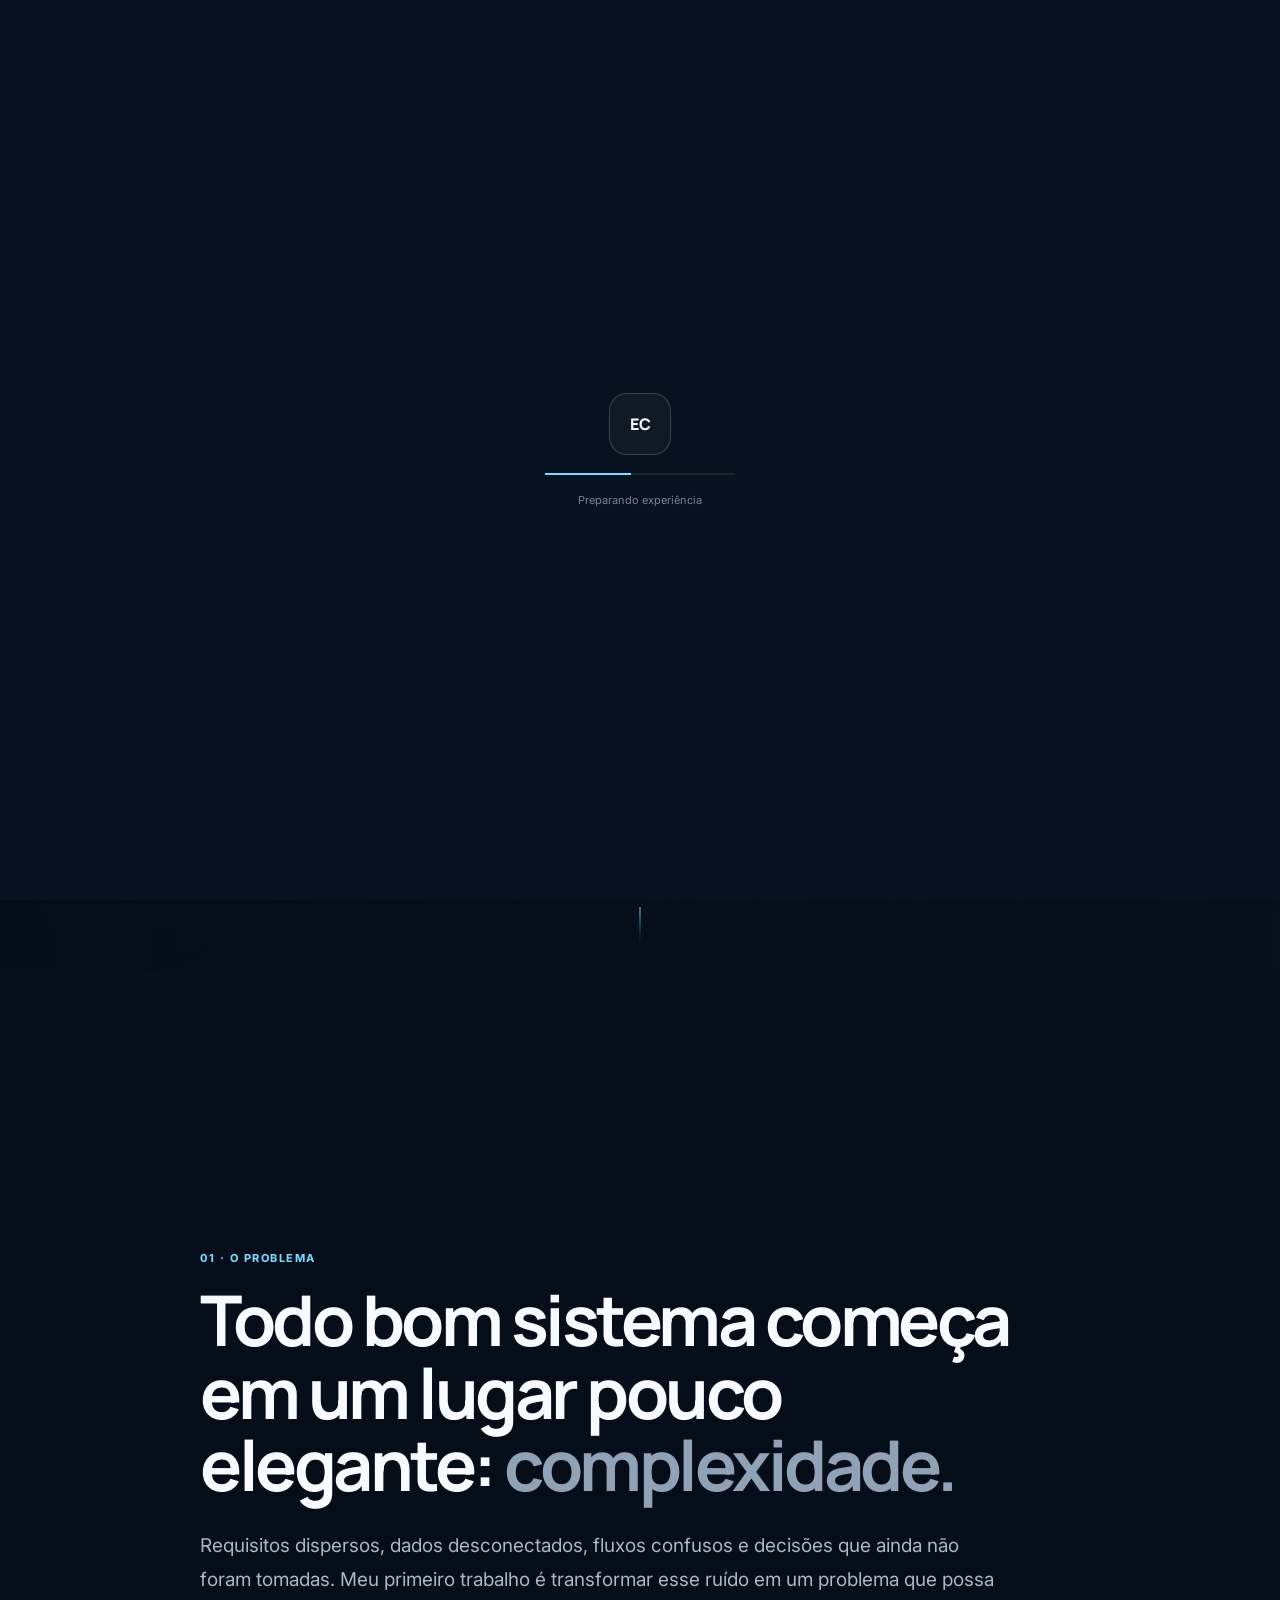
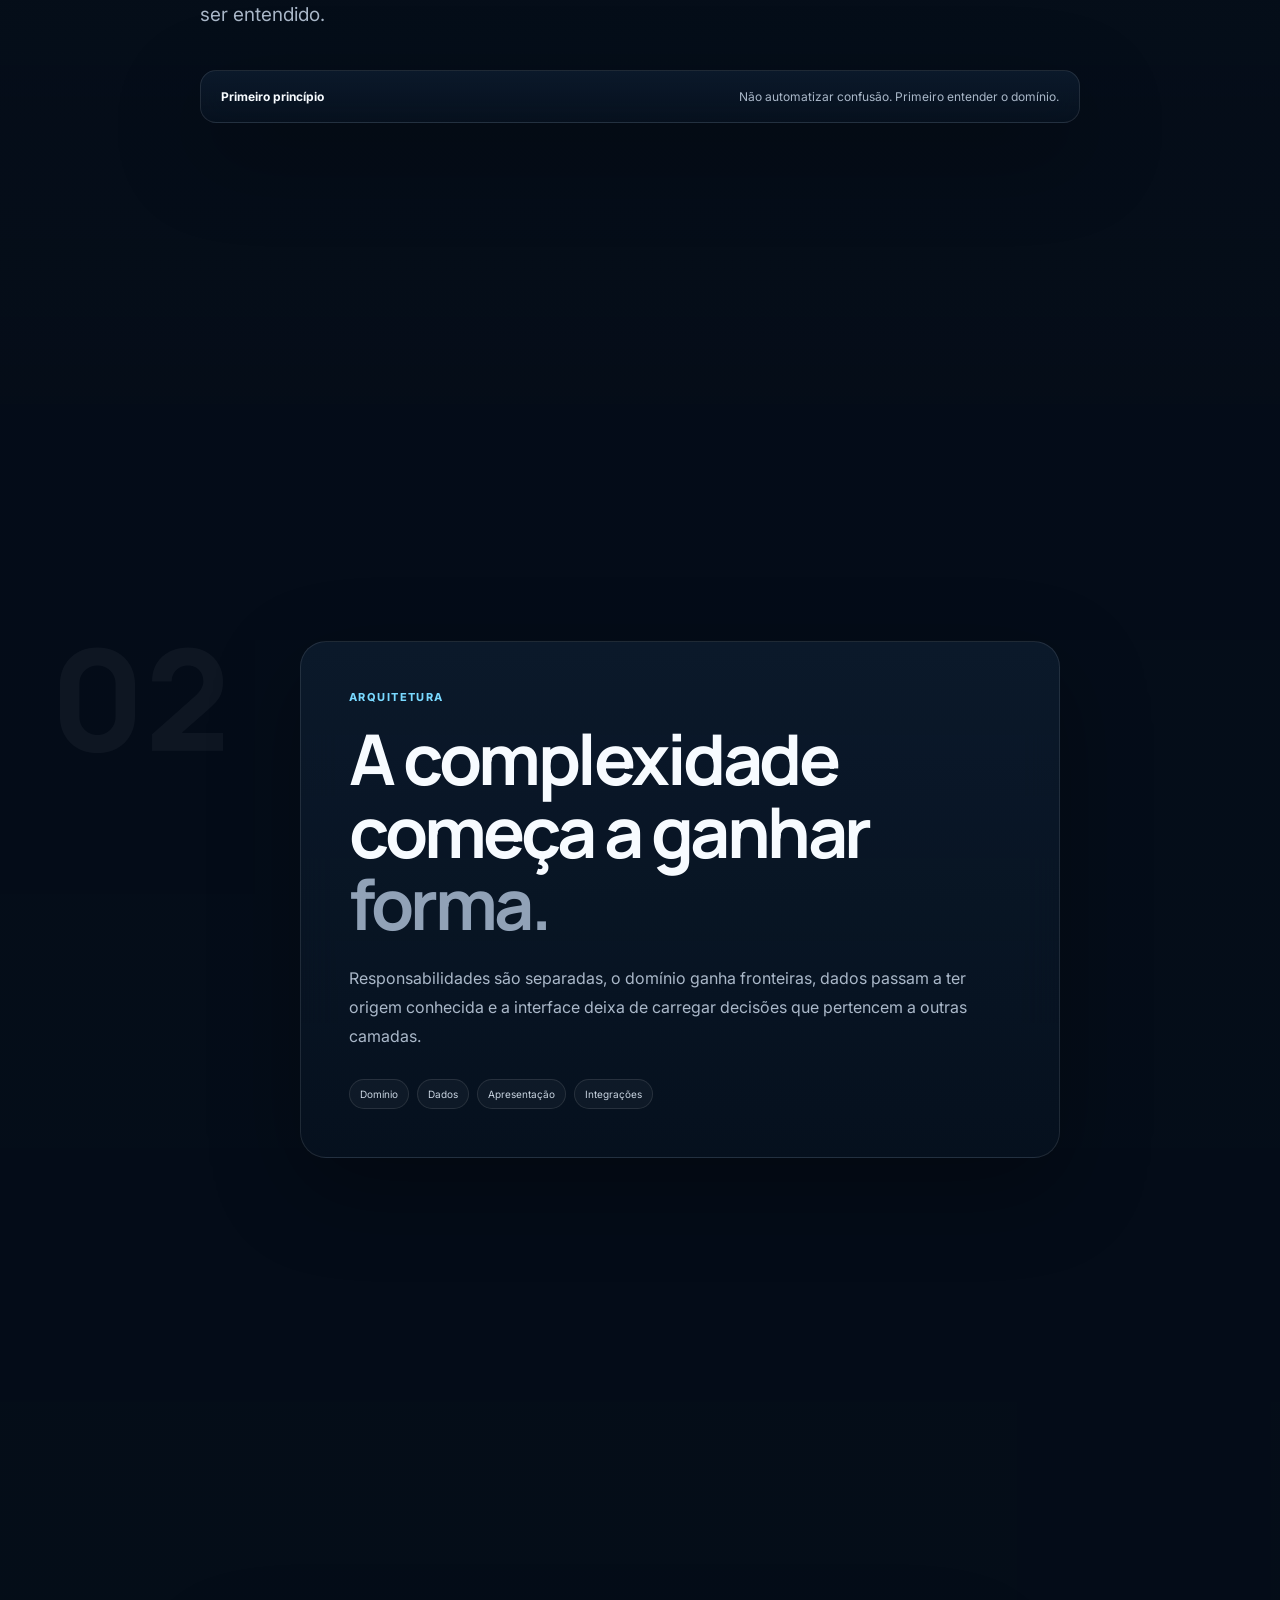
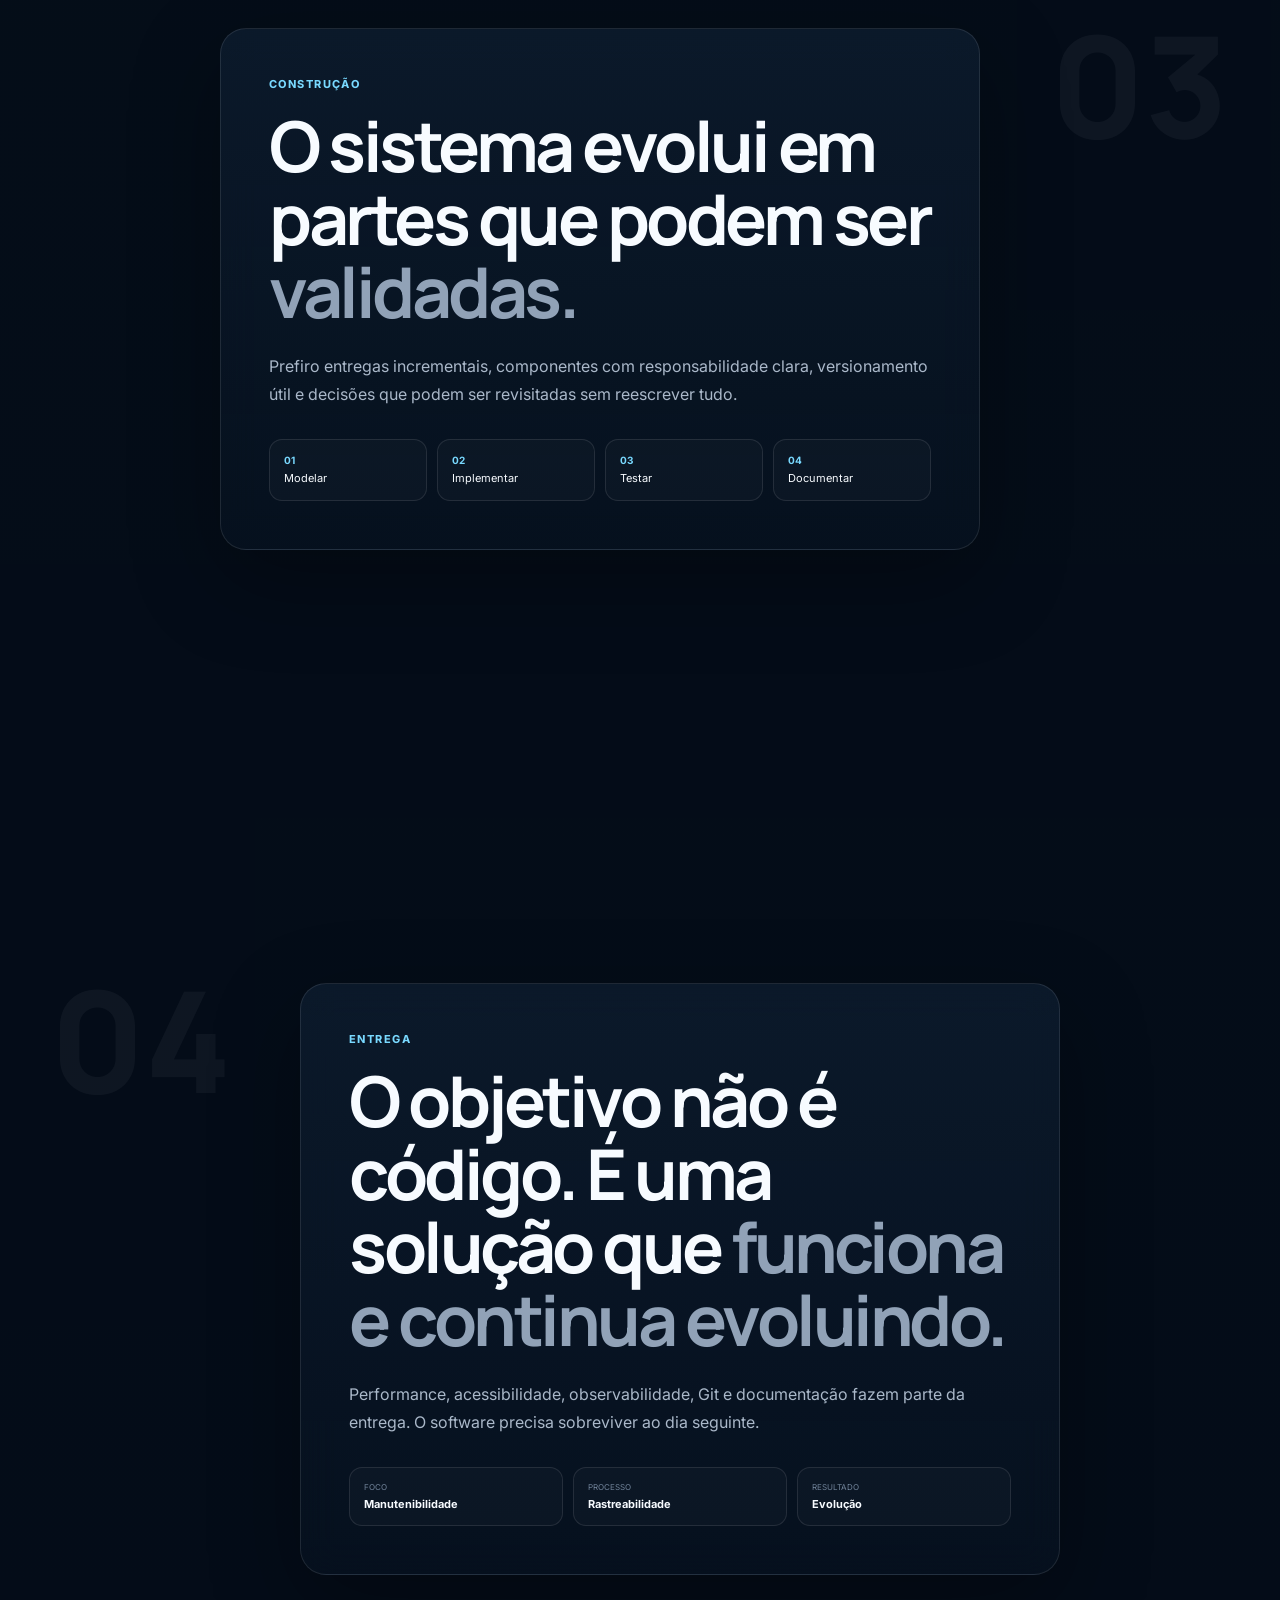
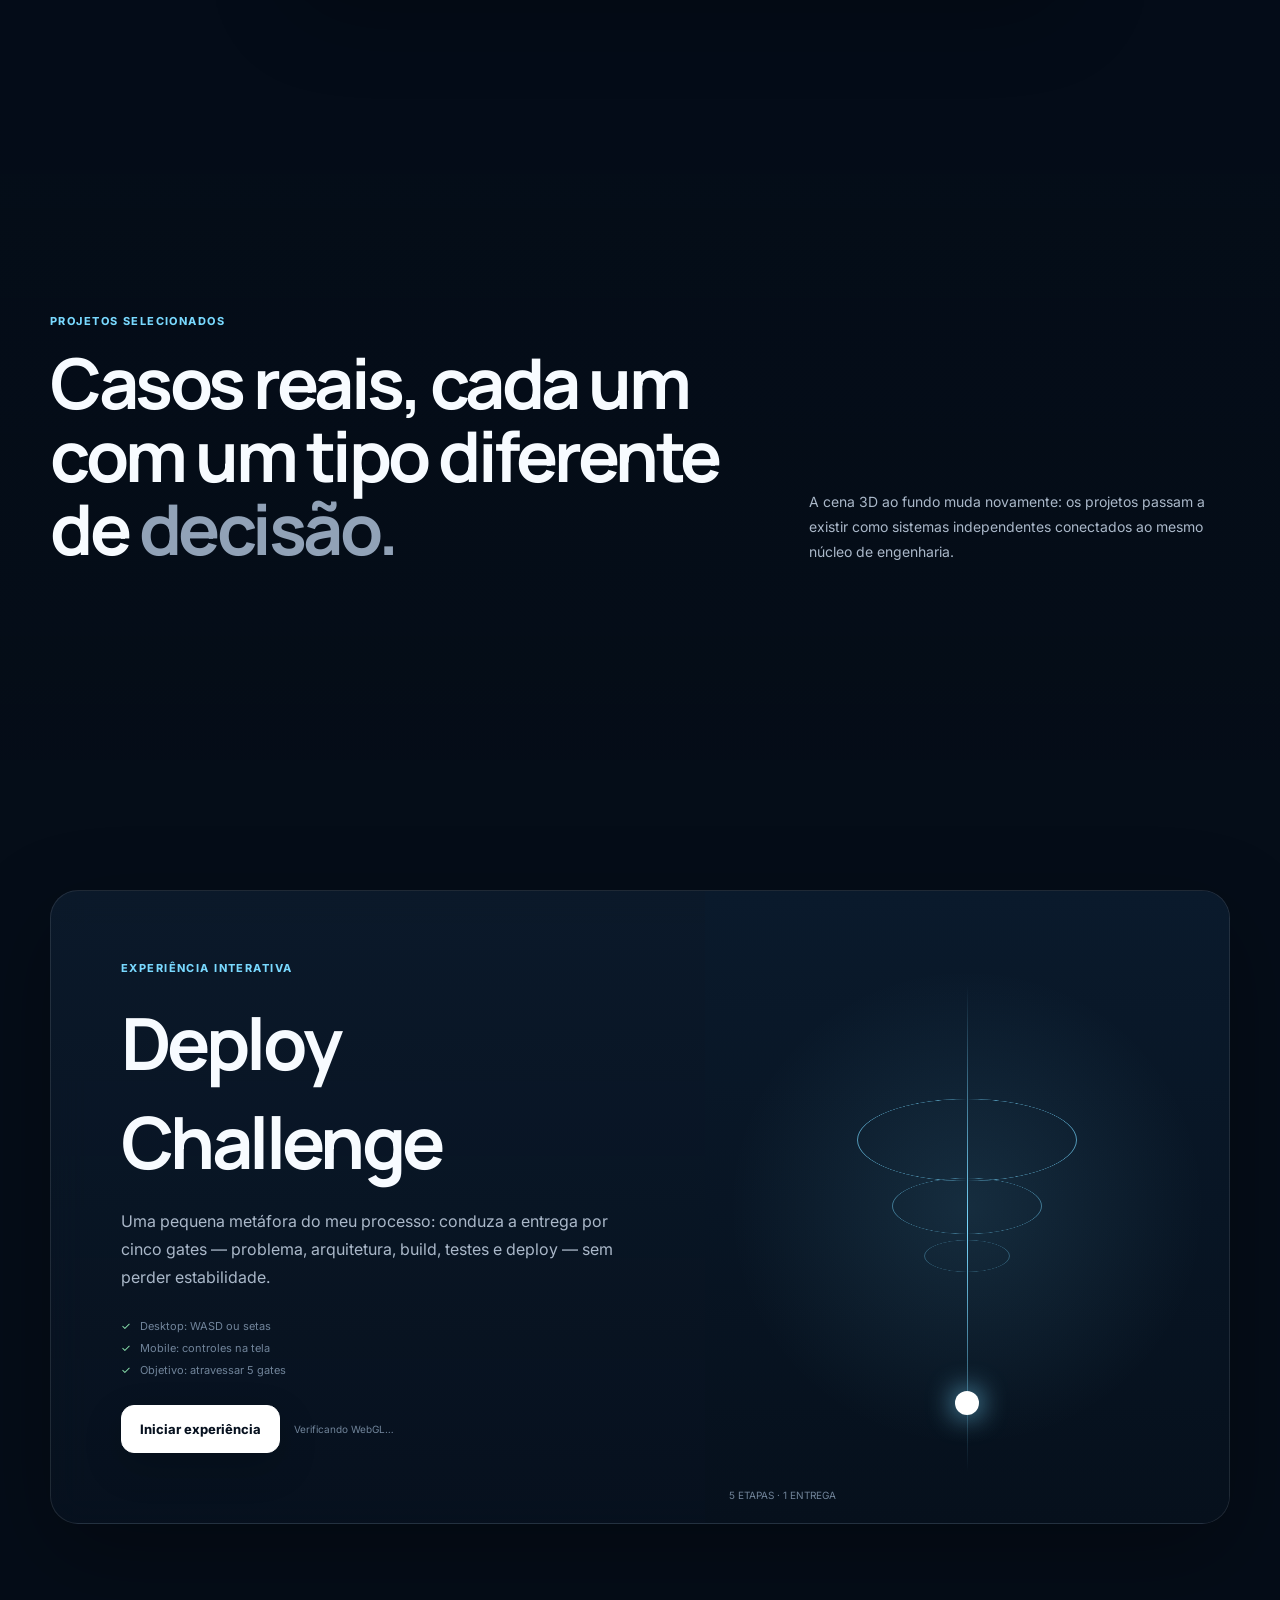
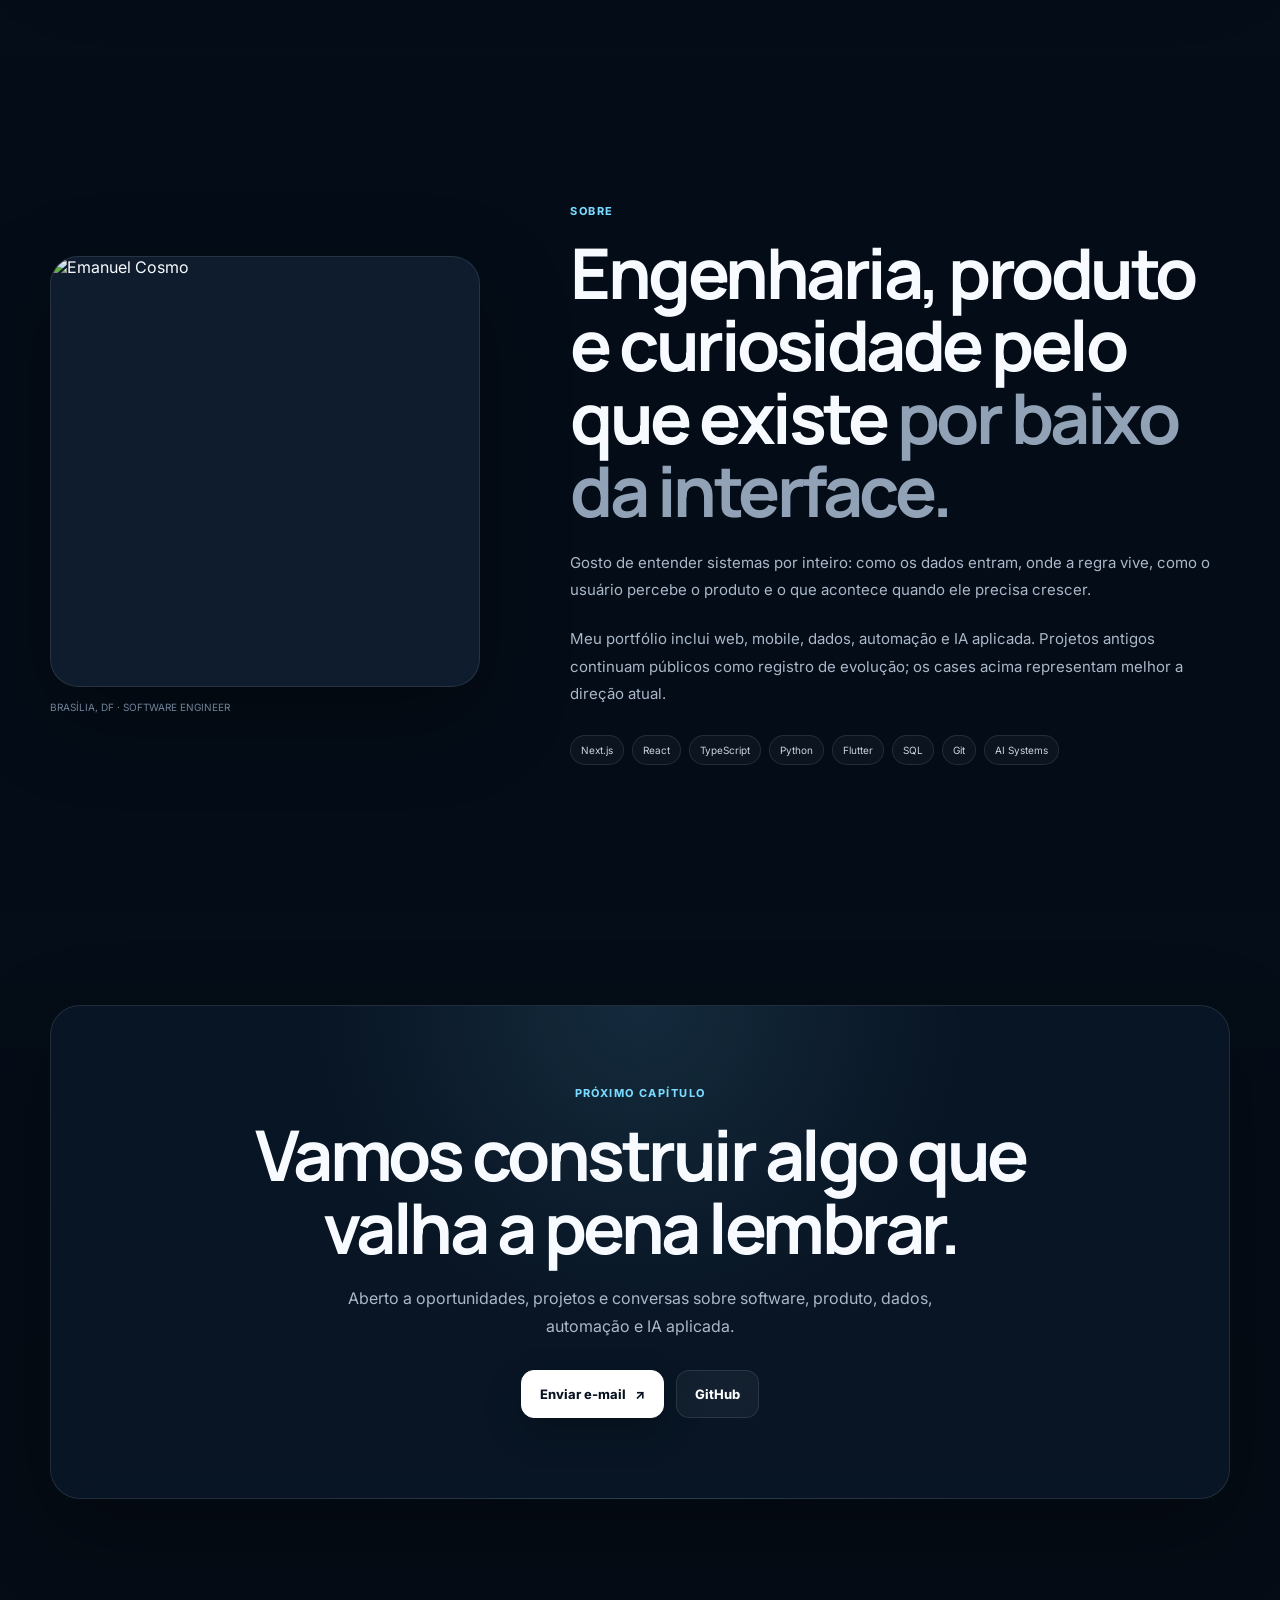
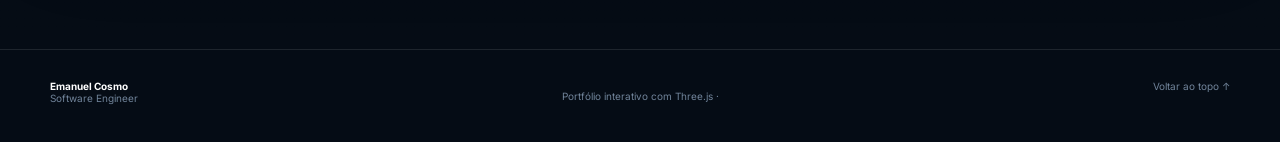
==== commit 5c203b16: "fix: add loading watchdog and 3D fallback" ====
--- a/docs/index.html
+++ b/docs/index.html
@@ -84,15 +84,11 @@
           <div class="status-pill"><span></span> Brasília, DF · Brasil</div>
           <p class="eyebrow">Software Engineering · Full Stack · Data · Automation</p>
           <h1>Transformo problemas complexos em <span>produtos claros.</span></h1>
-          <p class="hero-lead">
-            Projeto software pensando em negócio, arquitetura, experiência e evolução. Este portfólio conta essa história de dentro para fora.
-          </p>
-
+          <p class="hero-lead">Projeto software pensando em negócio, arquitetura, experiência e evolução. Este portfólio conta essa história de dentro para fora.</p>
           <div class="hero-actions">
             <a class="button button-primary" href="#historia">Explorar a jornada <span>↓</span></a>
             <a class="button button-secondary" href="https://github.com/c-o-s-m-o" target="_blank" rel="noreferrer">Ver GitHub <span>↗</span></a>
           </div>
-
           <div class="hero-metrics">
             <div><strong>Produto</strong><span>do requisito à entrega</span></div>
             <div><strong>Arquitetura</strong><span>decisões explícitas</span></div>
@@ -107,24 +103,15 @@
           <div class="mini-flow"><span>Problema</span><i></i><span>Arquitetura</span><i></i><span>Entrega</span></div>
         </div>
       </div>
-
-      <div class="scroll-cue">
-        <span>Role para entrar na história</span>
-        <i></i>
-      </div>
+      <div class="scroll-cue"><span>Role para entrar na história</span><i></i></div>
     </section>
 
     <section class="story-intro scene-section" id="historia" data-scene="problem">
       <div class="container narrow">
         <p class="eyebrow">01 · O problema</p>
         <h2>Todo bom sistema começa em um lugar pouco elegante: <span>complexidade.</span></h2>
-        <p class="story-lead">
-          Requisitos dispersos, dados desconectados, fluxos confusos e decisões que ainda não foram tomadas. Meu primeiro trabalho é transformar esse ruído em um problema que possa ser entendido.
-        </p>
-        <div class="story-note">
-          <strong>Primeiro princípio</strong>
-          <span>Não automatizar confusão. Primeiro entender o domínio.</span>
-        </div>
+        <p class="story-lead">Requisitos dispersos, dados desconectados, fluxos confusos e decisões que ainda não foram tomadas. Meu primeiro trabalho é transformar esse ruído em um problema que possa ser entendido.</p>
+        <div class="story-note"><strong>Primeiro princípio</strong><span>Não automatizar confusão. Primeiro entender o domínio.</span></div>
       </div>
     </section>
 
@@ -134,12 +121,8 @@
         <div class="chapter-copy">
           <p class="eyebrow">Arquitetura</p>
           <h2>A complexidade começa a ganhar <span>forma.</span></h2>
-          <p>
-            Responsabilidades são separadas, o domínio ganha fronteiras, dados passam a ter origem conhecida e a interface deixa de carregar decisões que pertencem a outras camadas.
-          </p>
-          <div class="chapter-points">
-            <span>Domínio</span><span>Dados</span><span>Apresentação</span><span>Integrações</span>
-          </div>
+          <p>Responsabilidades são separadas, o domínio ganha fronteiras, dados passam a ter origem conhecida e a interface deixa de carregar decisões que pertencem a outras camadas.</p>
+          <div class="chapter-points"><span>Domínio</span><span>Dados</span><span>Apresentação</span><span>Integrações</span></div>
         </div>
       </div>
     </section>
@@ -150,9 +133,7 @@
         <div class="chapter-copy">
           <p class="eyebrow">Construção</p>
           <h2>O sistema evolui em partes que podem ser <span>validadas.</span></h2>
-          <p>
-            Prefiro entregas incrementais, componentes com responsabilidade clara, versionamento útil e decisões que podem ser revisitadas sem reescrever tudo.
-          </p>
+          <p>Prefiro entregas incrementais, componentes com responsabilidade clara, versionamento útil e decisões que podem ser revisitadas sem reescrever tudo.</p>
           <div class="build-rail">
             <div><strong>01</strong><span>Modelar</span></div>
             <div><strong>02</strong><span>Implementar</span></div>
@@ -169,9 +150,7 @@
         <div class="chapter-copy">
           <p class="eyebrow">Entrega</p>
           <h2>O objetivo não é código. É uma solução que <span>funciona e continua evoluindo.</span></h2>
-          <p>
-            Performance, acessibilidade, observabilidade, Git e documentação fazem parte da entrega. O software precisa sobreviver ao dia seguinte.
-          </p>
+          <p>Performance, acessibilidade, observabilidade, Git e documentação fazem parte da entrega. O software precisa sobreviver ao dia seguinte.</p>
           <div class="delivery-stats">
             <div><small>FOCO</small><strong>Manutenibilidade</strong></div>
             <div><small>PROCESSO</small><strong>Rastreabilidade</strong></div>
@@ -184,15 +163,9 @@
     <section class="projects-section scene-section" id="projetos" data-scene="projects">
       <div class="container">
         <div class="section-heading">
-          <div>
-            <p class="eyebrow">Projetos selecionados</p>
-            <h2>Casos reais, cada um com um tipo diferente de <span>decisão.</span></h2>
-          </div>
-          <p>
-            A cena 3D ao fundo muda novamente: os projetos passam a existir como sistemas independentes conectados ao mesmo núcleo de engenharia.
-          </p>
-        </div>
-
+          <div><p class="eyebrow">Projetos selecionados</p><h2>Casos reais, cada um com um tipo diferente de <span>decisão.</span></h2></div>
+          <p>A cena 3D ao fundo muda novamente: os projetos passam a existir como sistemas independentes conectados ao mesmo núcleo de engenharia.</p>
+        </div>
         <div class="projects-grid" data-project-list></div>
       </div>
     </section>
@@ -203,26 +176,16 @@
           <div class="game-copy">
             <p class="eyebrow">Experiência interativa</p>
             <h2>Deploy Challenge</h2>
-            <p>
-              Uma pequena metáfora do meu processo: conduza a entrega por cinco gates — problema, arquitetura, build, testes e deploy — sem perder estabilidade.
-            </p>
-            <div class="game-rules">
-              <span>Desktop: WASD ou setas</span>
-              <span>Mobile: controles na tela</span>
-              <span>Objetivo: atravessar 5 gates</span>
+            <p>Uma pequena metáfora do meu processo: conduza a entrega por cinco gates — problema, arquitetura, build, testes e deploy — sem perder estabilidade.</p>
+            <div class="game-rules"><span>Desktop: WASD ou setas</span><span>Mobile: controles na tela</span><span>Objetivo: atravessar 5 gates</span></div>
+            <div class="game-actions">
+              <button class="button button-primary" type="button" data-game-start disabled aria-disabled="true">Iniciar experiência</button>
+              <span class="game-availability" data-game-availability>Verificando WebGL…</span>
             </div>
-            <div class="game-actions">
-              <button class="button button-primary" type="button" data-game-start>Iniciar experiência</button>
-              <span class="game-availability" data-game-availability>WebGL pronto</span>
-            </div>
-          </div>
-
+          </div>
           <div class="game-preview">
-            <div class="game-preview-line"></div>
-            <div class="game-preview-orb"></div>
-            <div class="game-preview-ring ring-one"></div>
-            <div class="game-preview-ring ring-two"></div>
-            <div class="game-preview-ring ring-three"></div>
+            <div class="game-preview-line"></div><div class="game-preview-orb"></div>
+            <div class="game-preview-ring ring-one"></div><div class="game-preview-ring ring-two"></div><div class="game-preview-ring ring-three"></div>
             <span>5 etapas · 1 entrega</span>
           </div>
         </div>
@@ -232,25 +195,15 @@
     <section class="about-section scene-section" id="sobre" data-scene="about">
       <div class="container about-grid">
         <div class="about-image">
-          <div class="portrait-shell">
-            <img src="https://avatars.githubusercontent.com/u/66525527?v=4" alt="Emanuel Cosmo" width="520" height="520" loading="lazy" />
-          </div>
+          <div class="portrait-shell"><img src="https://avatars.githubusercontent.com/u/66525527?v=4" alt="Emanuel Cosmo" width="520" height="520" loading="lazy" /></div>
           <span>Brasília, DF · Software Engineer</span>
         </div>
-
         <div class="about-copy">
           <p class="eyebrow">Sobre</p>
           <h2>Engenharia, produto e curiosidade pelo que existe <span>por baixo da interface.</span></h2>
-          <p>
-            Gosto de entender sistemas por inteiro: como os dados entram, onde a regra vive, como o usuário percebe o produto e o que acontece quando ele precisa crescer.
-          </p>
-          <p>
-            Meu portfólio inclui web, mobile, dados, automação e IA aplicada. Projetos antigos continuam públicos como registro de evolução; os cases acima representam melhor a direção atual.
-          </p>
-
-          <div class="about-tags">
-            <span>Next.js</span><span>React</span><span>TypeScript</span><span>Python</span><span>Flutter</span><span>SQL</span><span>Git</span><span>AI Systems</span>
-          </div>
+          <p>Gosto de entender sistemas por inteiro: como os dados entram, onde a regra vive, como o usuário percebe o produto e o que acontece quando ele precisa crescer.</p>
+          <p>Meu portfólio inclui web, mobile, dados, automação e IA aplicada. Projetos antigos continuam públicos como registro de evolução; os cases acima representam melhor a direção atual.</p>
+          <div class="about-tags"><span>Next.js</span><span>React</span><span>TypeScript</span><span>Python</span><span>Flutter</span><span>SQL</span><span>Git</span><span>AI Systems</span></div>
         </div>
       </div>
     </section>
@@ -290,32 +243,32 @@
       </div>
       <button class="game-exit" type="button" data-game-exit>Sair</button>
     </div>
-
-    <div class="game-message" data-game-message>
-      <span>Use WASD, setas ou os controles da tela</span>
-    </div>
-
+    <div class="game-message" data-game-message><span>Use WASD, setas ou os controles da tela</span></div>
     <div class="touch-controls" aria-label="Controles do jogo">
-      <button type="button" data-control="up">↑</button>
-      <button type="button" data-control="left">←</button>
-      <button type="button" data-control="down">↓</button>
-      <button type="button" data-control="right">→</button>
-    </div>
-
+      <button type="button" data-control="up">↑</button><button type="button" data-control="left">←</button><button type="button" data-control="down">↓</button><button type="button" data-control="right">→</button>
+    </div>
     <div class="game-result" data-game-result aria-hidden="true">
       <div class="game-result-card">
-        <span class="result-icon">✓</span>
-        <p class="eyebrow">Deploy concluído</p>
-        <h3>Entrega atravessou todas as etapas.</h3>
+        <span class="result-icon">✓</span><p class="eyebrow">Deploy concluído</p><h3>Entrega atravessou todas as etapas.</h3>
         <p data-game-result-copy>Arquitetura clara, validação e estabilidade fizeram a diferença.</p>
-        <div>
-          <button class="button button-primary" type="button" data-game-restart>Jogar novamente</button>
-          <button class="button button-secondary" type="button" data-game-finish>Voltar ao portfólio</button>
-        </div>
+        <div><button class="button button-primary" type="button" data-game-restart>Jogar novamente</button><button class="button button-secondary" type="button" data-game-finish>Voltar ao portfólio</button></div>
       </div>
     </div>
   </div>
 
+  <script>
+    window.setTimeout(function () {
+      if (!window.__portfolio3DReady) {
+        document.documentElement.classList.add('webgl-fallback');
+        var loader = document.querySelector('[data-loader]');
+        if (loader) loader.classList.add('hidden');
+        var status = document.querySelector('[data-game-availability]');
+        if (status) status.textContent = 'Conteúdo disponível · experiência 3D não carregada';
+        var start = document.querySelector('[data-game-start]');
+        if (start) { start.disabled = true; start.setAttribute('aria-disabled', 'true'); }
+      }
+    }, 5000);
+  </script>
   <script type="module" src="app.js"></script>
 </body>
 </html>
